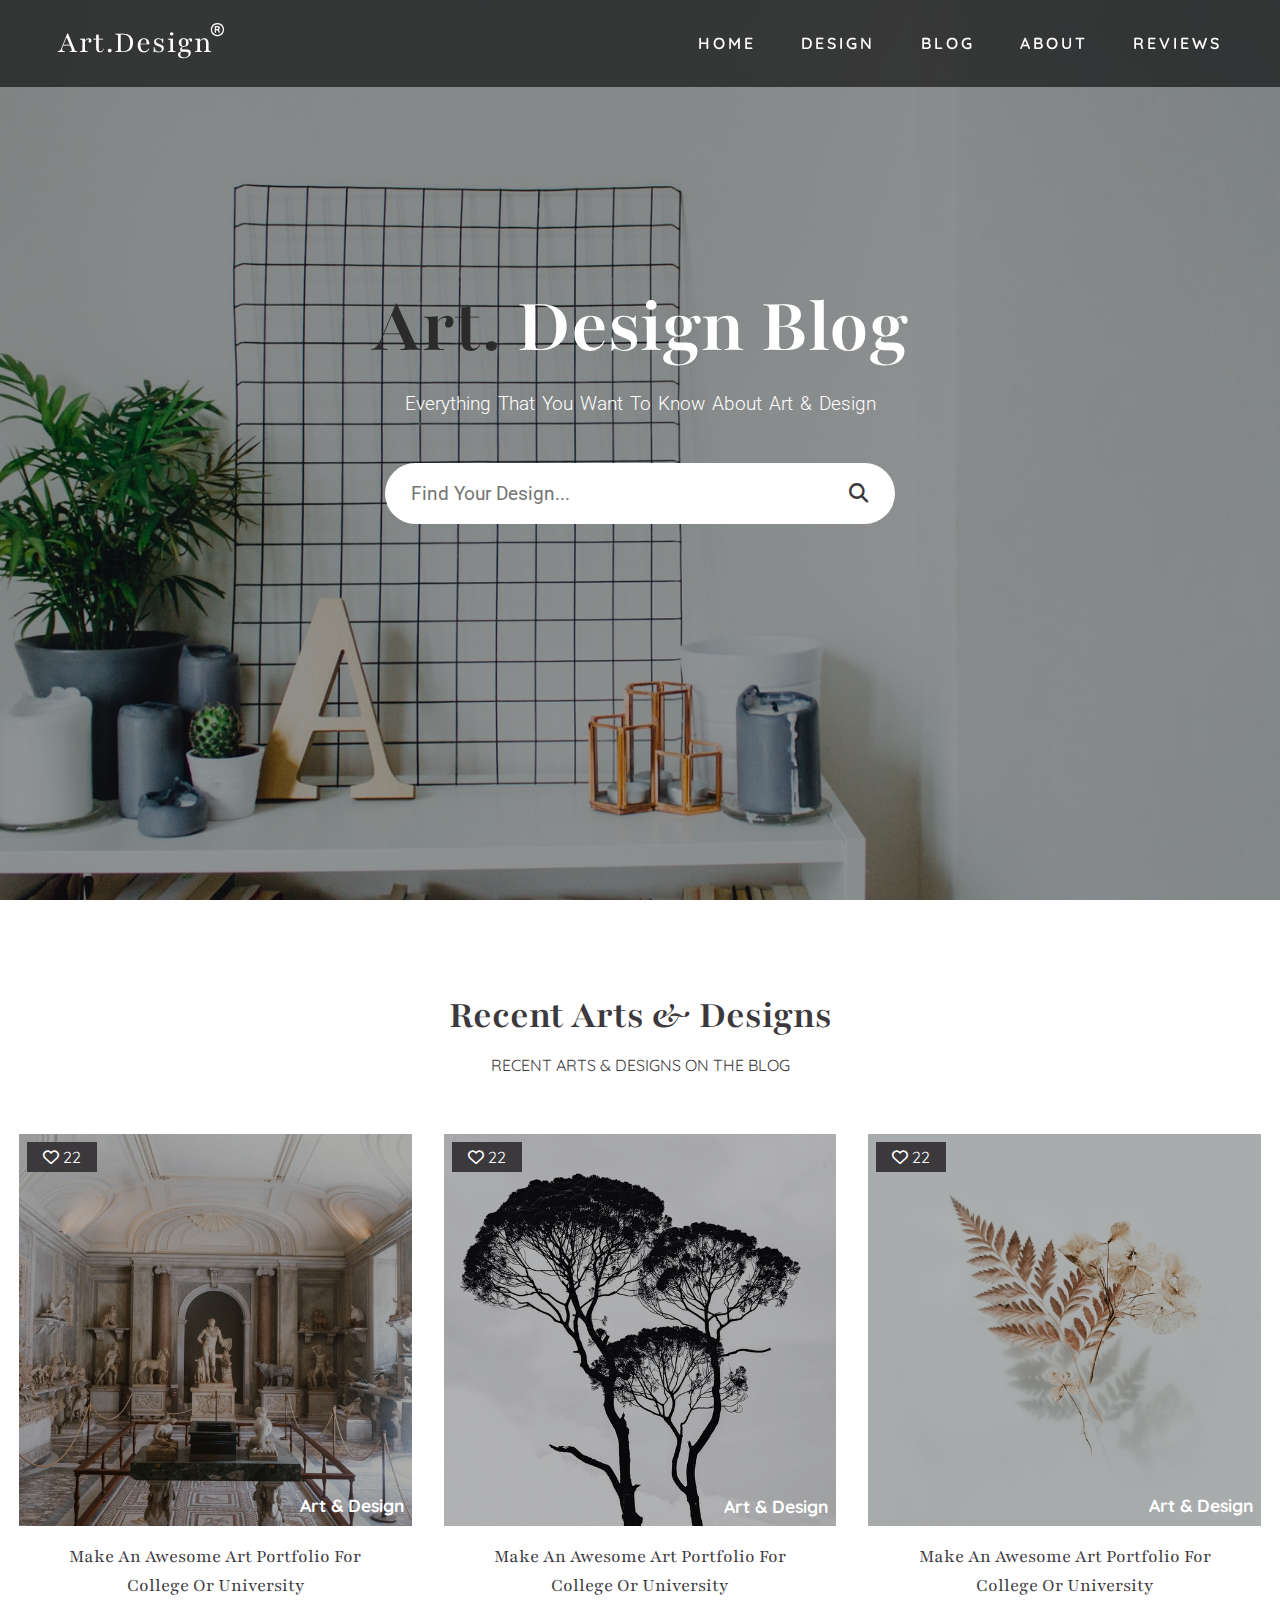
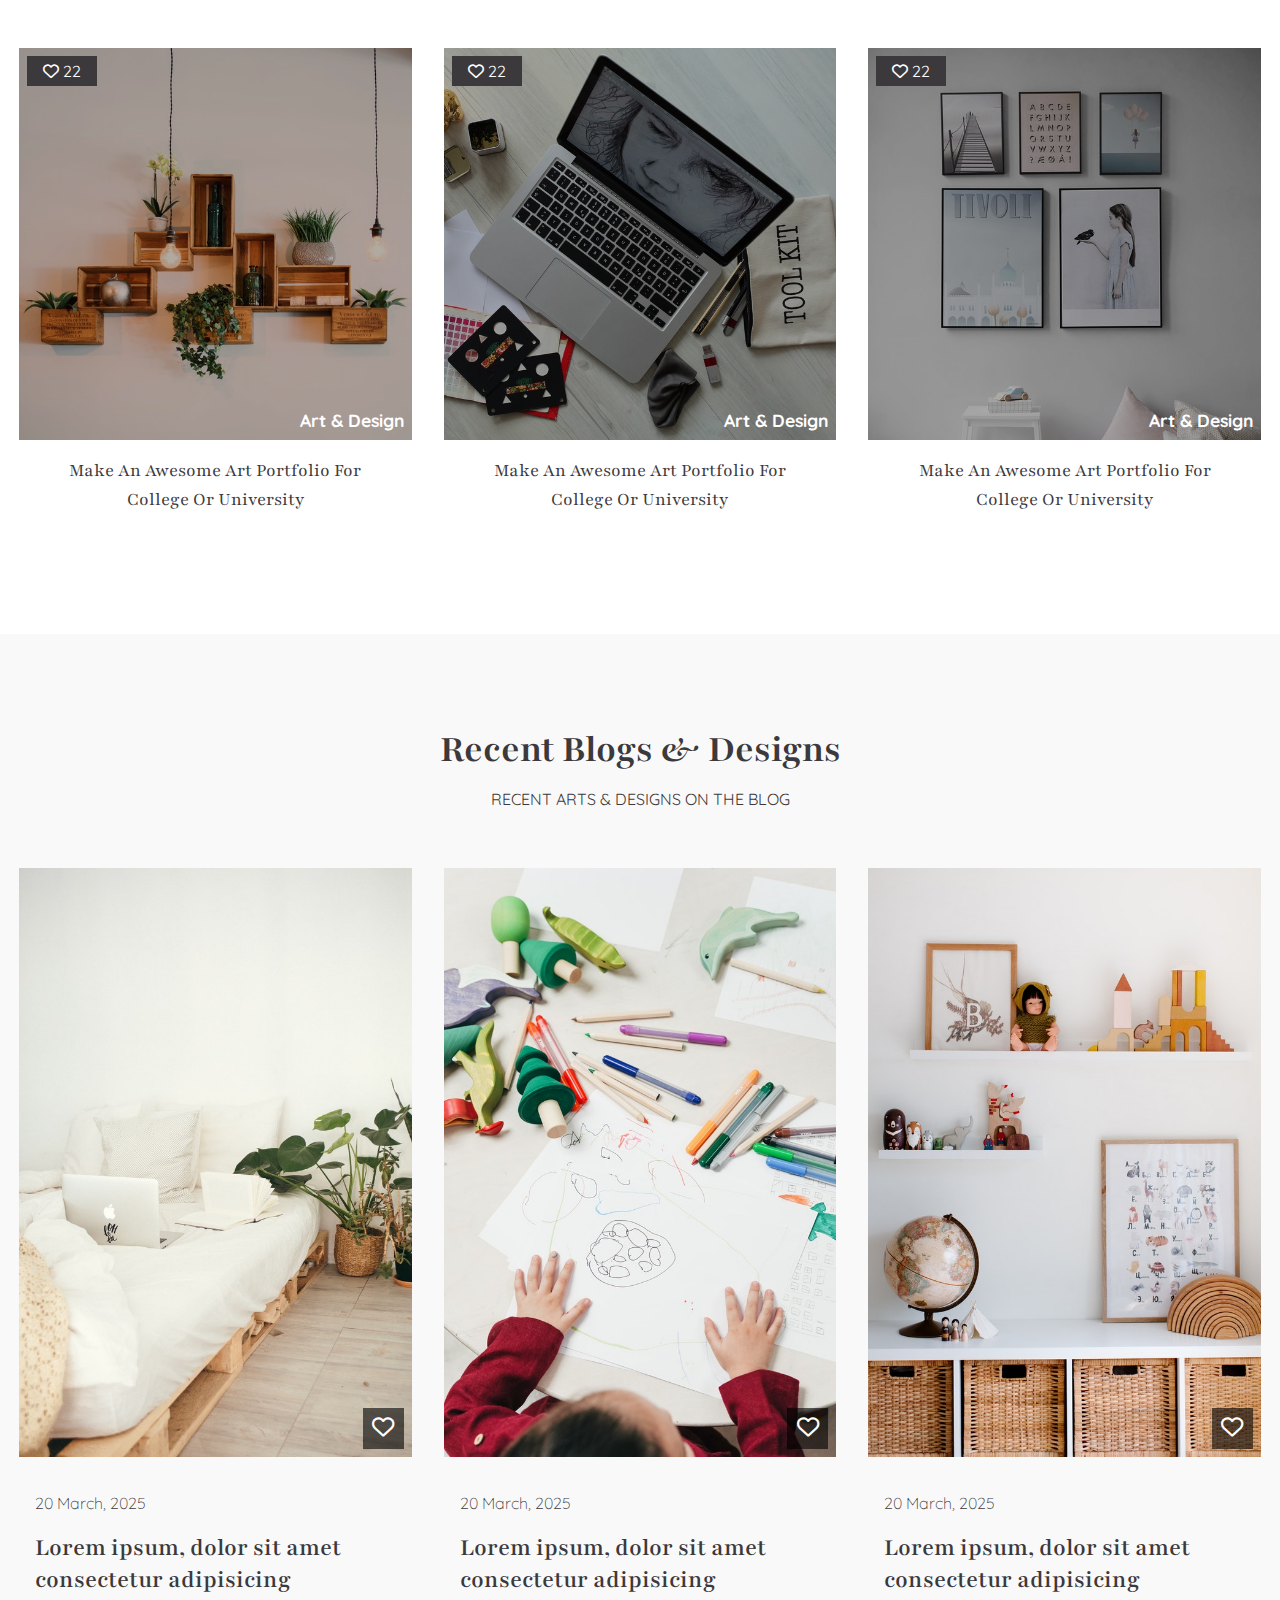
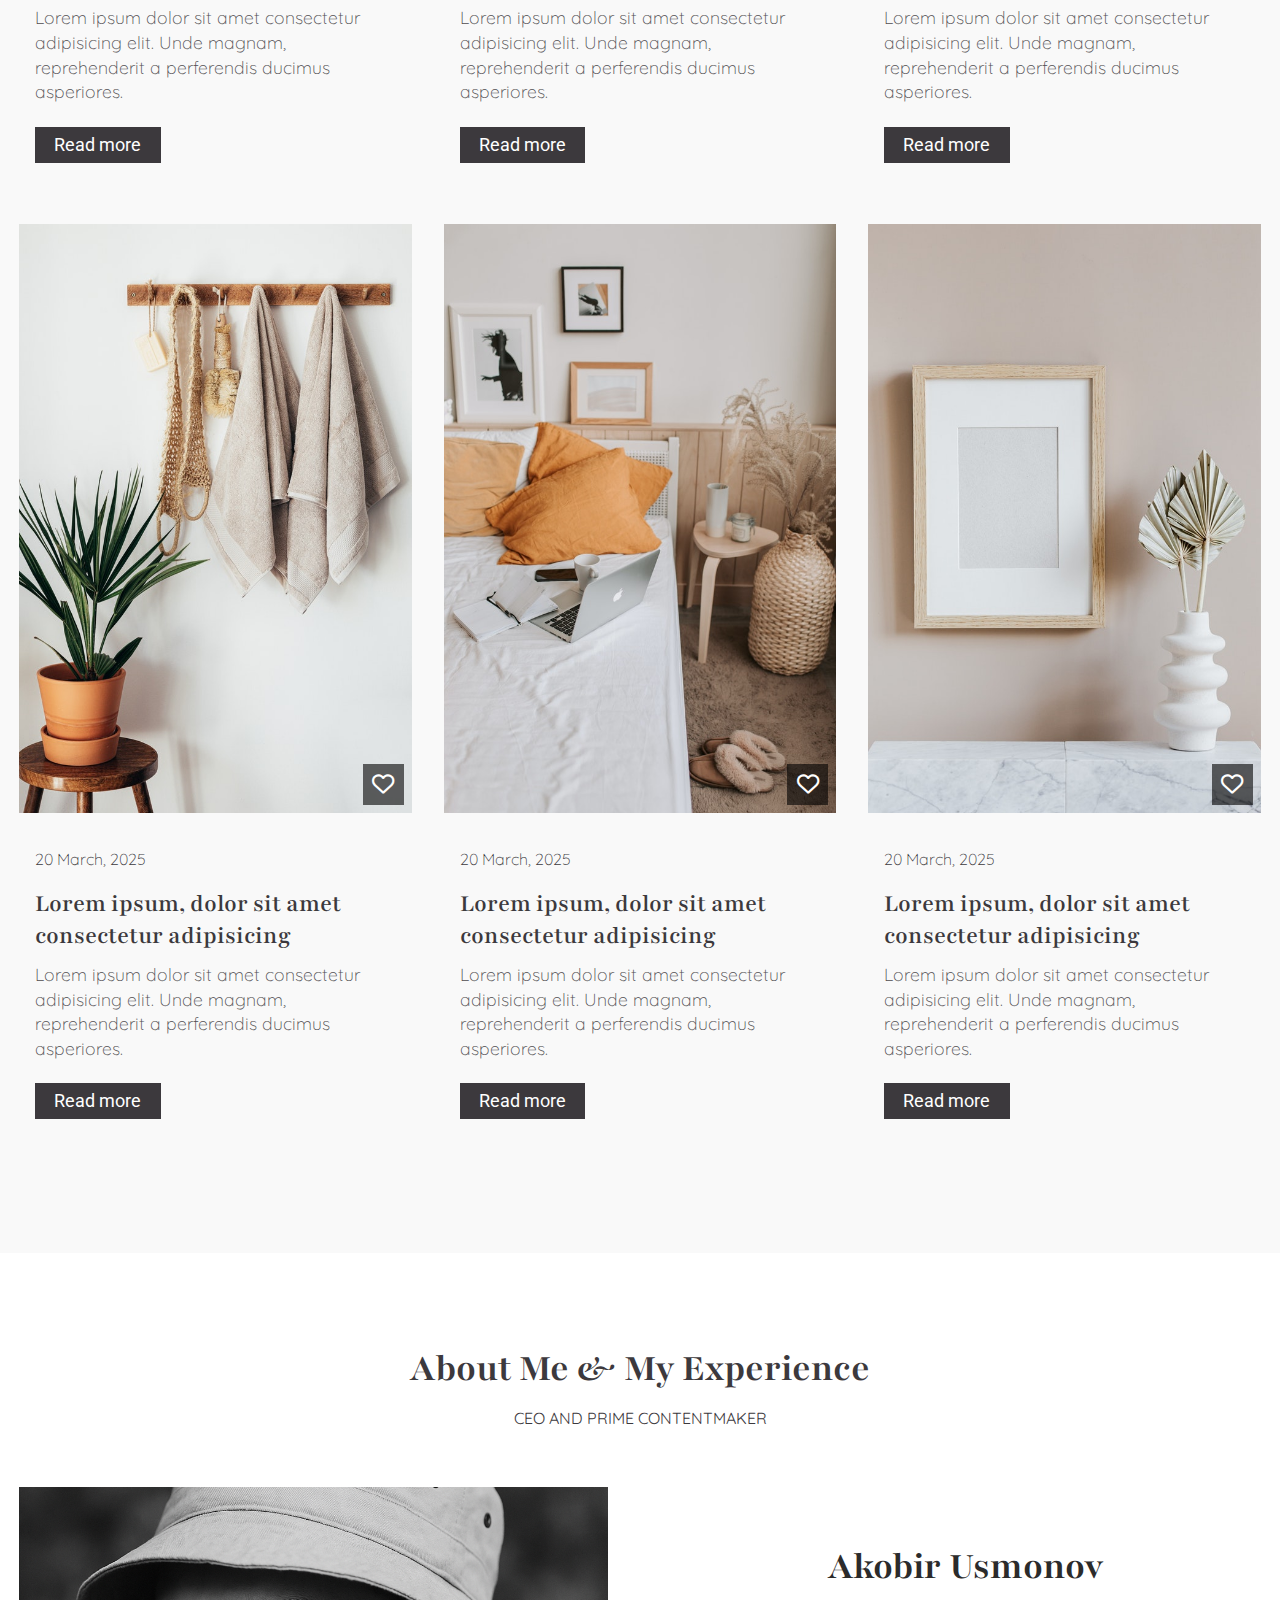
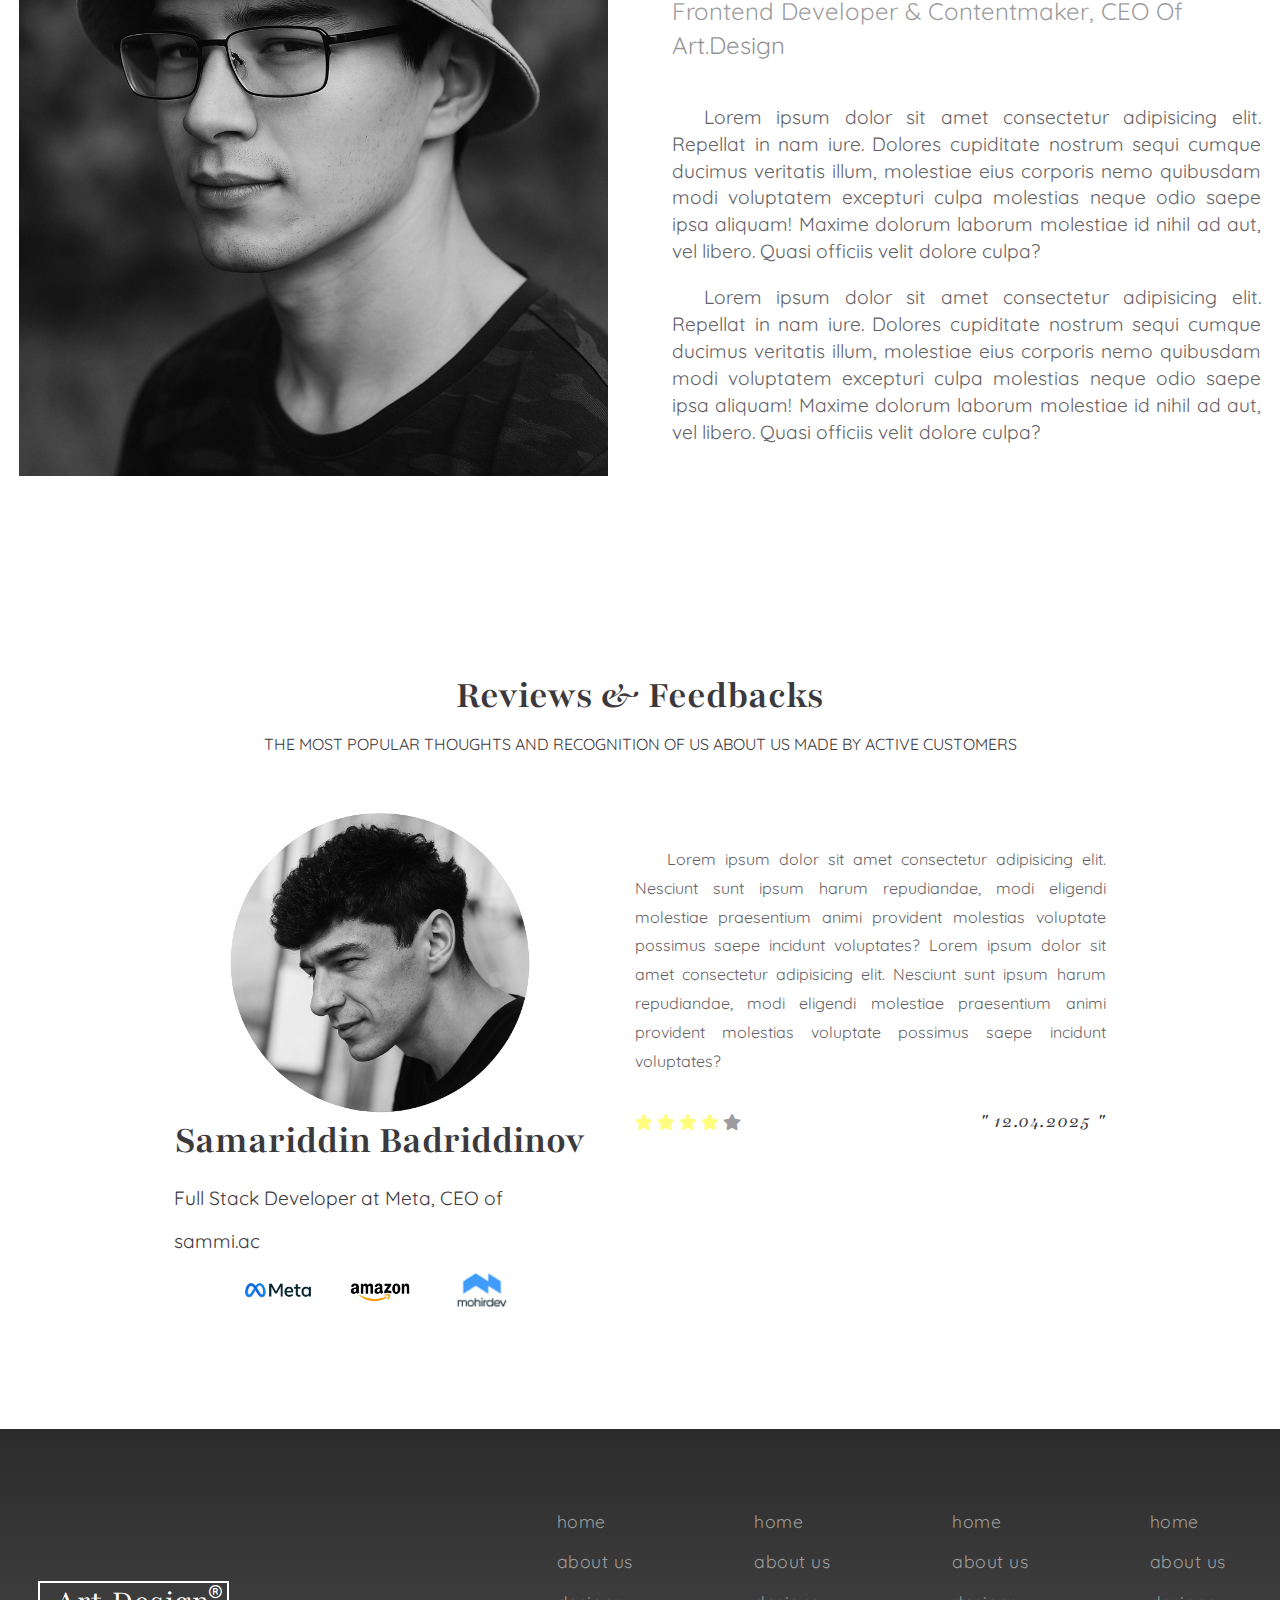
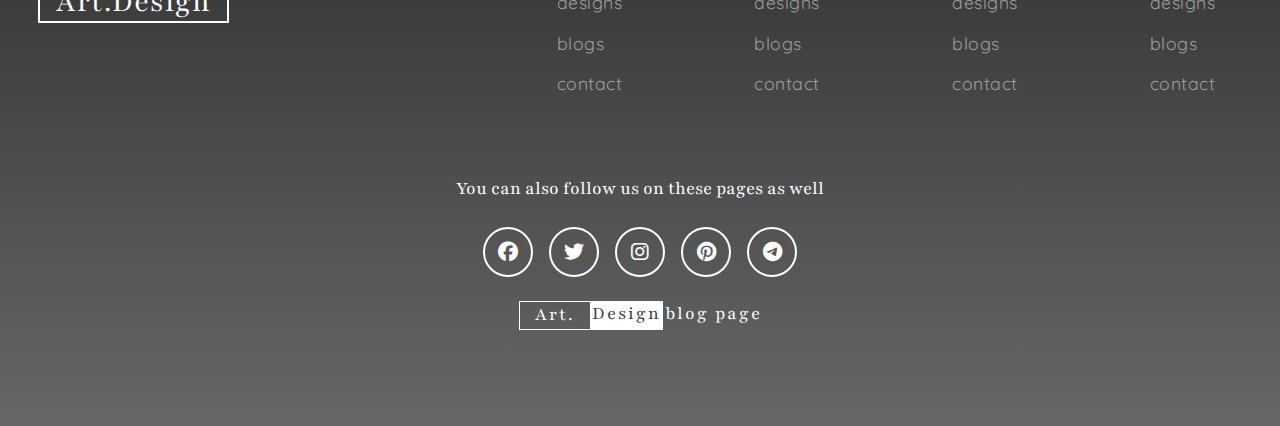
==== project4/index.html @ d0d85c8d "This is Art.Design portfolio template. It has html, cssa and js" ====
<!DOCTYPE html>
<html lang="zxx">
    <head>
        <meta charset="UTF-8">
        <meta name="viewport" content="width=device-width, initial-scale=1.0">
        <title>Art.Design</title>
        <link rel="icon" type="images/png" href="./images/favicon.png">

        <!-- Fonts links -->
        <link rel="preconnect" href="https://fonts.googleapis.com">
        <link rel="preconnect" href="https://fonts.gstatic.com" crossorigin>
        <link href="https://fonts.googleapis.com/css2?family=Playfair:ital,opsz,wght@0,5..1200,300..900;1,5..1200,300..900&family=Quicksand:wght@300..700&family=Roboto:ital,wght@0,100..900;1,100..900&display=swap" rel="stylesheet">

        <!-- Fontawesome icon link -->
        <link rel="stylesheet" href="https://cdnjs.cloudflare.com/ajax/libs/font-awesome/6.7.2/css/all.min.css" integrity="sha512-Evv84Mr4kqVGRNSgIGL/F/aIDqQb7xQ2vcrdIwxfjThSH8CSR7PBEakCr51Ck+w+/U6swU2Im1vVX0SVk9ABhg==" crossorigin="anonymous" referrerpolicy="no-referrer">
        <!-- CSS links -->
        <link rel="stylesheet" href="./css/main.css">
        <link rel="stylesheet" href="./css/global.css">
    </head>
    <body>
        
        <!-- Header section -->
            <header id="header" class="headerSection">
                <!-- Navigation menu -->
                    <nav id="navbar" class="navbar">
                        <div class="container">
                            <div class="navigationMenu">
                                <div class="navigationMenuLogo">
                                    <a href="#">Art.Design
                                        <i class="fa-regular fa-registered"></i>
                                    </a>
                                </div>
                                <div class="navigationMenuNavbar">
                                    <ul class="navbarItems">
                                        <li class="navbarItem">
                                            <a href="#header">home</a>
                                        </li>
                                        <li class="navbarItem">
                                            <a href="#design">design</a>
                                        </li>
                                        <li class="navbarItem">
                                            <a href="#blog">blog</a>
                                        </li>
                                        <li class="navbarItem">
                                            <a href="#about">about</a>
                                        </li>
                                        <li class="navbarItem">
                                            <a href="#reviews">reviews</a>
                                        </li>
                                    </ul>
                                </div>
                            </div>
                        </div>
                    </nav>
                <!-- /Navigation menu -->

                <!-- Banner -->
                    <div id="banner" class="banner">
                        <div class="container">
                            <div class="bannerInfo">
                                <h1 class="bannerTitle">
                                    <span>Art.</span> Design Blog
                                </h1>
                                <p class="bannerText">
                                    Everything that you want to know about art & design
                                </p>
                            </div>
                            <div class="bannerForm">
                                <form action="https://echo.htmlacademy.ru" method="GET">
                                    <input class="formInputSearch" type="search" id="formInput" name="Food" placeholder="find your design..." required>
                                    <button class="formBtnSearch">
                                        <i class="fas fa-search"></i>
                                    </button>
                                </form>
                            </div>
                            <button id="scrollToTopBtn" title="Go to top">
                                <i class="fa-solid fa-up-long"></i>
                            </button>
                        </div>
                    </div>
                <!-- /Banner -->

            </header>
        <!-- /Header section -->
        
        <!-- Design section -->
            <section id="design" class="designSection">
                <div class="container">
                    <div class="sectionInfo">
                        <h2 class="sectionTitle">
                            Recent arts & designs
                        </h2>
                        <p class="sectionSubtitle">
                            Recent arts & designs on the blog
                        </p>
                    </div>
                    <div class="designSectionContent">
                        <div class="designSectionCards">
                            <div class="designSectionCard">
                                <div class="designSectionCardImage">
                                    <img src="./images/art-design-1.jpg" alt="Design section card image">
                                    <span class="cardLikes">
                                        <i class="far fa-heart"></i>
                                        22
                                    </span>
                                    <span class="cardSubtitle"> 
                                        Art & design
                                    </span>
                                </div>
                                <div class="designSectionCardInfo">
                                    <a href="#">
                                        Make an awesome art portfolio for college or university
                                    </a>
                                </div>
                            </div>
                            <div class="designSectionCard">
                                <div class="designSectionCardImage">
                                    <img src="./images/art-design-2.jpg" alt="Design section card image">
                                    <span class="cardLikes">
                                        <i class="far fa-heart"></i>
                                        22
                                    </span>
                                    <span class="cardSubtitle"> 
                                        Art & design
                                    </span>
                                </div>
                                <div class="designSectionCardInfo">
                                    <a href="#">
                                        Make an awesome art portfolio for college or university
                                    </a>
                                </div>
                            </div>
                            <div class="designSectionCard">
                                <div class="designSectionCardImage">
                                    <img src="./images/art-design-3.jpg" alt="Design section card image">
                                    <span class="cardLikes">
                                        <i class="far fa-heart"></i>
                                        22
                                    </span>
                                    <span class="cardSubtitle"> 
                                        Art & design
                                    </span>
                                </div>
                                <div class="designSectionCardInfo">
                                    <a href="#">
                                        Make an awesome art portfolio for college or university
                                    </a>
                                </div>
                            </div>
                            <div class="designSectionCard">
                                <div class="designSectionCardImage">
                                    <img src="./images/art-design-4.jpg" alt="Design section card image">
                                    <span class="cardLikes">
                                        <i class="far fa-heart"></i>
                                        22
                                    </span>
                                    <span class="cardSubtitle"> 
                                        Art & design
                                    </span>
                                </div>
                                <div class="designSectionCardInfo">
                                    <a href="#">
                                        Make an awesome art portfolio for college or university
                                    </a>
                                </div>
                            </div>
                            <div class="designSectionCard">
                                <div class="designSectionCardImage">
                                    <img src="./images/art-design-5.jpg" alt="Design section card image">
                                    <span class="cardLikes">
                                        <i class="far fa-heart"></i>
                                        22
                                    </span>
                                    <span class="cardSubtitle"> 
                                        Art & design
                                    </span>
                                </div>
                                <div class="designSectionCardInfo">
                                    <a href="#">
                                        Make an awesome art portfolio for college or university
                                    </a>
                                </div>
                            </div>
                            <div class="designSectionCard">
                                <div class="designSectionCardImage">
                                    <img src="./images/art-design-6.jpg" alt="Design section card image">
                                    <span class="cardLikes">
                                        <i class="far fa-heart"></i>
                                        22
                                    </span>
                                    <span class="cardSubtitle"> 
                                        Art & design
                                    </span>
                                </div>
                                <div class="designSectionCardInfo">
                                    <a href="#">
                                        Make an awesome art portfolio for college or university
                                    </a>
                                </div>
                            </div>
                        </div>
                    </div>
                </div>
            </section>
        <!-- /Design section -->

        <!-- Blog section -->
            <section id="blog" class="blogSection">
                <div class="container">
                    <div class="sectionInfo">
                        <h2 class="sectionTitle">
                            Recent blogs & designs
                        </h2>
                        <p class="sectionSubtitle">
                            Recent arts & designs on the blog
                        </p>
                    </div>
                    <div class="blogSectionContent">
                        <div class="blogSectionCards">
                            <div class="blogSectionCard">
                                <div class="blogSectionCardImage">
                                    <a href="#">
                                        <img src="./images/blog-p-1.jpg" alt="Blog section card image">
                                    </a>
                                    <span class="blogLike">
                                        <i class="far fa-heart"></i>
                                    </span>
                                </div>
                                <div class="blogSectionCardInfo">
                                    <span>20 March, 2025</span>
                                    <h3 class="blogCardTitle">
                                        Lorem ipsum, dolor sit amet consectetur adipisicing
                                    </h3>
                                    <p class="blogCardInfo">
                                        Lorem ipsum dolor sit amet consectetur adipisicing elit. Unde magnam, reprehenderit a perferendis ducimus asperiores.
                                    </p>
                                    <a class="blogCardBtn" href="#">
                                        Read more
                                    </a>
                                </div>
                            </div>
                            <div class="blogSectionCard">
                                <div class="blogSectionCardImage">
                                    <a href="#">
                                        <img src="./images/blog-p-2.jpg" alt="Blog section card image">
                                    </a>
                                    <span class="blogLike">
                                        <i class="far fa-heart"></i>
                                    </span>
                                </div>
                                <div class="blogSectionCardInfo">
                                    <span>20 March, 2025</span>
                                    <h3 class="blogCardTitle">
                                        Lorem ipsum, dolor sit amet consectetur adipisicing
                                    </h3>
                                    <p class="blogCardInfo">
                                        Lorem ipsum dolor sit amet consectetur adipisicing elit. Unde magnam, reprehenderit a perferendis ducimus asperiores.
                                    </p>
                                    <a class="blogCardBtn" href="#">
                                        Read more
                                    </a>
                                </div>
                            </div>
                            <div class="blogSectionCard">
                                <div class="blogSectionCardImage">
                                    <a href="#">
                                        <img src="./images/blog-p-3.jpg" alt="Blog section card image">
                                    </a>
                                    <span class="blogLike">
                                        <i class="far fa-heart"></i>
                                    </span>
                                </div>
                                <div class="blogSectionCardInfo">
                                    <span>20 March, 2025</span>
                                    <h3 class="blogCardTitle">
                                        Lorem ipsum, dolor sit amet consectetur adipisicing
                                    </h3>
                                    <p class="blogCardInfo">
                                        Lorem ipsum dolor sit amet consectetur adipisicing elit. Unde magnam, reprehenderit a perferendis ducimus asperiores.
                                    </p>
                                    <a class="blogCardBtn" href="#">
                                        Read more
                                    </a>
                                </div>
                            </div>
                            <div class="blogSectionCard">
                                <div class="blogSectionCardImage">
                                    <a href="#">
                                        <img src="./images/blog-p-4.jpg" alt="Blog section card image">
                                    </a>
                                    <span class="blogLike">
                                        <i class="far fa-heart"></i>
                                    </span>
                                </div>
                                <div class="blogSectionCardInfo">
                                    <span>20 March, 2025</span>
                                    <h3 class="blogCardTitle">
                                        Lorem ipsum, dolor sit amet consectetur adipisicing
                                    </h3>
                                    <p class="blogCardInfo">
                                        Lorem ipsum dolor sit amet consectetur adipisicing elit. Unde magnam, reprehenderit a perferendis ducimus asperiores.
                                    </p>
                                    <a class="blogCardBtn" href="#">
                                        Read more
                                    </a>
                                </div>
                            </div>
                            <div class="blogSectionCard">
                                <div class="blogSectionCardImage">
                                    <a href="#">
                                        <img src="./images/blog-p-5.jpg" alt="Blog section card image">
                                    </a>
                                    <span class="blogLike">
                                        <i class="far fa-heart"></i>
                                    </span>
                                </div>
                                <div class="blogSectionCardInfo">
                                    <span>20 March, 2025</span>
                                    <h3 class="blogCardTitle">
                                        Lorem ipsum, dolor sit amet consectetur adipisicing
                                    </h3>
                                    <p class="blogCardInfo">
                                        Lorem ipsum dolor sit amet consectetur adipisicing elit. Unde magnam, reprehenderit a perferendis ducimus asperiores.
                                    </p>
                                    <a class="blogCardBtn" href="#">
                                        Read more
                                    </a>
                                </div>
                            </div>
                            <div class="blogSectionCard">
                                <div class="blogSectionCardImage">
                                    <a href="#">
                                        <img src="./images/blog-p-6.jpg" alt="Blog section card image">
                                    </a>
                                    <span class="blogLike">
                                        <i class="far fa-heart"></i>
                                    </span>
                                </div>
                                <div class="blogSectionCardInfo">
                                    <span>20 March, 2025</span>
                                    <h3 class="blogCardTitle">
                                        Lorem ipsum, dolor sit amet consectetur adipisicing
                                    </h3>
                                    <p class="blogCardInfo">
                                        Lorem ipsum dolor sit amet consectetur adipisicing elit. Unde magnam, reprehenderit a perferendis ducimus asperiores.
                                    </p>
                                    <a class="blogCardBtn" href="#">
                                        Read more
                                    </a>
                                </div>
                            </div>
                        </div>
                    </div>
                </div>
            </section>
        <!-- /Blog section -->

        <!-- About section -->
            <section id="about" class="aboutSection">
                <div class="container">
                    <div class="sectionInfo">
                        <h2 class="sectionTitle">
                            About me & my experience
                        </h2>
                        <p class="sectionSubtitle">
                            CEO and prime contentmaker
                        </p>
                    </div>
                    <div class="aboutSectionContent">
                        <div class="aboutSectionContentItems">
                            <div class="aboutSectionImage">
                                <img src="./images/about-img.png" alt="About section image">
                            </div>
                            <div class="aboutSectionInfo">
                                <div class="aboutTitle">
                                    <h3 class="authorName">
                                        Akobir Usmonov
                                    </h3>
                                    <p class="authorProf">
                                        Frontend developer & contentmaker, CEO of <a href="#header">Art.Design</a>
                                    </p>
                                </div>
                                <p class="aboutAuthor">
                                    Lorem ipsum dolor sit amet consectetur adipisicing elit. Repellat in nam iure. 
                                    Dolores cupiditate nostrum sequi cumque ducimus veritatis illum, molestiae eius
                                    corporis nemo quibusdam modi voluptatem excepturi culpa molestias neque odio
                                    saepe ipsa aliquam! Maxime dolorum laborum molestiae id nihil ad aut, 
                                    vel libero. Quasi officiis velit dolore culpa?
                                </p>
                                <p class="aboutAuthor">
                                    Lorem ipsum dolor sit amet consectetur adipisicing elit. Repellat in nam iure. 
                                    Dolores cupiditate nostrum sequi cumque ducimus veritatis illum, molestiae eius
                                    corporis nemo quibusdam modi voluptatem excepturi culpa molestias neque odio
                                    saepe ipsa aliquam! Maxime dolorum laborum molestiae id nihil ad aut, 
                                    vel libero. Quasi officiis velit dolore culpa?
                                </p>
                            </div>
                        </div>
                    </div>
                </div>
            </section>
        <!-- /About section -->

        <!-- Reviews section -->
            <section id="reviews" class="reviewsSection">
                <div class="container">
                    <div class="sectionInfo">
                        <h2 class="sectionTitle">
                            Reviews & feedbacks
                        </h2>
                        <p class="sectionSubtitle">
                            The most popular thoughts and recognition of us about us made by Active customers
                        </p>
                    </div>
                    <div class="reviewsSectionContent">
                        <div class="reviewsTrack">
                            <div class="reviewsSectionContentItems">
                                <div class="reviewContentImage">
                                    <img src="./images/review1.png" alt="Reviews content image">
                                    <h4 class="reviewImageTitle">
                                        Samariddin Badriddinov
                                    </h4>
                                    <div class="reviewImageProf">
                                        <div class="reviewProfInfo">
                                            <p>Full Stack Developer at Meta, CEO of </p>
                                            <a href="https://www.sammi.ac/" target="_blank">sammi.ac</a>
                                        </div>
                                        <div class="reviewProfLogo">
                                            <a href="https://www.meta.com/" target="_blank">
                                                <img src="./images/review-logo1.png" alt="Review prof logo">
                                            </a>
                                            <a href="https://www.amazon.com/" target="_blank">
                                                <img src="./images/review-logo2.png" alt="Review prof logo">
                                            </a>
                                            <a href="https://mohirdev.uz/" target="_blank">
                                                <img src="./images/review-logo3.png" alt="Review prof logo">
                                            </a>
                                        </div>
                                    </div>
                                </div>
                                <div class="reviewContentInfo">
                                    <p class="reviewText">
                                        Lorem ipsum dolor sit amet consectetur adipisicing elit.
                                        Nesciunt sunt ipsum harum repudiandae, modi eligendi
                                        molestiae praesentium animi provident molestias voluptate
                                        possimus saepe incidunt voluptates?
                                        Lorem ipsum dolor sit amet consectetur adipisicing elit.
                                        Nesciunt sunt ipsum harum repudiandae, modi eligendi
                                        molestiae praesentium animi provident molestias voluptate
                                        possimus saepe incidunt voluptates?
                                    </p>
                                    <div class="reviewValuation">
                                        <div class="valuation">
                                            <i class="fa-solid fa-star active"></i>
                                            <i class="fa-solid fa-star active"></i>
                                            <i class="fa-solid fa-star active"></i>
                                            <i class="fa-solid fa-star active"></i>
                                            <i class="fa-solid fa-star "></i>
                                        </div>
                                        <span>" 12.04.2025 "</span>
                                    </div>
                                </div>
                            </div>
                            <div class="reviewsSectionContentItems">
                                <div class="reviewContentImage">
                                    <img src="./images/review2.png" alt="Reviews content image">
                                    <h4 class="reviewImageTitle">
                                        Irina Belova
                                    </h4>
                                    <div class="reviewImageProf">
                                        <div class="reviewProfInfo">
                                            <p>QA Engineer at PDP Academy</p>
                                        </div>
                                        <div class="reviewProfLogo">
                                            <a href="https://pdpa.uz/" target="_blank">
                                                <img src="./images/review-logo4.png" alt="Review prof logo">
                                            </a>
                                            <a href="https://najottalim.uz/" target="_blank">
                                                <img src="./images/review-logo5.png" alt="Review prof logo">
                                            </a>
                                            <a href="https://uic.group/" target="_blank">
                                                <img src="./images/review-logo6.png" alt="Review prof logo">
                                            </a>
                                        </div>
                                    </div>
                                </div>
                                <div class="reviewContentInfo">
                                    <p class="reviewText">
                                        Lorem ipsum dolor sit amet consectetur adipisicing elit.
                                        Nesciunt sunt ipsum harum repudiandae, modi eligendi
                                        molestiae praesentium animi provident molestias voluptate
                                        possimus saepe incidunt voluptates?
                                        Lorem ipsum dolor sit amet consectetur adipisicing elit.
                                        Nesciunt sunt ipsum harum repudiandae, modi eligendi
                                        molestiae praesentium animi provident molestias voluptate
                                        possimus saepe incidunt voluptates?
                                    </p>
                                    <div class="reviewValuation">
                                        <div class="valuation">
                                            <i class="fa-solid fa-star active"></i>
                                            <i class="fa-solid fa-star active"></i>
                                            <i class="fa-solid fa-star active"></i>
                                            <i class="fa-solid fa-star active"></i>
                                            <i class="fa-solid fa-star active"></i>
                                        </div>
                                        <span>" 13.04.2025 "</span>
                                    </div>
                                </div>
                            </div>
                            <div class="reviewsSectionContentItems">
                                <div class="reviewContentImage">
                                    <img src="./images/review3.png" alt="Reviews content image">
                                    <h4 class="reviewImageTitle">
                                        Javokhir Kudratov
                                    </h4>
                                    <div class="reviewImageProf">
                                        <div class="reviewProfInfo">
                                            <p>Backend Developer at Yandex, CEO of </p>
                                            <a href="#" target="_blank">javokhir.java</a>
                                        </div>
                                        <div class="reviewProfLogo">
                                            <a href="https://yandex.com/" target="_blank">
                                                <img src="./images/review-logo7.png" alt="Review prof logo">
                                            </a>
                                            <a href="https://it-park.uz/" target="_blank">
                                                <img src="./images/review-logo8.png" alt="Review prof logo">
                                            </a>
                                            <a href="https://trustbank.uz/uz/" target="_blank">
                                                <img src="./images/review-logo9.png" alt="Review prof logo">
                                            </a>
                                        </div>
                                    </div>
                                </div>
                                <div class="reviewContentInfo">
                                    <p class="reviewText">
                                        Lorem ipsum dolor sit amet consectetur adipisicing elit.
                                        Nesciunt sunt ipsum harum repudiandae, modi eligendi
                                        molestiae praesentium animi provident molestias voluptate
                                        possimus saepe incidunt voluptates?
                                        Lorem ipsum dolor sit amet consectetur adipisicing elit.
                                        Nesciunt sunt ipsum harum repudiandae, modi eligendi
                                        molestiae praesentium animi provident molestias voluptate
                                        possimus saepe incidunt voluptates?
                                    </p>
                                    <div class="reviewValuation">
                                        <div class="valuation">
                                            <i class="fa-solid fa-star active"></i>
                                            <i class="fa-solid fa-star active"></i>
                                            <i class="fa-solid fa-star active"></i>
                                            <i class="fa-solid fa-star"></i>
                                            <i class="fa-solid fa-star"></i>
                                        </div>
                                        <span>" 14.04.2025 "</span>
                                    </div>
                                </div>
                            </div>
                        </div>
                    </div>
                </div>
            </section>
        <!-- /Reviews section -->

        <!-- Footer section -->
            <footer class="footerSection footerSectionGradient">
                <div class="container">
                    <div class="footerSectionNavigationMenu">
                        <div class="footerSectionLogo">
                            <a href="#header">Art.Design
                                <i class="fa-regular fa-registered"></i>
                            </a>
                        </div>
                        <div class="footerSectionNavbar">
                            <ul class="footerSectionNavbarItems">
                                <li class="footerSectionNavbarItem">
                                    <a href="#header">home</a>
                                </li>
                                <li class="footerSectionNavbarItem">
                                    <a href="#">about us</a>
                                </li>
                                <li class="footerSectionNavbarItem">
                                    <a href="#">designs</a>
                                </li>
                                <li class="footerSectionNavbarItem">
                                    <a href="#">blogs</a>
                                </li>
                                <li class="footerSectionNavbarItem">
                                    <a href="./contact.html">contact</a>
                                </li>
                            </ul>
                            <ul class="footerSectionNavbarItems">
                                <li class="footerSectionNavbarItem">
                                    <a href="#header">home</a>
                                </li>
                                <li class="footerSectionNavbarItem">
                                    <a href="#">about us</a>
                                </li>
                                <li class="footerSectionNavbarItem">
                                    <a href="#">designs</a>
                                </li>
                                <li class="footerSectionNavbarItem">
                                    <a href="#">blogs</a>
                                </li>
                                <li class="footerSectionNavbarItem">
                                    <a href="./contact.html">contact</a>
                                </li>
                            </ul>
                            <ul class="footerSectionNavbarItems">
                                <li class="footerSectionNavbarItem">
                                    <a href="#header">home</a>
                                </li>
                                <li class="footerSectionNavbarItem">
                                    <a href="#">about us</a>
                                </li>
                                <li class="footerSectionNavbarItem">
                                    <a href="#">designs</a>
                                </li>
                                <li class="footerSectionNavbarItem">
                                    <a href="#">blogs</a>
                                </li>
                                <li class="footerSectionNavbarItem">
                                    <a href="./contact.html">contact</a>
                                </li>
                            </ul>
                            <ul class="footerSectionNavbarItems">
                                <li class="footerSectionNavbarItem">
                                    <a href="#header">home</a>
                                </li>
                                <li class="footerSectionNavbarItem">
                                    <a href="#">about us</a>
                                </li>
                                <li class="footerSectionNavbarItem">
                                    <a href="#">designs</a>
                                </li>
                                <li class="footerSectionNavbarItem">
                                    <a href="#">blogs</a>
                                </li>
                                <li class="footerSectionNavbarItem">
                                    <a href="./contact.html">contact</a>
                                </li>
                            </ul>
                        </div>
                    </div>
                    <p class="">
                        You can also follow us on these pages as well
                    </p>
                    <div class="socialNetworks">
                        <a class="socialNetwork" href="#">
                            <i class="fab fa-facebook"></i>
                        </a>
                        <a class="socialNetwork" href="#">
                            <i class="fab fa-twitter"></i>
                        </a>
                        <a class="socialNetwork" href="#">
                            <i class="fab fa-instagram"></i>
                        </a>
                        <a class="socialNetwork" href="#">
                            <i class="fab fa-pinterest"></i>
                        </a>
                        <a class="socialNetwork" href="#">
                            <i class="fab fa-telegram"></i>
                        </a>
                    </div>
                    <div class="footerText">
                        <p>
                            <span class="art">Art.</span>
                            <span class="design">Design</span>
                             blog page
                        </p>
                    </div>
                </div>
            </footer>
        <!-- /Footer section -->
        
        <!-- JS links -->
        <script src="./js/reviews-carousel.js"></script>
        <script src="./js/scroll-to-top-btn.js"></script>
    </body>
</html>
---- project4/css/main.css ----
/* Root styles */
@import url('https://fonts.googleapis.com/css2?family=Playfair:ital,opsz,wght@0,5..1200,300..900;1,5..1200,300..900&family=Quicksand:wght@300..700&family=Roboto:ital,wght@0,100..900;1,100..900&display=swap');

:root {
    --Playfair: "Playfair", serif;
    --Quicksand: "Quicksand", sans-serif;
    --Roboto: "Roboto", sans-serif;
    --dark: #3c393d;
    --shadow: #6f6f6f;
    --extraDark: #2b2b2b;
}

.footerSectionGradient {
    background: linear-gradient(to bottom, var(--extraDark), #979797);
    background-size: 180% 180%;
    animation: customHome-gradient 5s ease infinite;
}

@keyframes customHome-gradient {
    0% {
      background-position: 0% 100%;
    }
    50% {
      background-position: 50% 50%;
    }
    100% {
      background-position: 0% 100%;
    }
}

/* Header section styles */
.headerSection {
    height: 100vh;
    background: linear-gradient(rgba(0, 0, 0, 0.4), rgba(0, 0, 0, 0.4)),
                url("../images/banner-bg.jpg")
                center/cover
                no-repeat
                fixed;
}

.navbar {
    top: 0;
    left: 0;
    right: 0;
    z-index: 10;
    position: sticky;
    padding: 1.2rem;
    backdrop-filter: blur(8px);
    background-color: rgba(0, 0, 0, 0.6);
}

.navigationMenu {
    display: flex;
    align-items: center;
    justify-content: space-between;
}

.navigationMenu .navigationMenuLogo a {
    color: #fff;
    display: block;
    font-size: 2rem;
    position: relative;
    padding: 0rem 1rem;
    margin: 0rem 0.2rem;
    letter-spacing: 1px;
    text-decoration: none;
    font-family: var(--Playfair);
}

.navigationMenu .navigationMenuLogo a i {
    top: 4px;
    right: 4px;
    font-size: 0.8rem;
    position: absolute;
} 

.navigationMenu .navigationMenuNavbar {
    padding: 0.8rem 0rem;
}

.navigationMenu .navigationMenuNavbar .navbarItems {
    list-style: none;
    font-weight: 600;
    letter-spacing: 3px;
    text-transform: uppercase;
    font-family: var(--Roboto);
}

.navigationMenuNavbar .navbarItems .navbarItem {
    display: inline-block;
}

.navigationMenuNavbar .navbarItems .navbarItem a {
    color: #fff;
    padding-left: 1rem;
    padding-right: 1rem;
    margin-left: 0.2rem;
    margin-right: 0.2rem;
    display: inline-block;
    text-decoration: none;
    transition: opacity 0.5s ease;
}

.navbarItems .navbarItem a:hover {
    opacity: 0.7;
}

.headerSection .banner {
    color: #fff;
    display: flex;
    padding-top: 15%;
    text-align: center;
    align-items: center;
    justify-content: center;
}

.banner .bannerInfo .bannerTitle {
    font-size: 5rem;
    line-height: 1.2;
    font-family: var(--Playfair);
}

.bannerInfo .bannerTitle span {
    color: var(--extraDark);
    font-family: var(--Playfair);
}

.bannerInfo .bannerText {
    font-weight: 300;
    font-size: 1.2rem;
    word-spacing: 2px;
    padding: 1rem 0rem 2rem;
    font-family: var(--Roboto);
    text-transform: capitalize;
}

.banner .bannerForm form {
    width: 95%;
    display: flex;
    margin-left: auto;
    margin-right: auto;
    background: #fff;
    margin-top: 0.8rem;
    border-radius: 2rem;
    padding: 0.6rem 1rem;
    justify-content: space-between;
    transition: 0.5s ease;
}

.banner .bannerForm form:hover {
    box-shadow: 0px 5px 10px 5px var(--shadow);
}

.bannerForm form .formInputSearch {
    border: none;
    outline: none;
    font-size: 1.2rem;
    border-radius: 2rem;
    font-family: var(--Roboto);
    padding: 0.6rem 0rem 0.6rem 0.6rem;
}

.bannerForm form .formInputSearch::placeholder {
    text-transform: capitalize;
}

.bannerForm form .formInputSearch[type="search"]::-webkit-search-cancel-button {
    -webkit-appearance: none;
    appearance: none;
    display: none;
}

.bannerForm form .formBtnSearch {
    width: 40px;
    border: none;
    outline: none;
    cursor: pointer;
    background: transparent;
}

.bannerForm form .formBtnSearch i {
    font-size: 1.2rem;
    color: var(--dark);
}

/* Design section styles */
.designSection {
    padding: 4.5rem 0rem;
}

.designSection .designSectionContent .designSectionCards {
    gap: 2rem;
    display: grid;
    margin: 2rem 0rem;
    grid-template-rows: repeat(2, 1fr);
    grid-template-columns: repeat(3, 1fr);
}

.designSectionContent .designSectionCards .designSectionCard {
    margin: 0rem;
    display: flex;
    cursor: pointer;
    align-items: center;
    flex-direction: column;
}

.designSectionCards .designSectionCard .designSectionCardImage {
    overflow: hidden;
    position: relative;
}

.designSectionCardImage::after {
    top: 0;
    left: 0;
    width: 100%;
    height: 100%;
    content: " ";
    position: absolute;
    background: rgba(0, 0, 0, 0.3);
}

.designSectionCardImage img {
    transition: all 0.5s ease;
}

.designSectionCard:hover .designSectionCardImage img {
    transform: scale(1.2);
}

.designSectionCardImage span:first-of-type {
    z-index: 1;
    top: 0.5rem;
    left: 0.5rem;
    color: #fff;
    content: " ";
    position: absolute;
    padding: 0.25rem 1rem;
    background: var(--dark);
}

.designSectionCardImage span:last-of-type {
    z-index: 1;
    right: 0.5rem;
    bottom: 0.5rem;
    color: #fff;
    font-weight: 700;
    font-size: 1.1rem;
    position: absolute;
    text-transform: capitalize;
}

.designSectionCard .designSectionCardInfo {
    width: 85%;
    padding: 1rem;
    font-size: 1.2rem;
    text-align: center;
}

.designSectionCard .designSectionCardInfo a {
    color: var(--dark);
    text-decoration: none;
    text-transform: capitalize;
    font-family: var(--Playfair);
}

/* Blog section styles */
.blogSection {
    padding: 4.5rem 0rem;
    background: #f9f9f9;
}

.blogSection .blogSectionContent .blogSectionCards {
    gap: 2rem;
    display: grid;
    margin: 2rem 0rem;
    grid-template-columns: repeat(3, 1fr);
}

.blogSectionCards .blogSectionCard {
    display: flex;
    align-items: center;
    flex-direction: column;
    transition: all 0.5s ease;
}

.blogSectionCard:hover {
    box-shadow: 0px 0px 20px 5px #d3d3d3;
}

.blogSectionCards .blogSectionCard .blogSectionCardImage {
    position: relative;
}

.blogSectionCardImage span:first-of-type {
    z-index: 1;
    color: #fff;
    right: 0.5rem;
    bottom: 0.5rem;
    cursor: pointer;
    font-size: 1.4rem;
    position: absolute;
    padding: 0.3rem 0.6rem;
    background: rgba(0, 0, 0, 0.6);
}

.blogSectionCard .blogSectionCardInfo {
    padding: 0rem 1rem;
    margin: 2.2rem 0rem;
}

.blogSectionCard .blogSectionCardInfo span {
    display: block;
    font-weight: lighter;
    padding-bottom: 0.5rem;
}

.blogSectionCardInfo .blogCardTitle {
    font-weight: 600;
    font-size: 1.6rem;
    line-height: 2rem;
    padding: 0.6rem 0rem;
    font-family: var(--Playfair);
}

.blogSectionCardInfo .blogCardInfo {
    opacity: 0.9;
    font-weight: 300;
    font-size: 1.1rem;
    padding-bottom: 1.8rem;
}

.blogSectionCardInfo .blogCardBtn {
    color: #fff;
    font-size: 1.1rem;
    text-decoration: none;
    padding: 0.5rem 1.2rem;
    background: var(--dark);
    transition: all 0.3s ease;
    font-family: var(--Roboto);
}

.blogSectionCardInfo .blogCardBtn:hover {
    background: var(--extraDark);
    box-shadow: 5px 5px 5px #6f6f6f;
}

/* About section styles */
.aboutSection {
    padding: 4.5rem 0rem;
}

.aboutSection .aboutSectionContent {
    margin: 2rem 0rem;
}

.aboutSection .aboutSectionContent .aboutSectionContentItems {
    display: grid;
    column-gap: 4rem;
    align-items: center;
    grid-template-columns: repeat(2, 1fr);
}

.aboutSectionContentItems .aboutSectionInfo .aboutTitle {
    margin: 2rem 0rem;
}

.aboutSectionInfo .aboutTitle {
    display: flex;
    align-items: center;
    flex-direction: column;
}

.aboutSectionInfo .aboutTitle .authorName {
    font-size: 2.5rem;
    color: var(--extraDark);
    font-family: var(--Playfair);
}

.aboutSectionInfo .aboutTitle .authorProf {
    opacity: 0.5;
    font-size: 1.5rem;
    color: var(--dark);
    text-transform: capitalize;
}

.aboutSectionInfo .aboutTitle .authorProf a {
    text-decoration: none;
    color: var(--extraDark);
}

.aboutTitle .authorProf a:hover {
    text-decoration: underline;
}

.aboutSectionInfo .aboutAuthor {
    opacity: 0.8;
    font-size: 1.2rem;
    text-indent: 2rem;
    text-align: justify;
    padding: 0.6rem 0rem;
}

/* Reviews section styles */
.reviewsSection {
    overflow-x: hidden;
    padding: 4.5rem 0rem;
}

.reviewsSection .reviewsTrack {
    display: flex;
    transition: transform 0.5s ease;
} 

.reviewsSection .reviewsTrack .reviewsSectionContent {
    overflow: hidden;
    margin: 2rem 0rem;
    position: relative;
}

.reviewsSectionContent .reviewsSectionContentItems {
    display: flex;
    padding: 2rem;
    flex: 0 0 100%;
    justify-content: center;
}

.reviewsSectionContentItems .reviewContentImage {
    width: 35%;
    display: flex;
    margin-right: 3rem;
    align-items: center;
    flex-direction: column;
}

.reviewContentImage .reviewImageTitle {
    font-size: 2.5rem;
    color: var(--dark);
    margin-bottom: 1rem;
    font-family: var(--Playfair);
}

.reviewContentImage .reviewImageProf {
    font-size: 1.2rem;
    color: var(--dark);
}

.reviewContentImage .reviewImageProf .reviewProfInfo p {
    margin-bottom: 1rem;
    display: inline-block;
}

.reviewContentImage .reviewImageProf .reviewProfInfo a {
    color: var(--dark);
    text-decoration: none;
} 

.reviewContentImage .reviewImageProf .reviewProfInfo a:hover {
    text-decoration: underline;
}

.reviewContentImage .reviewImageProf .reviewProfLogo {
    display: flex;
    align-items: center;
    justify-content: center;
}

.reviewContentImage .reviewImageProf .reviewProfLogo a {
    margin: 0rem 1rem;
}

.reviewContentImage .reviewImageProf .reviewProfLogo img {
    width: 70px;
}

.reviewsSectionContentItems .reviewContentImage img {
    width: 300px;
}

.reviewsSectionContentItems .reviewContentInfo {
    width: 40%;
}

.reviewContentInfo {
    display: flex;
    flex-direction: column;
    justify-content: flex-start;
}

.reviewContentInfo .reviewText {
    opacity: 0.8;
    font-size: 1rem;
    margin: 2rem 0rem;
    text-indent: 2rem;
    text-align: justify;
    line-height: 1.8rem;
}

.reviewContentInfo .reviewValuation {
    display: flex;
    align-items: center;
    justify-content: space-between;
}

.reviewContentInfo .reviewValuation i {
    opacity: 0.5;
    color: var(--dark);
}

.reviewContentInfo .reviewValuation i.active {
    color: #fffb00;
}

.reviewContentInfo .reviewValuation span {
    font-size: 1.3rem;
    font-style: italic;
    letter-spacing: 0.1rem;
    font-family: var(--Playfair);
} 

/* Footer section styles */
.footerSection {
    color: #fff;
    padding: 4.5rem 0rem;
}

.footerSection .footerSectionNavigationMenu {
    display: flex;
    align-items: center;
    padding: 0rem 1.2rem;
    justify-content: space-between;
}

.footerSectionNavigationMenu .footerSectionLogo a {
    color: #fff;
    font-size: 2rem;
    padding: 0rem 1rem;
    position: relative;
    letter-spacing: 1px;
    text-decoration: none;
    border: 2px solid #fff;
    font-family: var(--Playfair);
}

.footerSectionNavigationMenu .footerSectionLogo a i {
    top: 4px;
    right: 4px;
    font-size: 0.8rem;
    position: absolute;
}

.footerSectionNavigationMenu {
    margin-bottom: 4.5rem;
}

.footerSectionNavigationMenu .footerSectionNavbar {
    display: grid;
    column-gap: 5.6rem;
    grid-template-columns: repeat(4, 1fr);
}

.footerSectionNavbarItems {
    list-style: none;
}

.footerSectionNavbarItem {
    padding: 0.5rem;
}

.footerSectionNavbarItem a {
    color: #9e9e9e;
    font-size: 1.1rem;
    padding: 0rem 0.5rem;
    letter-spacing: 0.5px;
    text-decoration: none;
}

.footerSectionNavbarItem a:hover {
    color: #e1e1e1;
    text-decoration: underline;
}

.footerSection p {
    display: flex;
    font-size: 1.2rem;
    margin-bottom: 1.5rem;
    justify-content: center;
    font-family: var(--Playfair);
}

.footerSection .socialNetworks {
    display: flex;
    margin-bottom: 1.5rem;
    justify-content: center;
}

.footerSection .socialNetworks .socialNetwork {
    width: 50px;
    height: 50px;
    color: #fff;
    display: flex;
    font-size: 20px;
    border-radius: 50%;
    align-items: center;
    margin: 0rem 0.5rem;
    text-decoration: none;
    justify-content: center;
    border: 2px solid #fff;
    transition: all 1s ease;
}

.socialNetworks .socialNetwork:hover {
    color: var(--dark);
    background: #fff;
    transform: rotate(360deg);
}

.footerSection .footerText {
    display: flex;
    justify-content: center;
}

.footerText p {
    display: flex;
    font-size: 1.2rem;
    letter-spacing: 2px;
    justify-content: center;
    font-family: var(--Playfair);
}

.footerSection p .art {
    font-size: 1.2rem;
    padding: 0rem 15px;
    display: inline-block;
    border: 1px solid #fff;
    border-right: none;
    transition: all 0.3s ease;
    font-family: var(--Playfair);
}

.footerSection p .design {
    margin-right: 2px;
    padding: 0px 2px;
    font-size: 1.2rem;
    background: #fff;
    color: var(--dark);
    letter-spacing: 2px;
    align-self: stretch;
    transition: all 0.3s ease;
    font-family: var(--Playfair);
}

.footerText p:hover .art {
    background: #fff;
    color: var(--dark);
}

.footerText p:hover .design {
    color: #fff;
    border: 1px solid #fff;
    border-left: none;
    background: transparent;
}
---- project4/css/global.css ----
/* Global styles */
* {
    margin: 0px;
    padding: 0px;
    box-sizing: border-box;
    font-family: var(--Quicksand);
}

html {
    scroll-behavior: smooth;
}

body {
    line-height: 1.4;
    color: var(--dark);
}

img {
    width: 100%;
    display: block;
}

.container {
    max-width: 1440px;
    margin: 0px auto;
    padding: 0rem 1.2rem;
}

.sectionInfo {
    display: flex;
    padding: 1rem 0rem;
    align-items: center;
    flex-direction: column;
}

.sectionInfo .sectionTitle {
    font-size: 2.5rem;
    text-transform: capitalize;
    font-family: var(--Playfair);
}

.sectionInfo .sectionSubtitle {
    padding: 0.6rem 0rem;
    text-transform: uppercase;
}

#scrollToTopBtn {
    z-index: 20;
    width: 50px;
    height: 50px;
    bottom: 2rem;
    border: none;
    right: 2.2rem;
    color: #fff;
    display: none;
    outline: none;
    position: fixed;
    cursor: pointer;
    font-size: 1.2rem;
    border-radius: 50%;
    background: #555;
    align-items: center;
    justify-content: center;
    transition: all 0.3s ease;
}

#scrollToTopBtn:hover {
    background: var(--dark);
    box-shadow: 0px 0px 3px 10px rgba(176, 176, 176, 0.463);
}
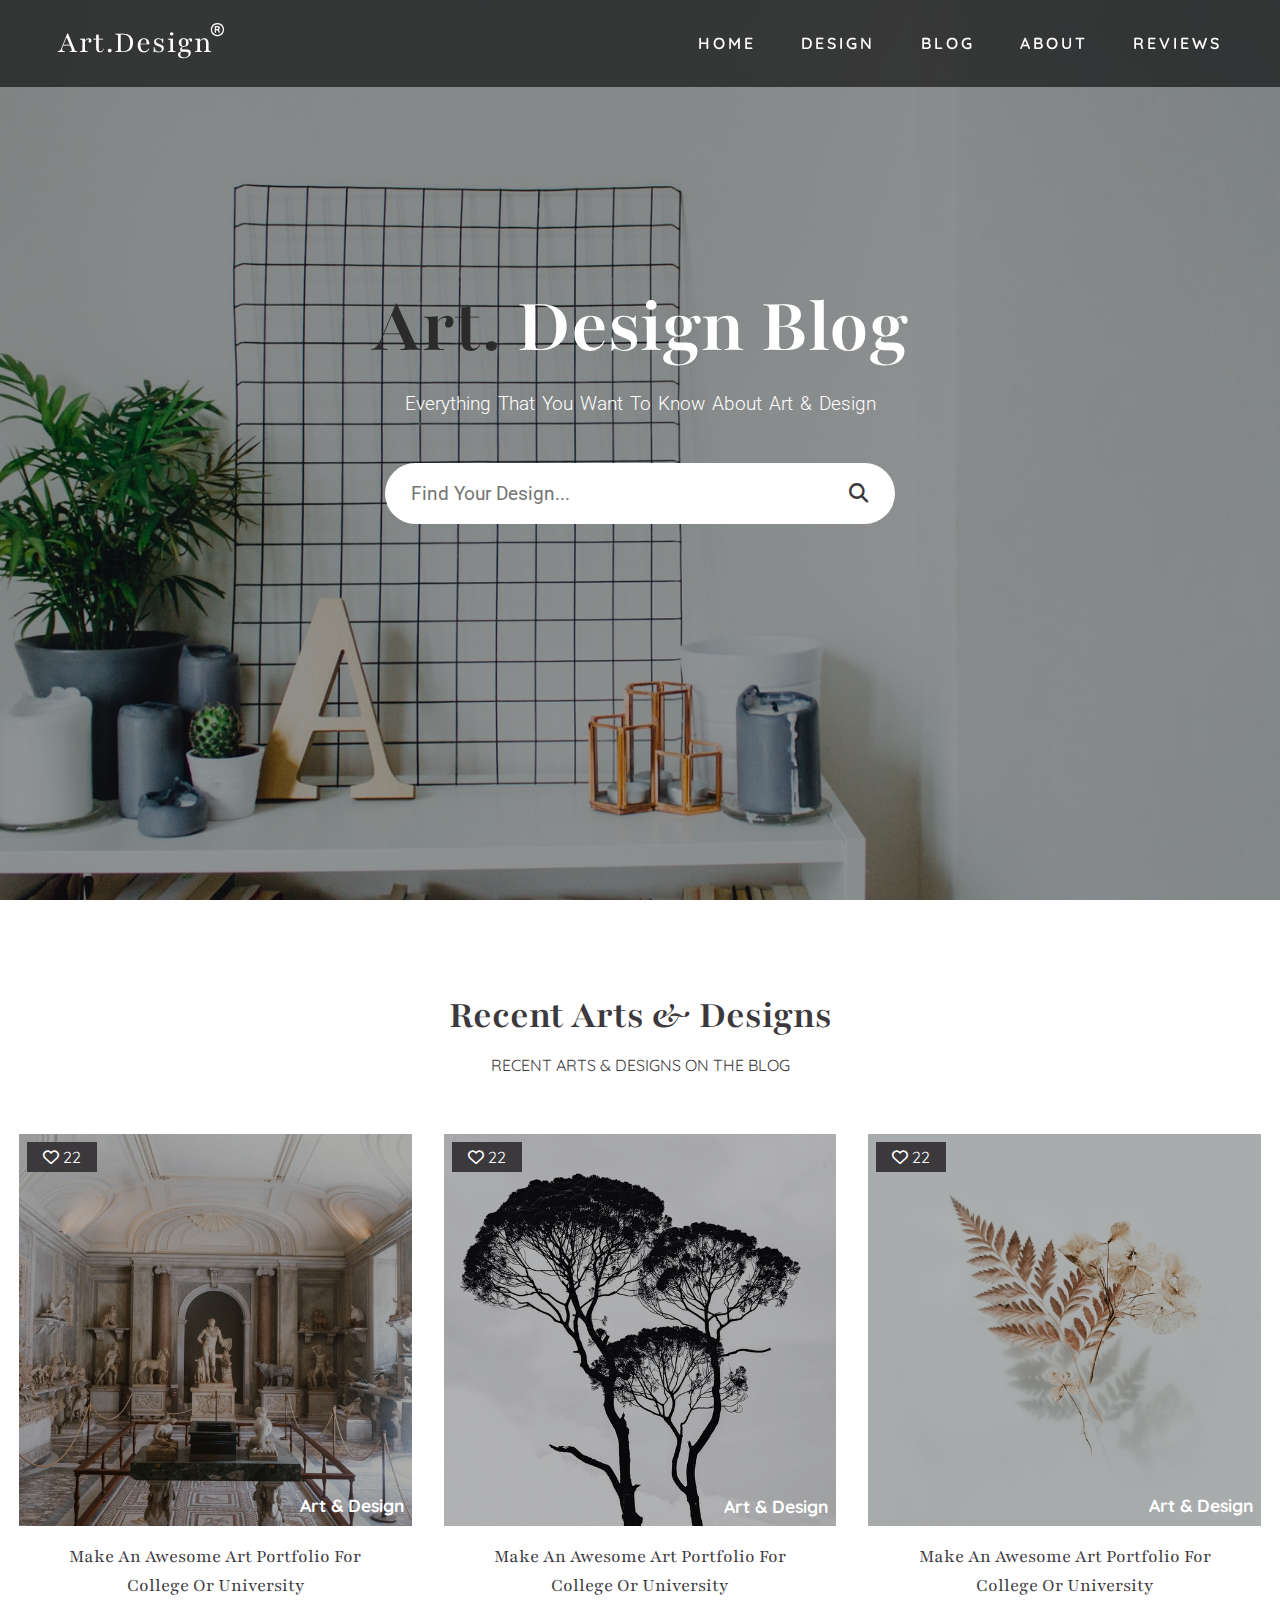
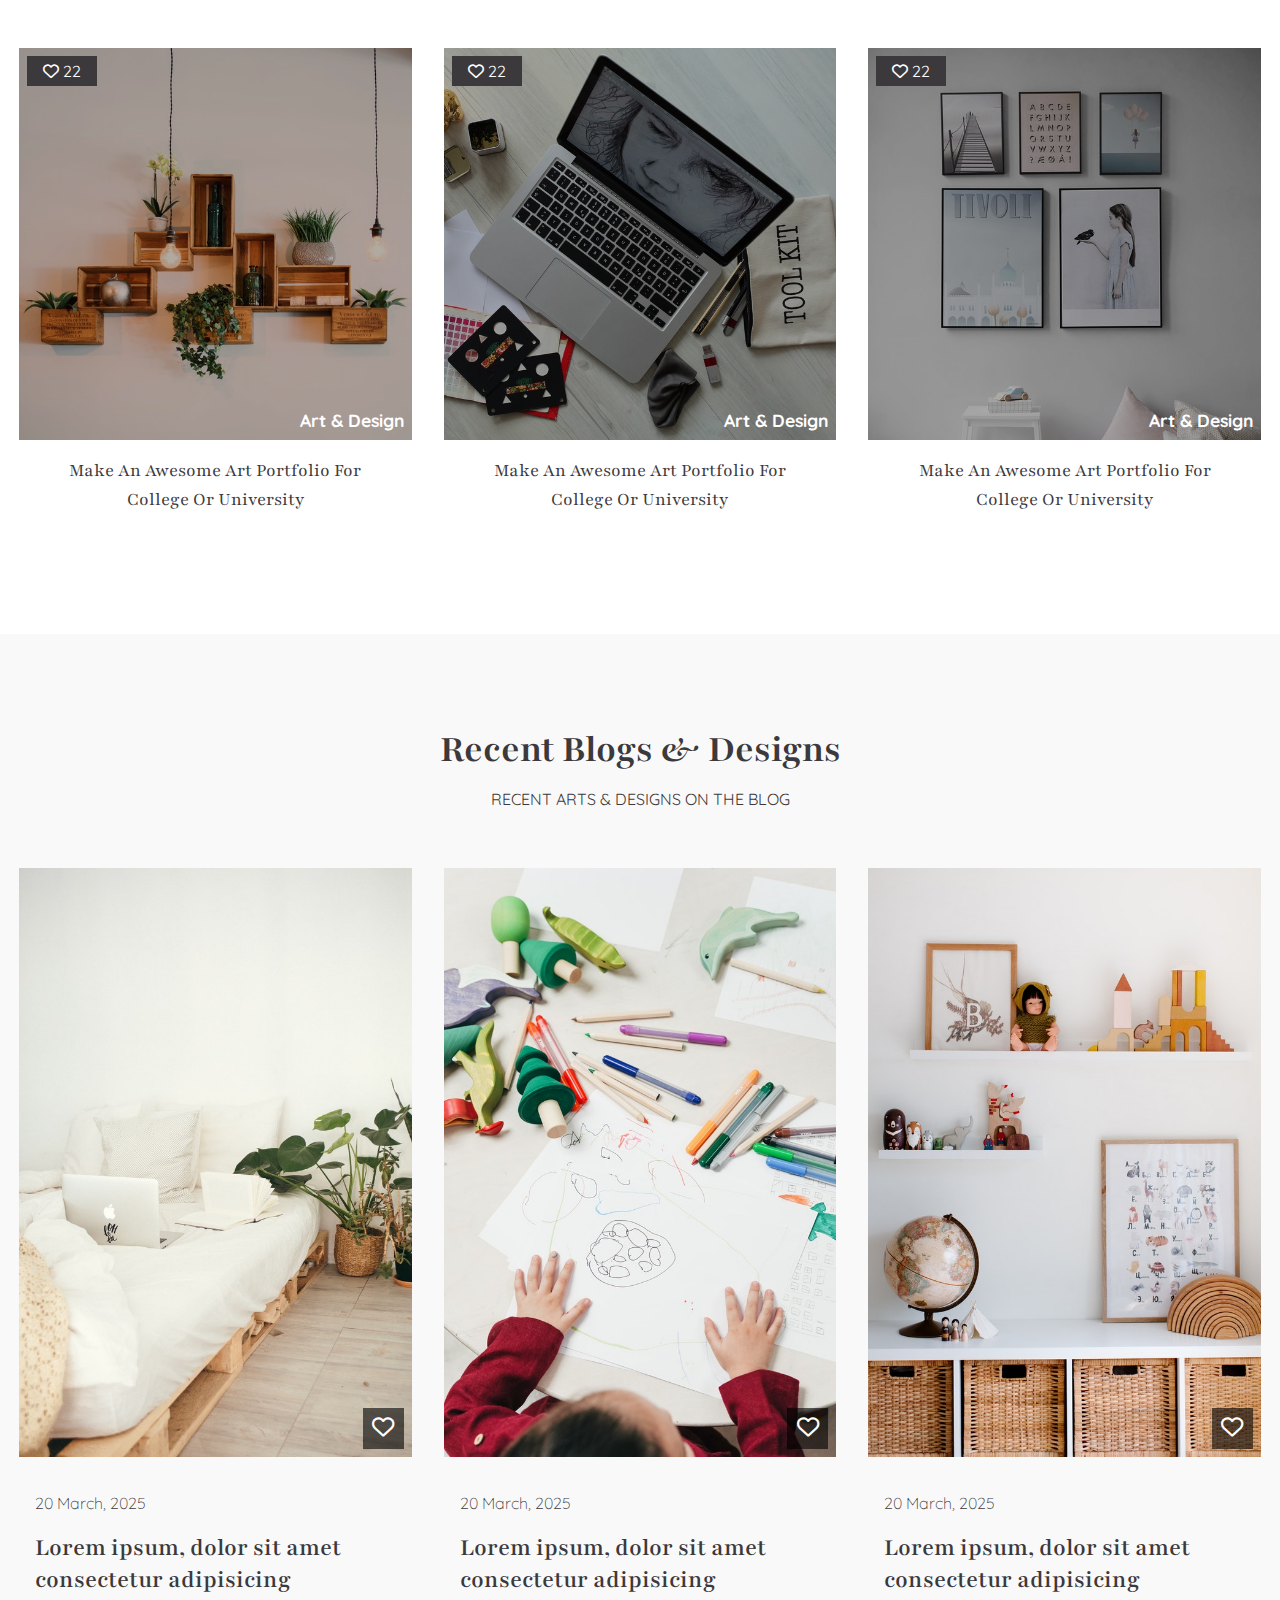
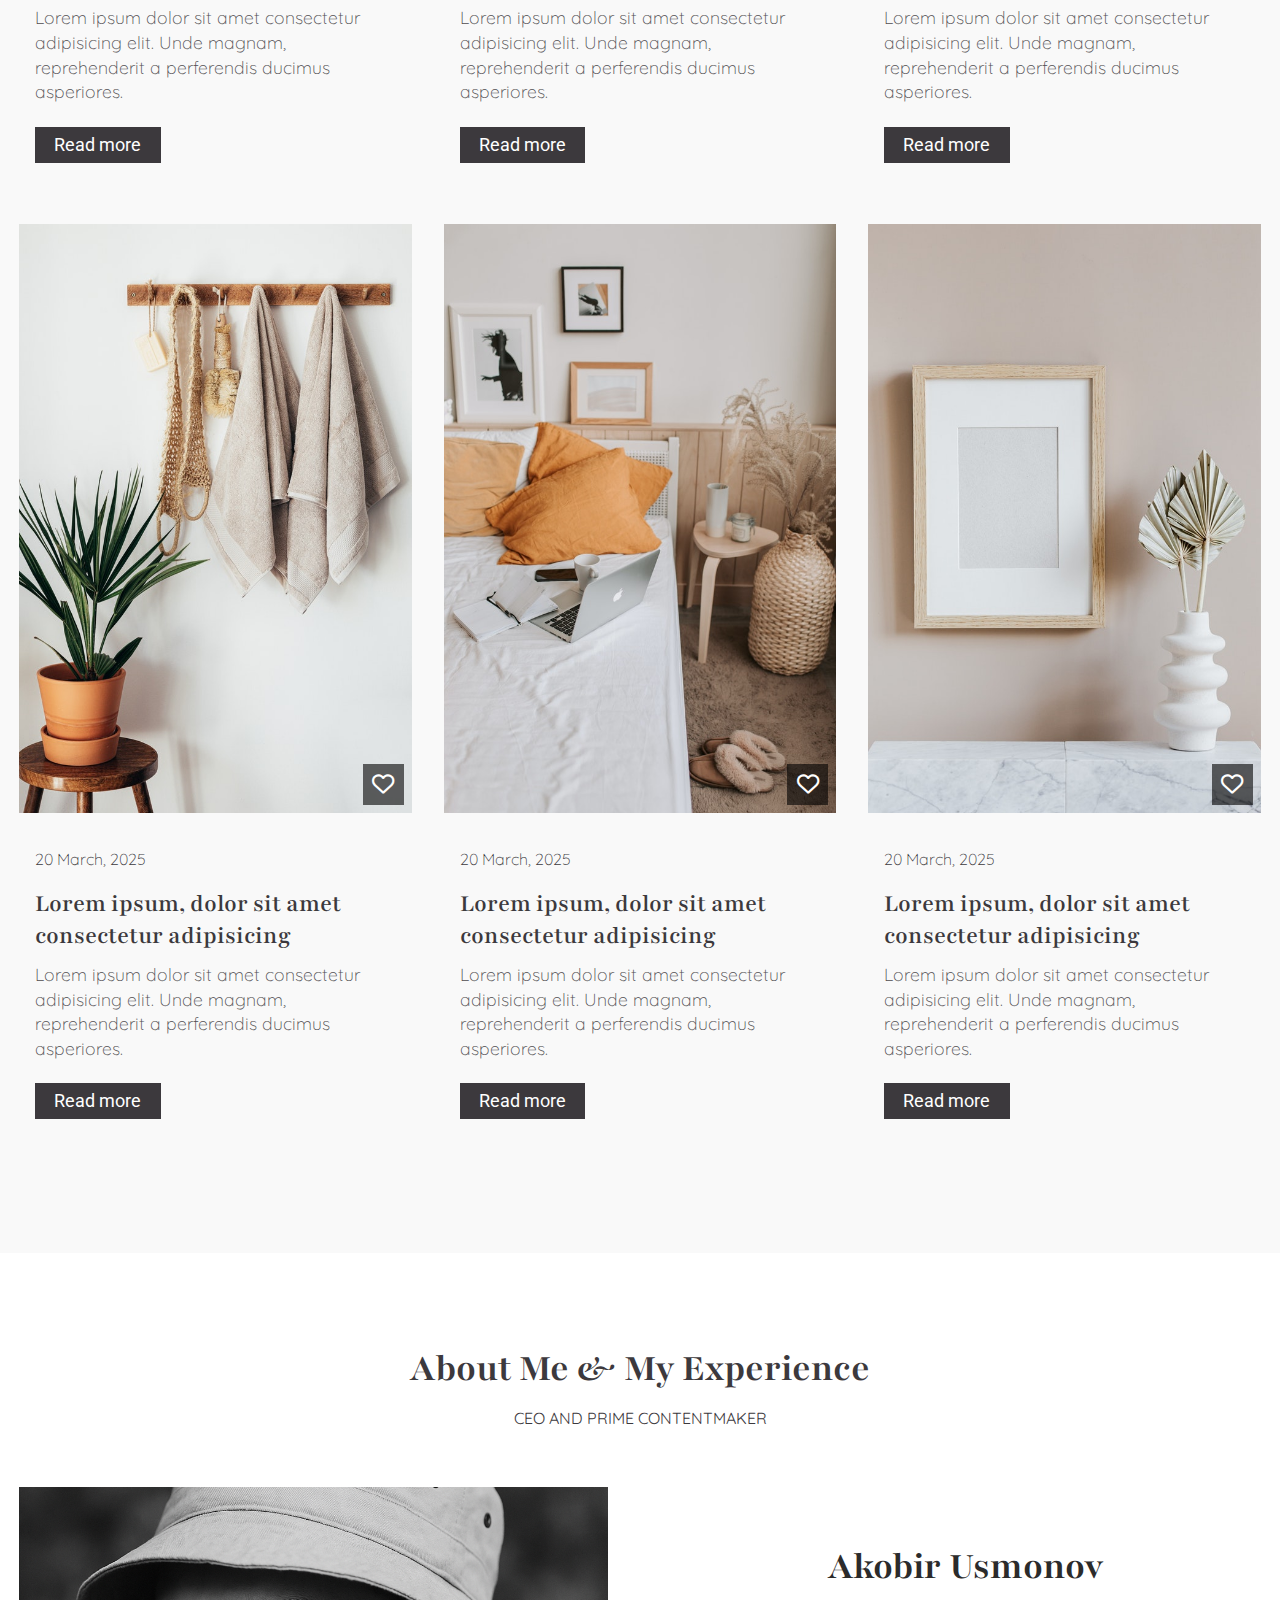
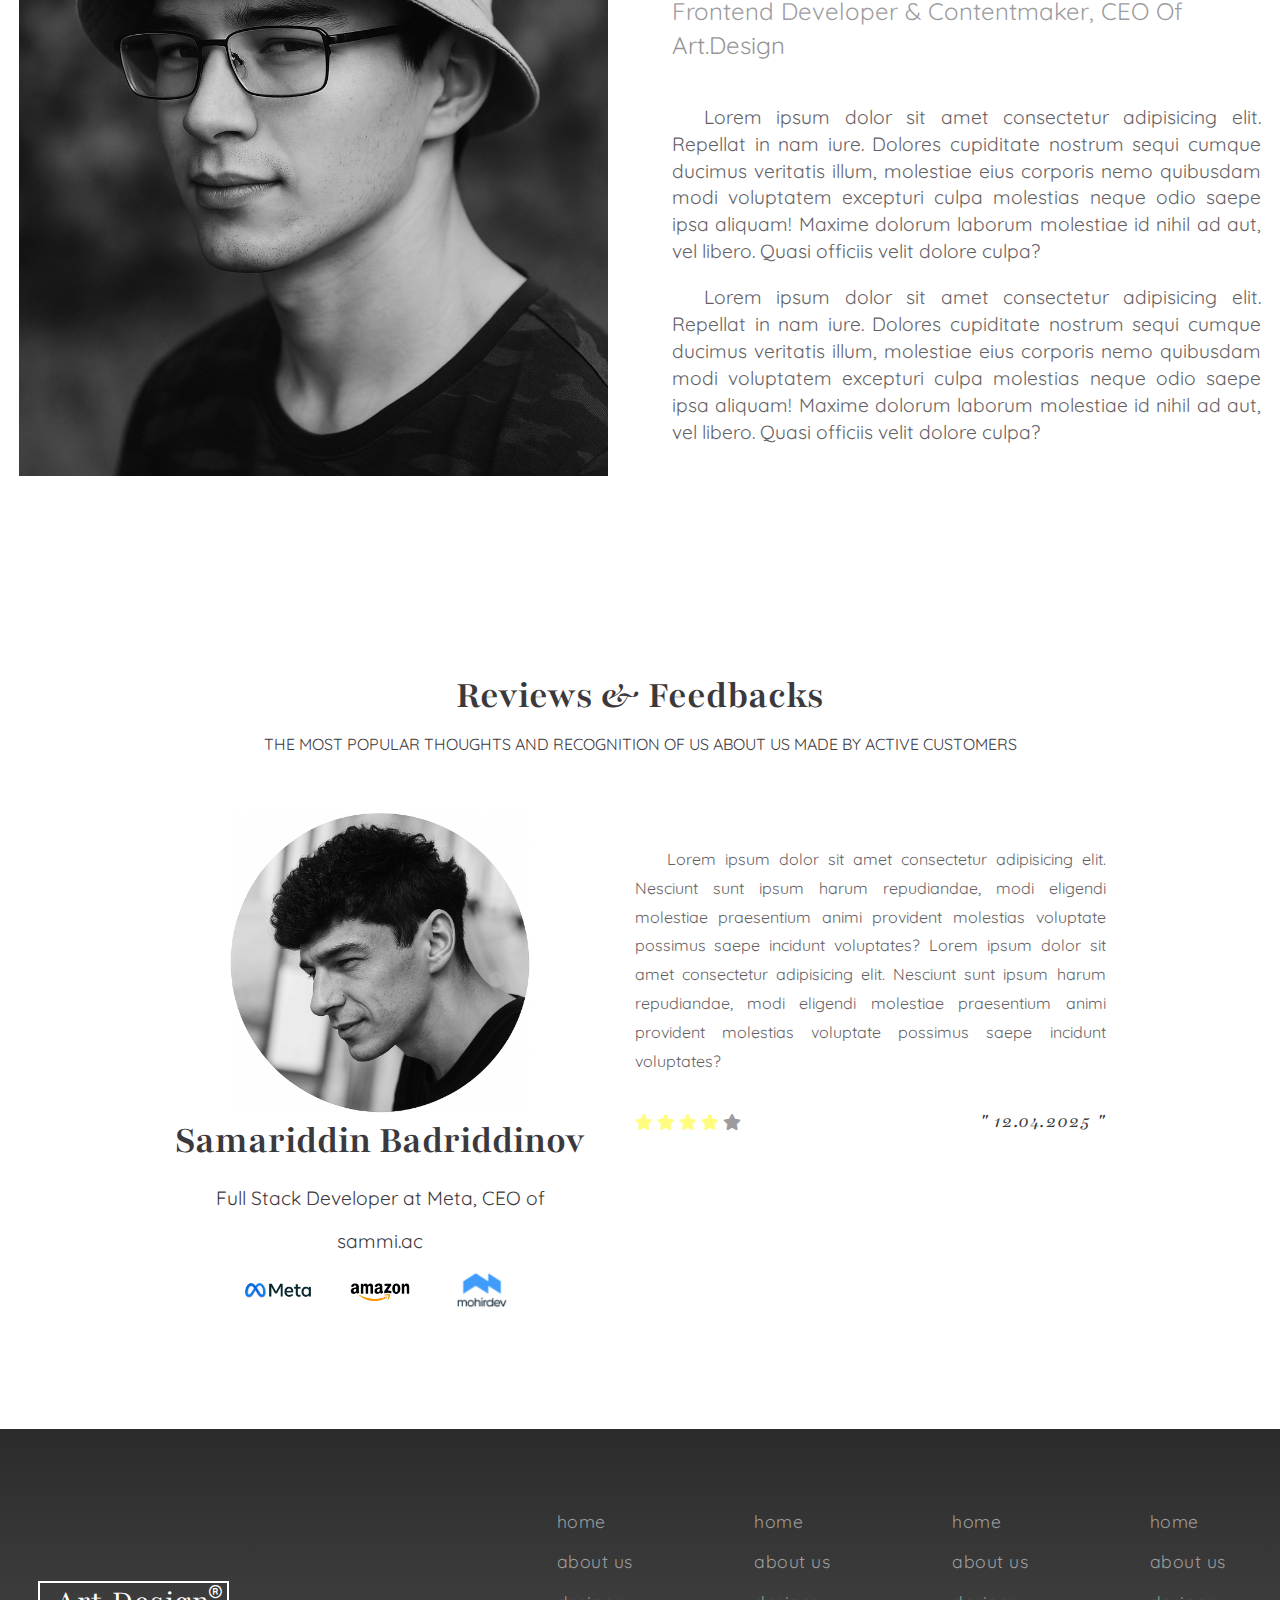
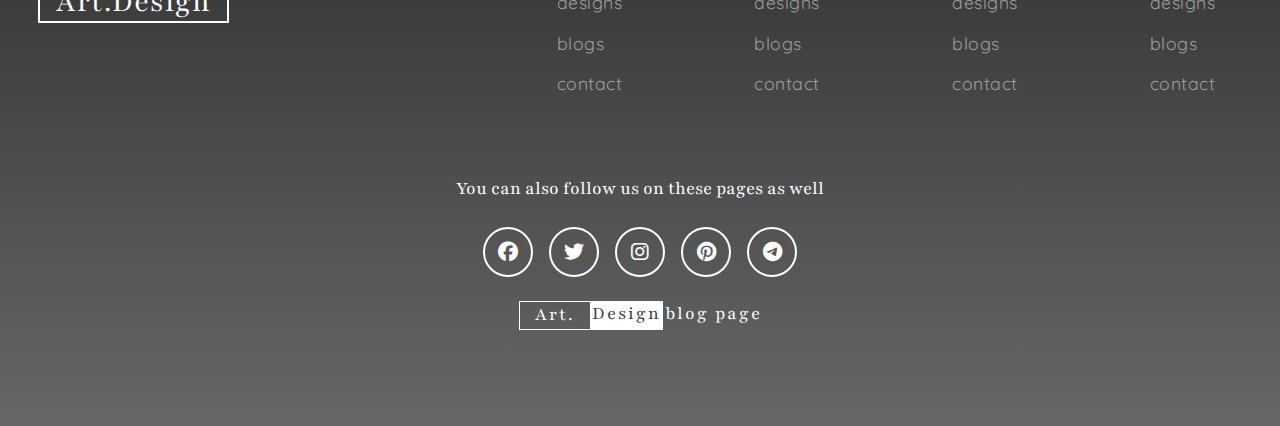
==== commit 22735495: "Add some images, change index.html, main.css and global.css" ====
--- a/project4/index.html
+++ b/project4/index.html
@@ -1,5 +1,5 @@
 <!DOCTYPE html>
-<html lang="zxx">
+<html lang="lang">
     <head>
         <meta charset="UTF-8">
         <meta name="viewport" content="width=device-width, initial-scale=1.0">
@@ -73,7 +73,7 @@
                                     </button>
                                 </form>
                             </div>
-                            <button id="scrollToTopBtn" title="Go to top">
+                            <button id="scrollToTopBtn" class="scrollToTopBtnGradient" title="Go to top">
                                 <i class="fa-solid fa-up-long"></i>
                             </button>
                         </div>
@@ -551,6 +551,52 @@
                                             <i class="fa-solid fa-star"></i>
                                         </div>
                                         <span>" 14.04.2025 "</span>
+                                    </div>
+                                </div>
+                            </div>
+                            <div class="reviewsSectionContentItems">
+                                <div class="reviewContentImage">
+                                    <img src="./images/review4.png" alt="Reviews content image">
+                                    <h4 class="reviewImageTitle">
+                                        Dana Yerzhanova
+                                    </h4>
+                                    <div class="reviewImageProf">
+                                        <div class="reviewProfInfo">
+                                            <p>Graphic Designer at Yandex</p>
+                                        </div>
+                                        <div class="reviewProfLogo">
+                                            <a href="https://www.pinterest.com/" target="_blank">
+                                                <img src="./images/review-logo10.svg" alt="Review prof logo">
+                                            </a>
+                                            <a href="https://landor.com" target="_blank">
+                                                <img src="./images/review-logo11.svg" alt="Review prof logo">
+                                            </a>
+                                            <a href="https://metadesign.com/en" target="_blank">
+                                                <img src="./images/review-logo12.png" alt="Review prof logo">
+                                            </a>
+                                        </div>
+                                    </div>
+                                </div>
+                                <div class="reviewContentInfo">
+                                    <p class="reviewText">
+                                        Lorem ipsum dolor sit amet consectetur adipisicing elit.
+                                        Nesciunt sunt ipsum harum repudiandae, modi eligendi
+                                        molestiae praesentium animi provident molestias voluptate
+                                        possimus saepe incidunt voluptates?
+                                        Lorem ipsum dolor sit amet consectetur adipisicing elit.
+                                        Nesciunt sunt ipsum harum repudiandae, modi eligendi
+                                        molestiae praesentium animi provident molestias voluptate
+                                        possimus saepe incidunt voluptates?
+                                    </p>
+                                    <div class="reviewValuation">
+                                        <div class="valuation">
+                                            <i class="fa-solid fa-star active"></i>
+                                            <i class="fa-solid fa-star active"></i>
+                                            <i class="fa-solid fa-star active"></i>
+                                            <i class="fa-solid fa-star active"></i>
+                                            <i class="fa-solid fa-star"></i>
+                                        </div>
+                                        <span>" 15.04.2025 "</span>
                                     </div>
                                 </div>
                             </div>
--- a/project4/css/main.css
+++ b/project4/css/main.css
@@ -18,13 +18,13 @@
 
 @keyframes customHome-gradient {
     0% {
-      background-position: 0% 100%;
+        background-position: 0% 100%;
     }
     50% {
-      background-position: 50% 50%;
+        background-position: 50% 50%;
     }
     100% {
-      background-position: 0% 100%;
+        background-position: 0% 100%;
     }
 }
 
@@ -43,8 +43,8 @@
     left: 0;
     right: 0;
     z-index: 10;
+    padding: 1.2rem;
     position: sticky;
-    padding: 1.2rem;
     backdrop-filter: blur(8px);
     background-color: rgba(0, 0, 0, 0.6);
 }
@@ -442,6 +442,7 @@
 .reviewContentImage .reviewImageProf {
     font-size: 1.2rem;
     color: var(--dark);
+    text-align: center;
 }
 
 .reviewContentImage .reviewImageProf .reviewProfInfo p {
--- a/project4/css/global.css
+++ b/project4/css/global.css
@@ -44,6 +44,26 @@
     text-transform: uppercase;
 }
 
+.scrollToTopBtnGradient {
+    background: linear-gradient(to bottom, var(--extraDark), #979797);
+    background-size: 180% 180%;
+    animation: customScrollBtn-gradient 5s ease infinite;
+}
+
+@keyframes customScrollBtn-gradient {
+    0% {
+        background-position: 0% 100%;
+    }
+
+    50% {
+        background-position: 0% 50%;
+    }
+
+    100% {
+        background-position: 0% 100%;
+    }
+}
+
 #scrollToTopBtn {
     z-index: 20;
     width: 50px;
@@ -56,15 +76,17 @@
     outline: none;
     position: fixed;
     cursor: pointer;
-    font-size: 1.2rem;
+    font-size: 1.5rem;
     border-radius: 50%;
-    background: #555;
     align-items: center;
     justify-content: center;
     transition: all 0.3s ease;
 }
 
 #scrollToTopBtn:hover {
-    background: var(--dark);
-    box-shadow: 0px 0px 3px 10px rgba(176, 176, 176, 0.463);
+    transform: scale(1.2);
+    background: linear-gradient(to bottom, var(--extraDark), #979797);
+    background-size: 180% 180%;
+    animation: customScrollBtn-gradient 5s ease infinite;
+    box-shadow: 0px 0px 3px 10px rgba(203, 203, 203, 0.463);
 }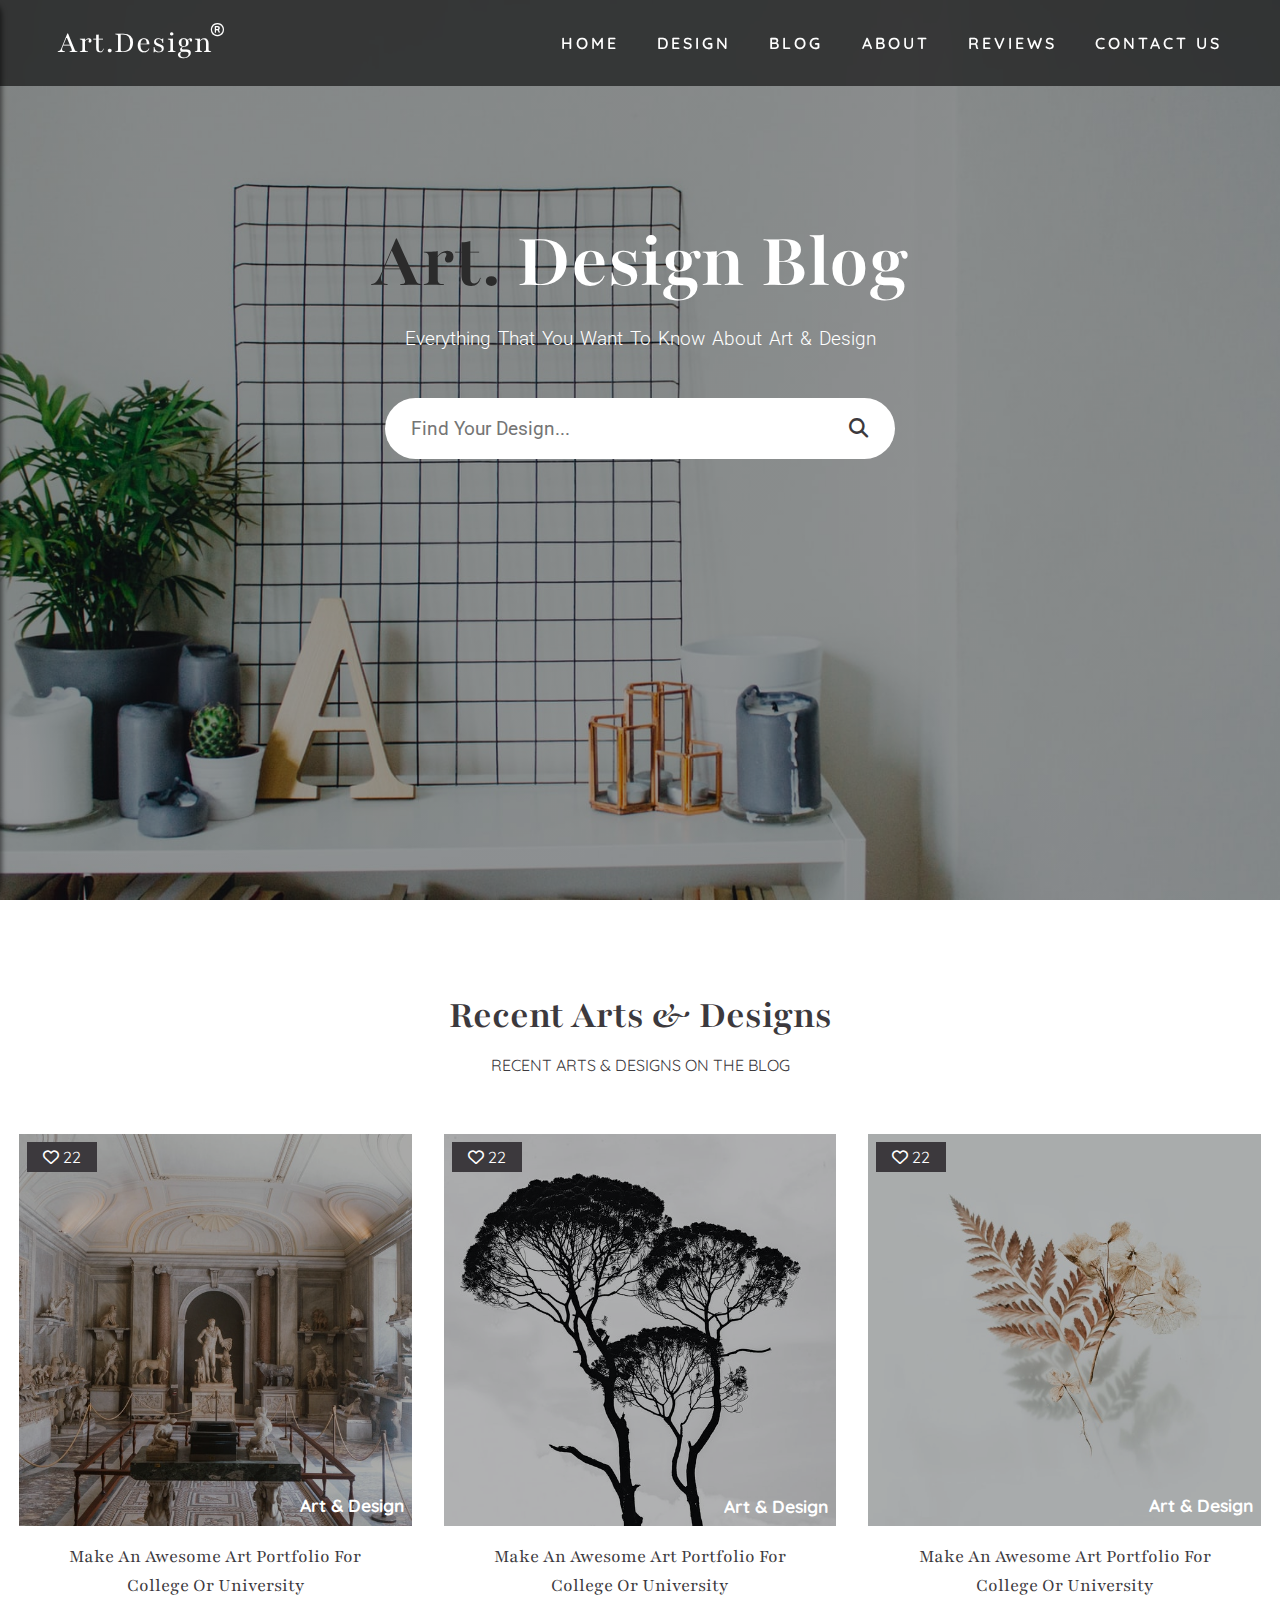
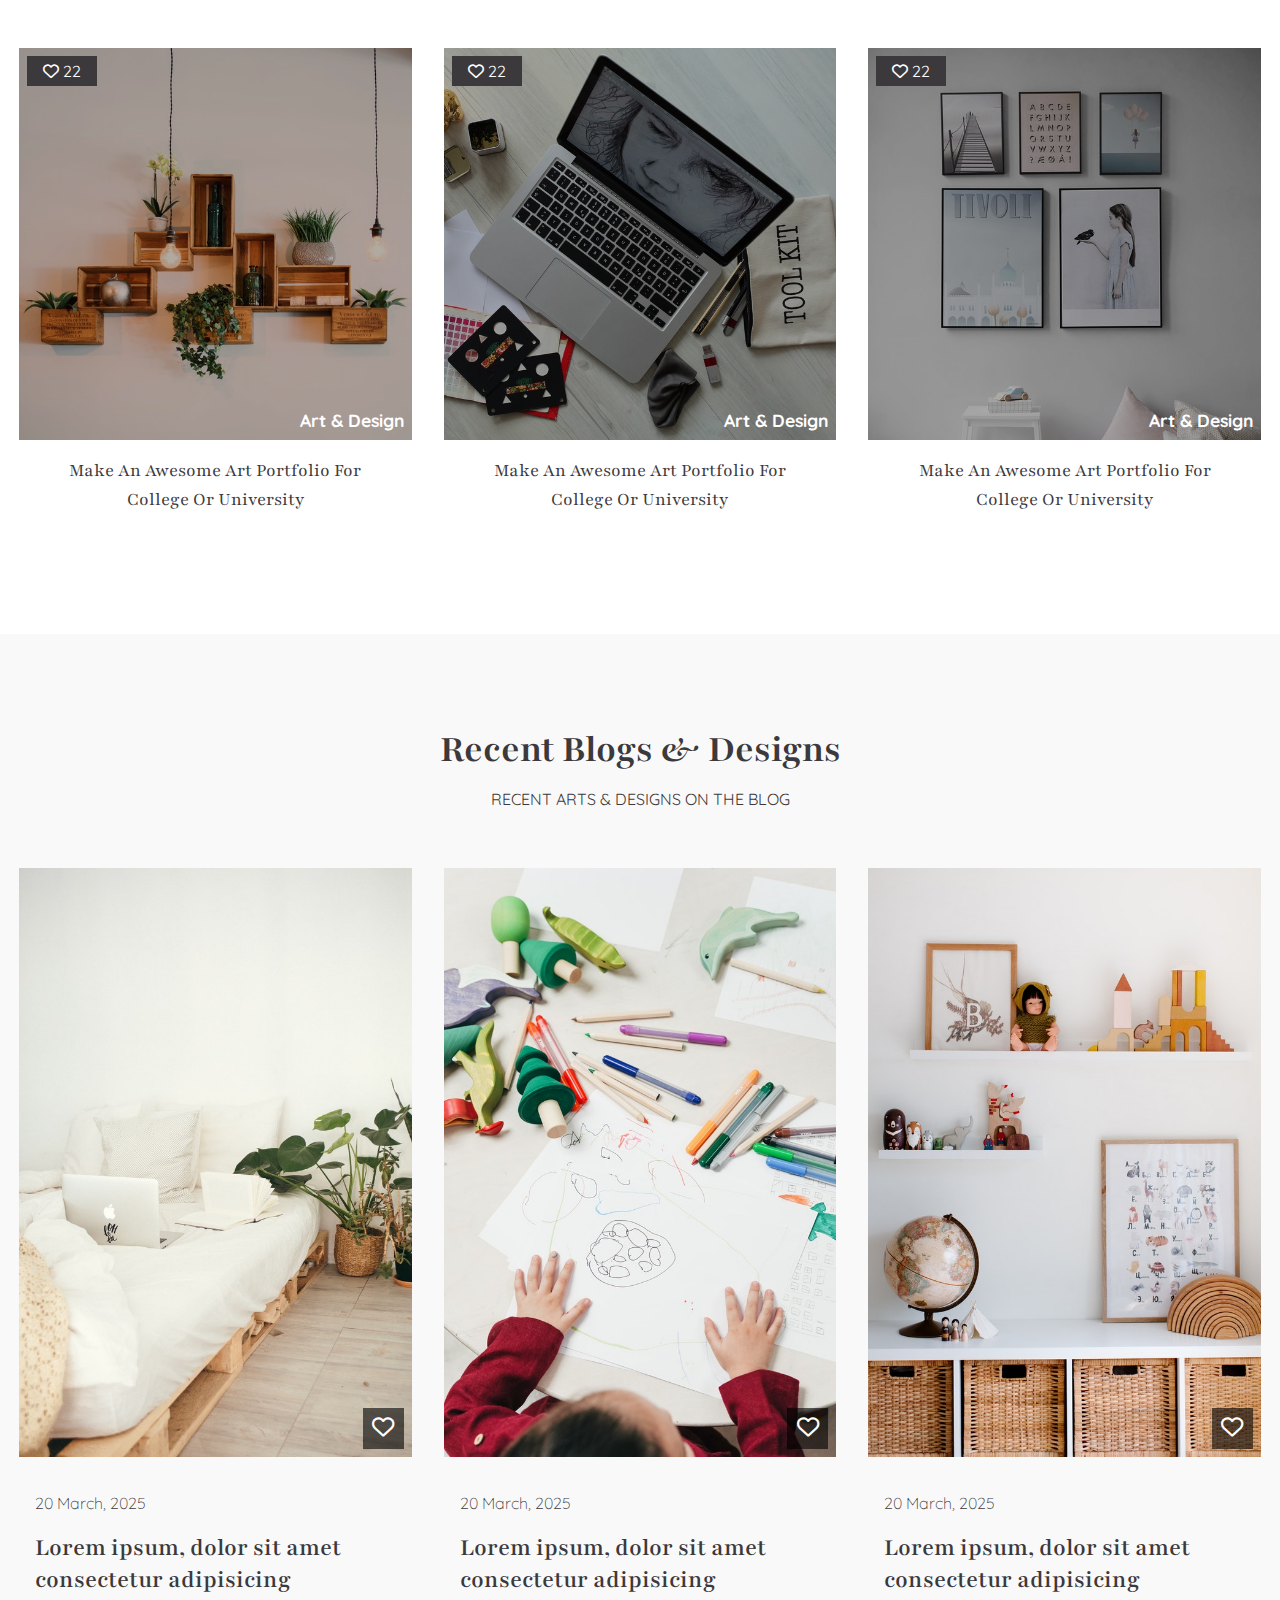
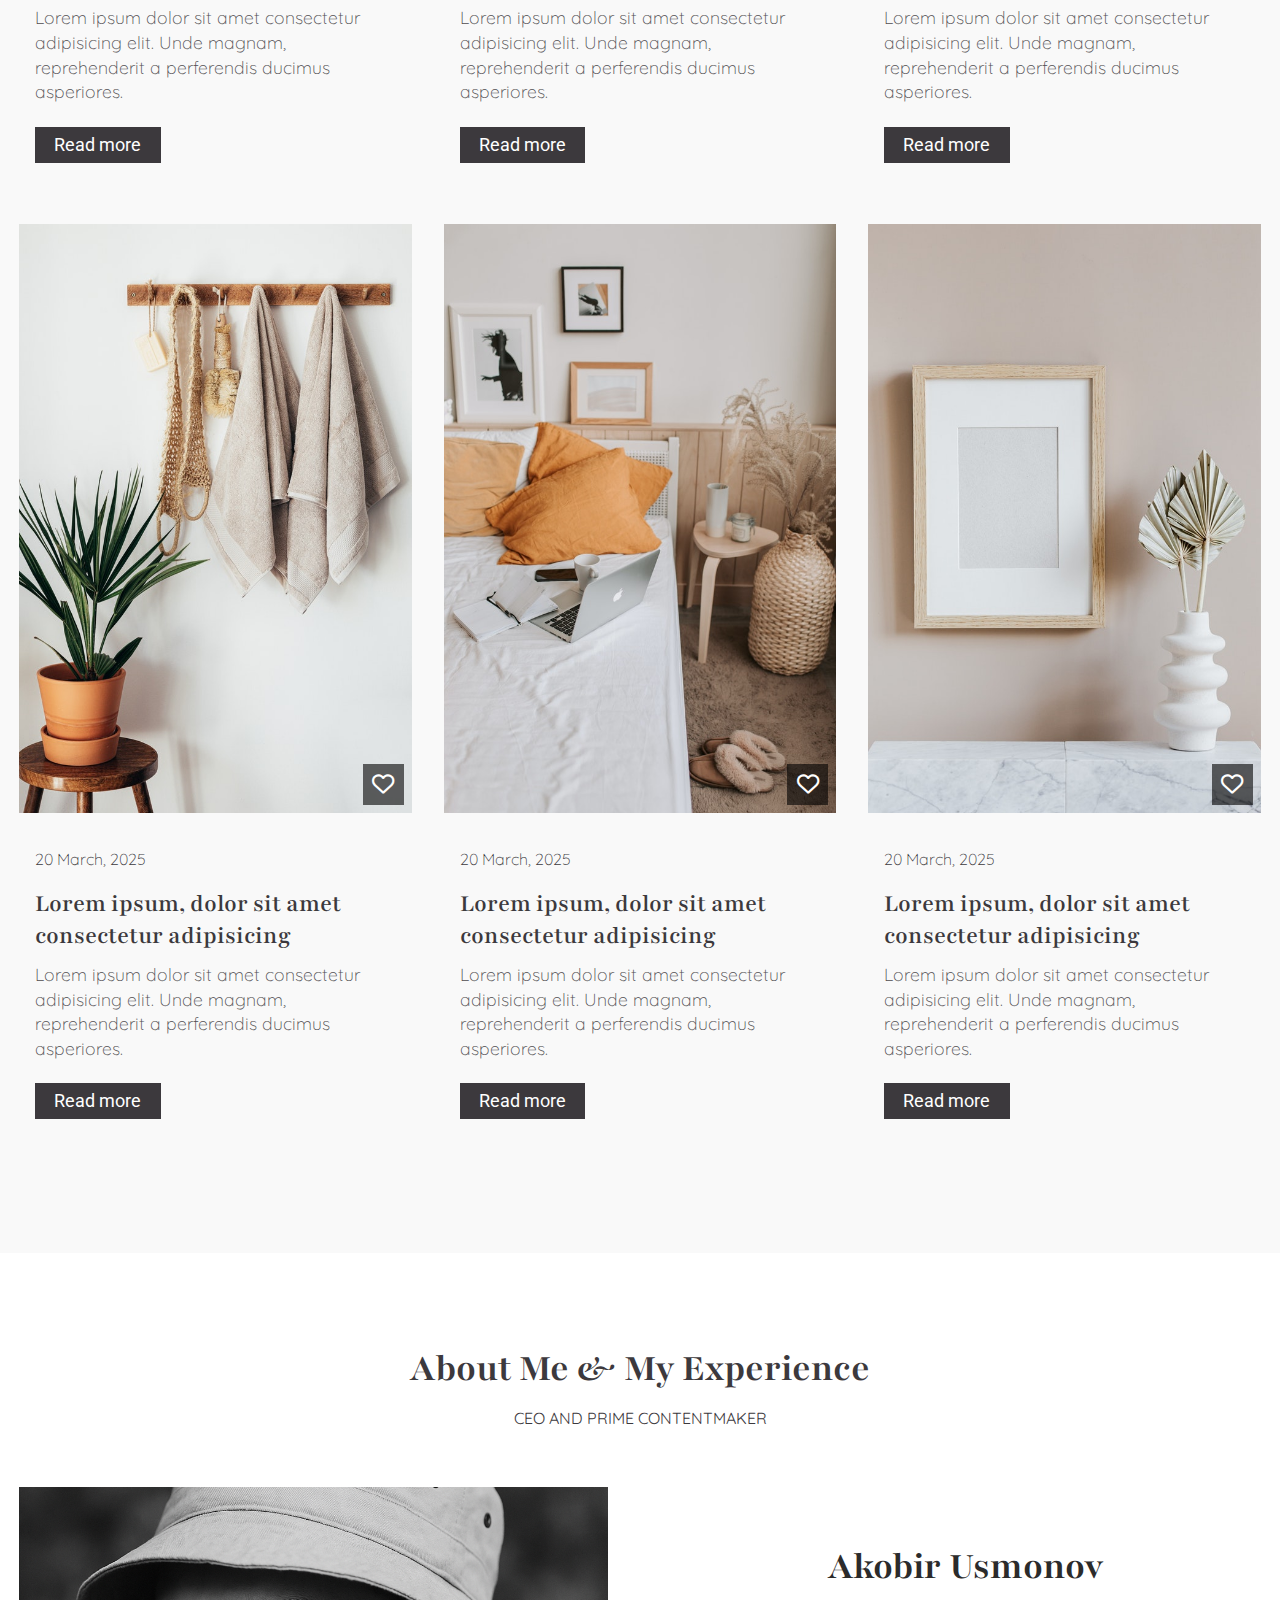
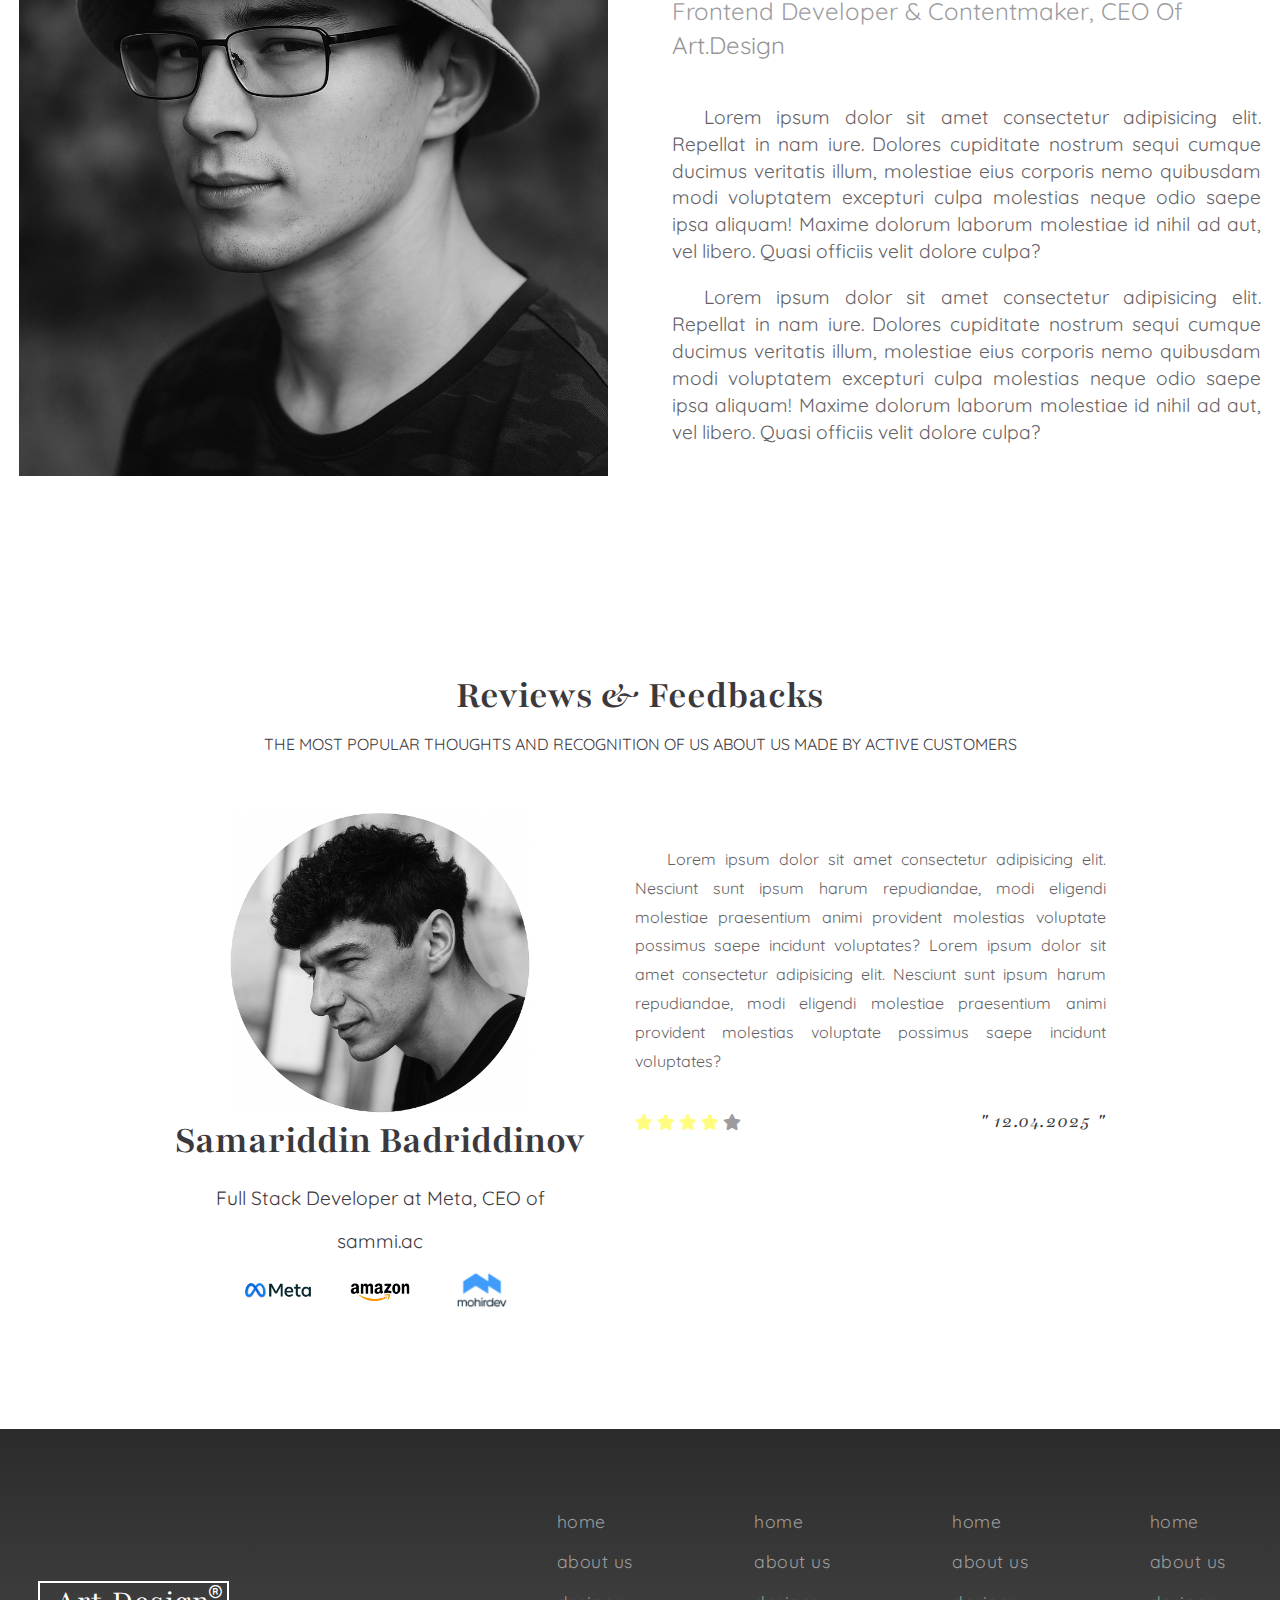
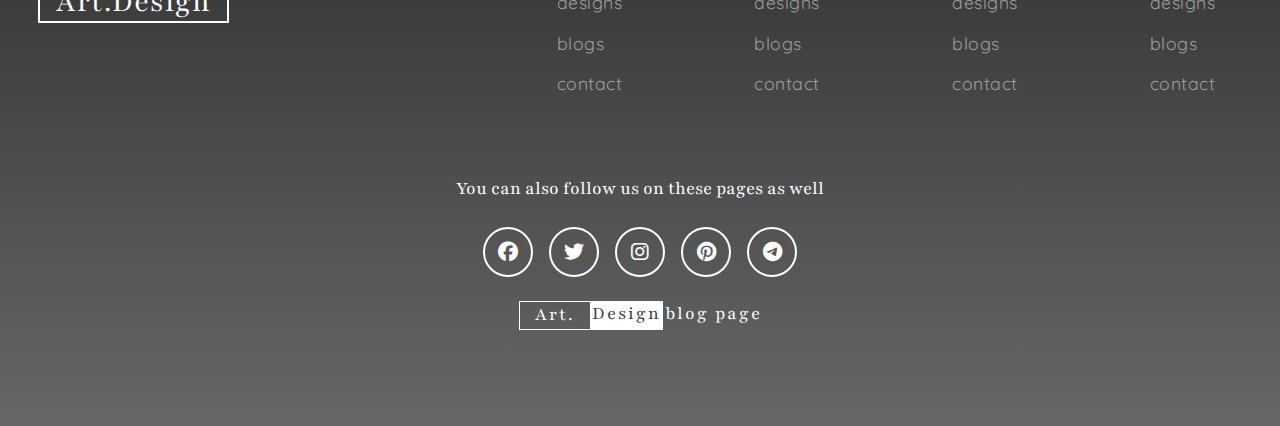
==== commit e5778b7b: "Some changes have been made to index.html, main.css and global.css" ====
--- a/project4/index.html
+++ b/project4/index.html
@@ -47,12 +47,56 @@
                                         <li class="navbarItem">
                                             <a href="#reviews">reviews</a>
                                         </li>
+                                        <li class="navbarItem">
+                                            <a href="./contact.html">contact us</a>
+                                        </li>
                                     </ul>
                                 </div>
                             </div>
                         </div>
                     </nav>
                 <!-- /Navigation menu -->
+
+                <!-- Sidebar menu -->
+                    <aside id="aside" class="aside">
+                        <button id="toggleSidebar">
+                            <i class="fa-solid fa-arrow-right"></i>
+                        </button>
+                        <div id="sidebar" class="sidebar">
+                            <div class="sidebarContent">
+                                <div class="sidebarLogo">
+                                    <a href="#">
+                                        Art.Design
+                                        <i class="fa-regular fa-registered"></i>
+                                    </a>
+                                </div>
+                                <div class="sidebarNavigationMenu">
+                                    <ul class="sidebarNavbarItems">
+                                        <li class="sidebarNavbarItem">
+                                            <a href="#header">home</a>
+                                        </li>
+                                        <li class="sidebarNavbarItem">
+                                            <a href="#design">design</a>
+                                        </li>
+                                        <li class="sidebarNavbarItem">
+                                            <a href="#blog">blog</a>
+                                        </li>
+                                        <li class="sidebarNavbarItem">
+                                            <a href="#about">about</a>
+                                        </li>
+                                        <li class="sidebarNavbarItem">
+                                            <a href="#reviews">reviews</a>
+                                        </li>
+                                        <li class="sidebarNavbarItem">
+                                            <a href="./contact.html">contact us</a>
+                                        </li>
+                                    </ul>
+                                </div>
+                            </div>
+                        </div>
+                        <div id="backdrop" class="backdrop"></div>
+                    </aside>
+                <!-- /Sidebar menu -->
 
                 <!-- Banner -->
                     <div id="banner" class="banner">
@@ -67,7 +111,7 @@
                             </div>
                             <div class="bannerForm">
                                 <form action="https://echo.htmlacademy.ru" method="GET">
-                                    <input class="formInputSearch" type="search" id="formInput" name="Food" placeholder="find your design..." required>
+                                    <input class="formInputSearch" type="search" id="formInput" name="Design" placeholder="find your design..." required>
                                     <button class="formBtnSearch">
                                         <i class="fas fa-search"></i>
                                     </button>
@@ -516,7 +560,7 @@
                                     <div class="reviewImageProf">
                                         <div class="reviewProfInfo">
                                             <p>Backend Developer at Yandex, CEO of </p>
-                                            <a href="#" target="_blank">javokhir.java</a>
+                                            <a href="#">javokhir.java</a>
                                         </div>
                                         <div class="reviewProfLogo">
                                             <a href="https://yandex.com/" target="_blank">
@@ -718,6 +762,7 @@
         <!-- /Footer section -->
         
         <!-- JS links -->
+        <script src="./js/sidebar.js"></script>
         <script src="./js/reviews-carousel.js"></script>
         <script src="./js/scroll-to-top-btn.js"></script>
     </body>
--- a/project4/css/main.css
+++ b/project4/css/main.css
@@ -79,6 +79,7 @@
 }
 
 .navigationMenu .navigationMenuNavbar .navbarItems {
+    display: flex;
     list-style: none;
     font-weight: 600;
     letter-spacing: 3px;
@@ -86,10 +87,6 @@
     font-family: var(--Roboto);
 }
 
-.navigationMenuNavbar .navbarItems .navbarItem {
-    display: inline-block;
-}
-
 .navigationMenuNavbar .navbarItems .navbarItem a {
     color: #fff;
     padding-left: 1rem;
@@ -108,7 +105,7 @@
 .headerSection .banner {
     color: #fff;
     display: flex;
-    padding-top: 15%;
+    padding-top: 10%;
     text-align: center;
     align-items: center;
     justify-content: center;
@@ -152,6 +149,7 @@
 }
 
 .bannerForm form .formInputSearch {
+    width: 90%;
     border: none;
     outline: none;
     font-size: 1.2rem;
@@ -165,9 +163,9 @@
 }
 
 .bannerForm form .formInputSearch[type="search"]::-webkit-search-cancel-button {
+    display: none;
+    appearance: none;
     -webkit-appearance: none;
-    appearance: none;
-    display: none;
 }
 
 .bannerForm form .formBtnSearch {
@@ -448,6 +446,7 @@
 .reviewContentImage .reviewImageProf .reviewProfInfo p {
     margin-bottom: 1rem;
     display: inline-block;
+    font-family: var(--Quicksand);
 }
 
 .reviewContentImage .reviewImageProf .reviewProfInfo a {
@@ -504,6 +503,7 @@
 
 .reviewContentInfo .reviewValuation i {
     opacity: 0.5;
+    cursor: pointer;
     color: var(--dark);
 }
 
--- a/project4/css/global.css
+++ b/project4/css/global.css
@@ -42,6 +42,131 @@
 .sectionInfo .sectionSubtitle {
     padding: 0.6rem 0rem;
     text-transform: uppercase;
+}
+
+/* Sidebar menu styles */
+.headerSection .aside #toggleSidebar {
+    top: 50%;
+    opacity: 0;
+    border: none;
+    z-index: 100;
+    color: #fff;
+    position: fixed;
+    cursor: pointer;
+    transform: translateX(50%);
+    transform: translateY(-50%);
+    background: var(--extraDark);
+    padding: 1rem 1rem 1rem 1rem;
+    border-top-right-radius: 1rem;
+    border-bottom-right-radius: 1rem;
+}
+
+.aside #toggleSidebar.visible {
+    opacity: 1;
+}
+
+.aside #toggleSidebar i {
+    font-size: 1.4rem;
+}
+
+.aside .sidebar {
+    top: 0;
+    z-index: 50;
+    left: -22rem;
+    width: 22rem;
+    height: 100vh;
+    position: fixed;
+    overflow-y: auto;
+    overflow-x: hidden;
+    backdrop-filter: blur(8px);
+    transition: left 0.6s ease;
+    border-top-right-radius: 1rem;
+    border-bottom-right-radius: 1rem;
+    background: rgba(0, 0, 0, 0.8);
+    box-shadow: 2px 0px 5px rgba(0, 0, 0, 0.5);
+
+}
+
+.sidebar.active {
+    left: 0;
+}
+
+.sidebar.active .sidebarContent {
+    opacity: 1;
+}
+
+.sidebarContent {
+    opacity: 0;
+    height: 100%;
+    display: flex;
+    flex-direction: column;
+    box-sizing: border-box;
+    transition: opacity 0.6s ease;
+}
+
+.sidebarContent .sidebarLogo {
+    align-self: center;
+}
+
+.sidebarContent .sidebarLogo a {
+    color: #fff;
+    font-size: 2rem;
+    position: relative;
+    padding: 0rem 1rem;
+    text-decoration: none;
+    font-family: var(--Playfair);
+}
+
+.sidebarLogo a i {
+    top: 4px;
+    right: 4px;
+    font-size: 0.8rem;
+    position: absolute;
+}
+
+.sidebarContent .sidebarNavigationMenu {
+    height: 100%;
+    display: flex;
+    flex-direction: column;
+    justify-content: center;
+}
+
+.sidebarNavigationMenu .sidebarNavbarItems {
+    list-style: none;
+    flex-direction: column;
+}
+
+.sidebarNavbarItems .sidebarNavbarItem {
+    margin-bottom: 1rem;
+}
+
+.sidebarNavbarItems .sidebarNavbarItem a {
+    color: #fff;
+    padding: 1rem 3rem;
+    display: block;
+    font-weight: 600;
+    text-decoration: none;
+    text-transform: uppercase;
+    transition: all 0.3s ease;
+}
+
+.sidebarNavbarItems .sidebarNavbarItem a:hover {
+    opacity: 0.7;
+    background: rgba(255, 255, 255, 0.1);
+}
+
+.backdrop {
+    inset: 0;
+    z-index: 25;
+    position: fixed;
+    pointer-events: none;
+    background: transparent;
+    transition: all 0.3s ease;
+}
+
+.backdrop.active {
+    pointer-events: auto;
+    background: rgba(0, 0, 0, 0.7);
 }
 
 .scrollToTopBtnGradient {
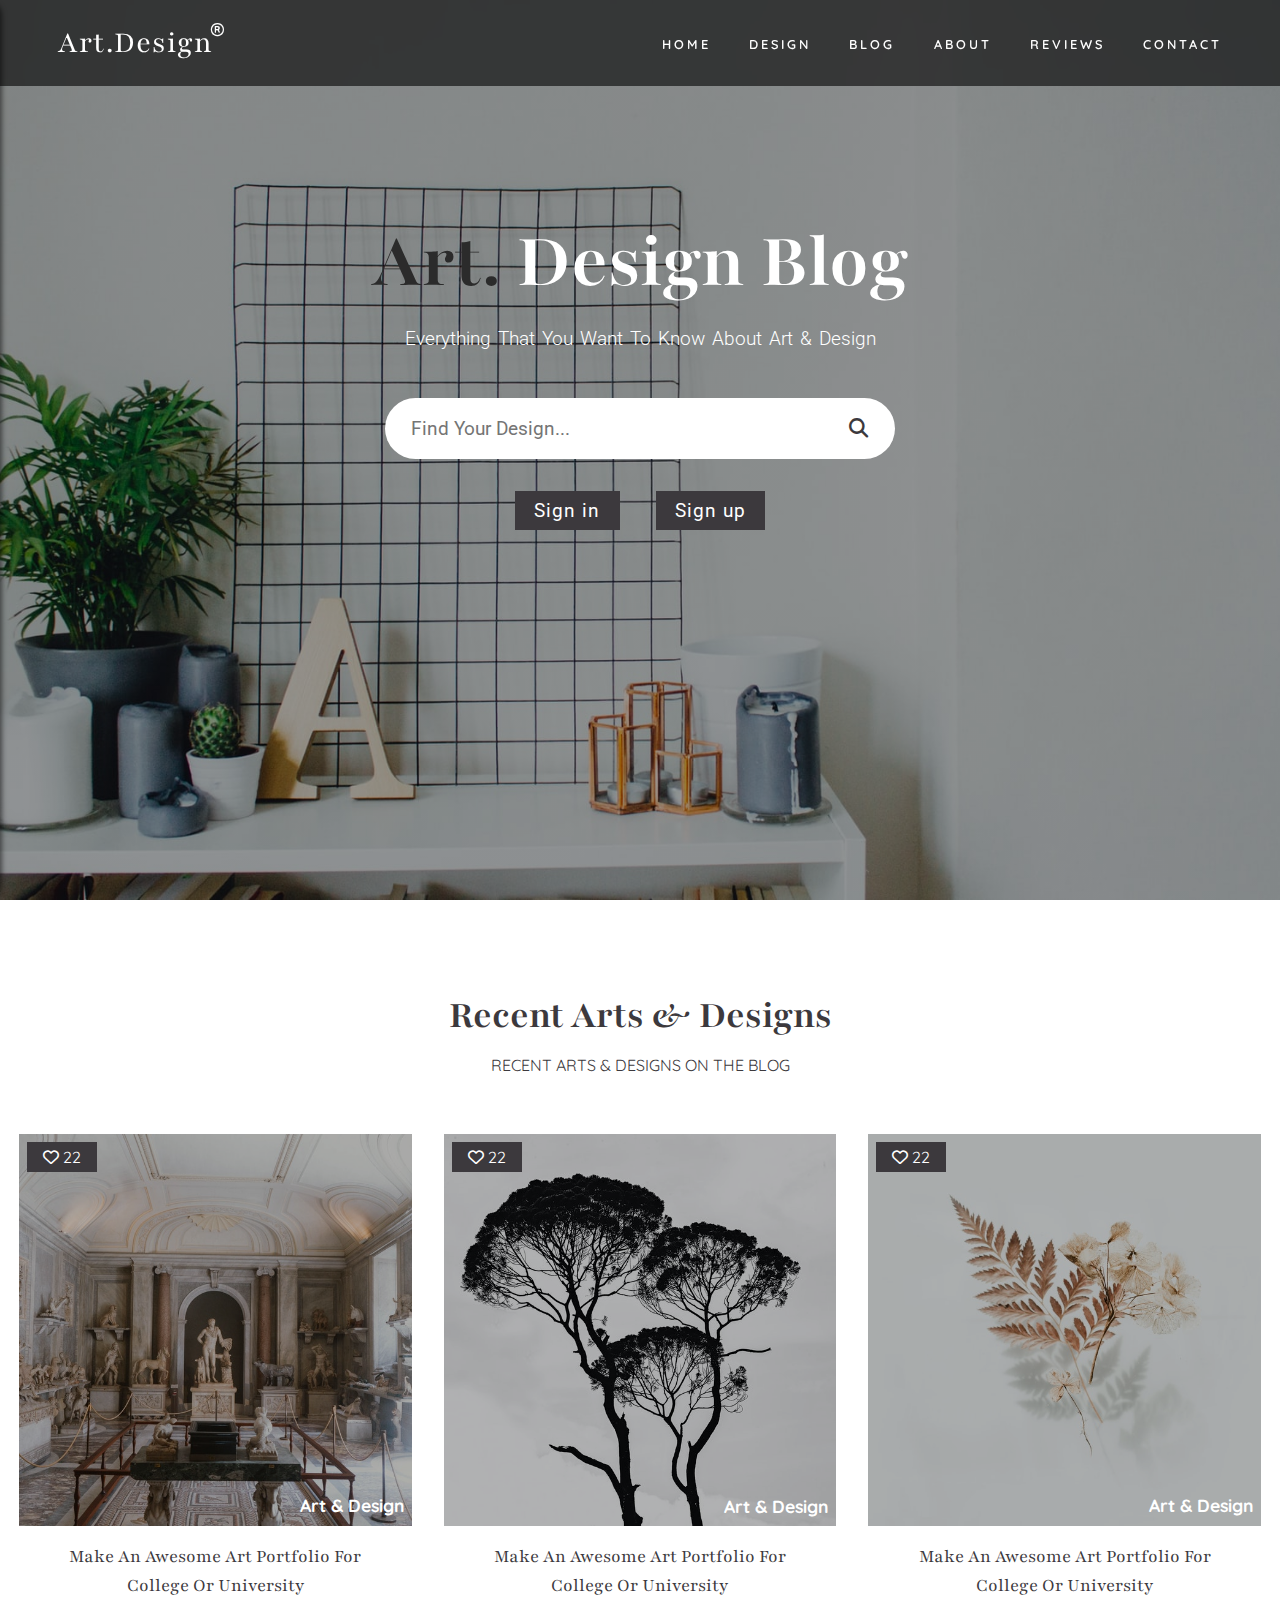
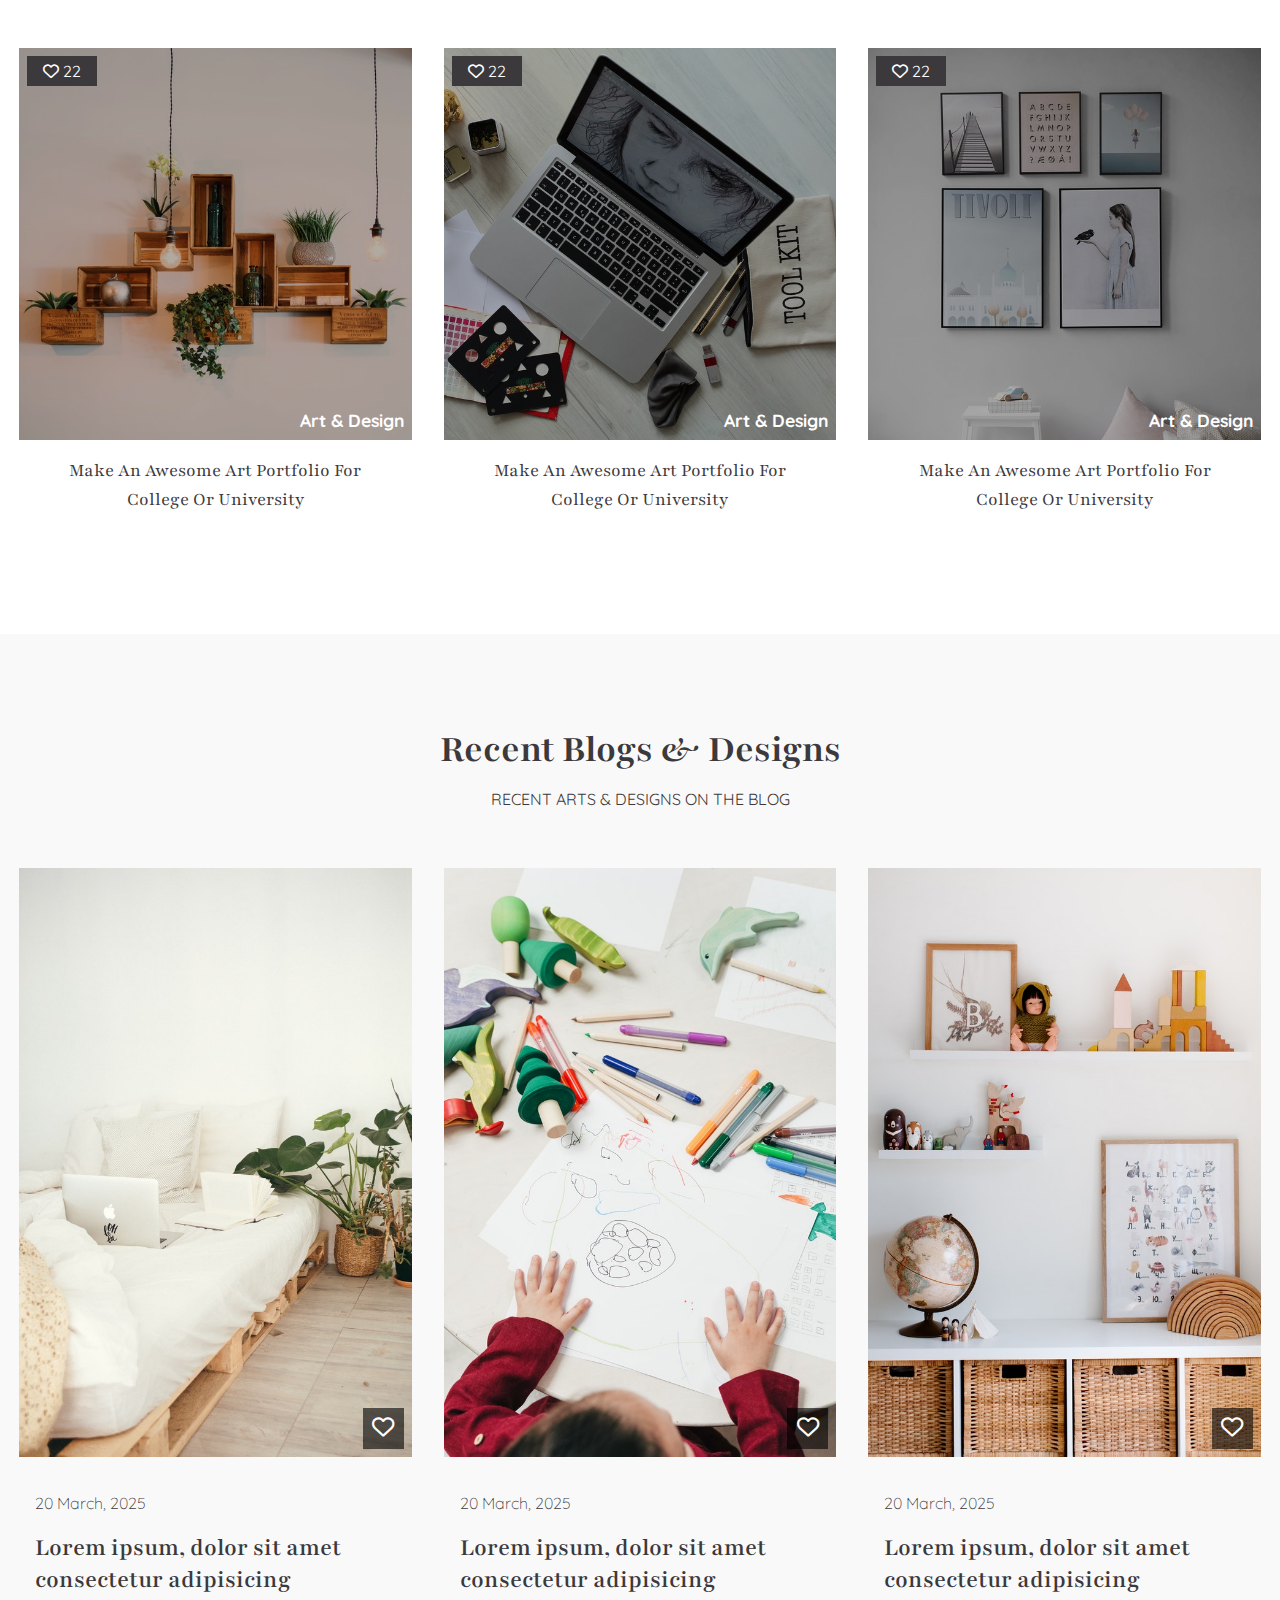
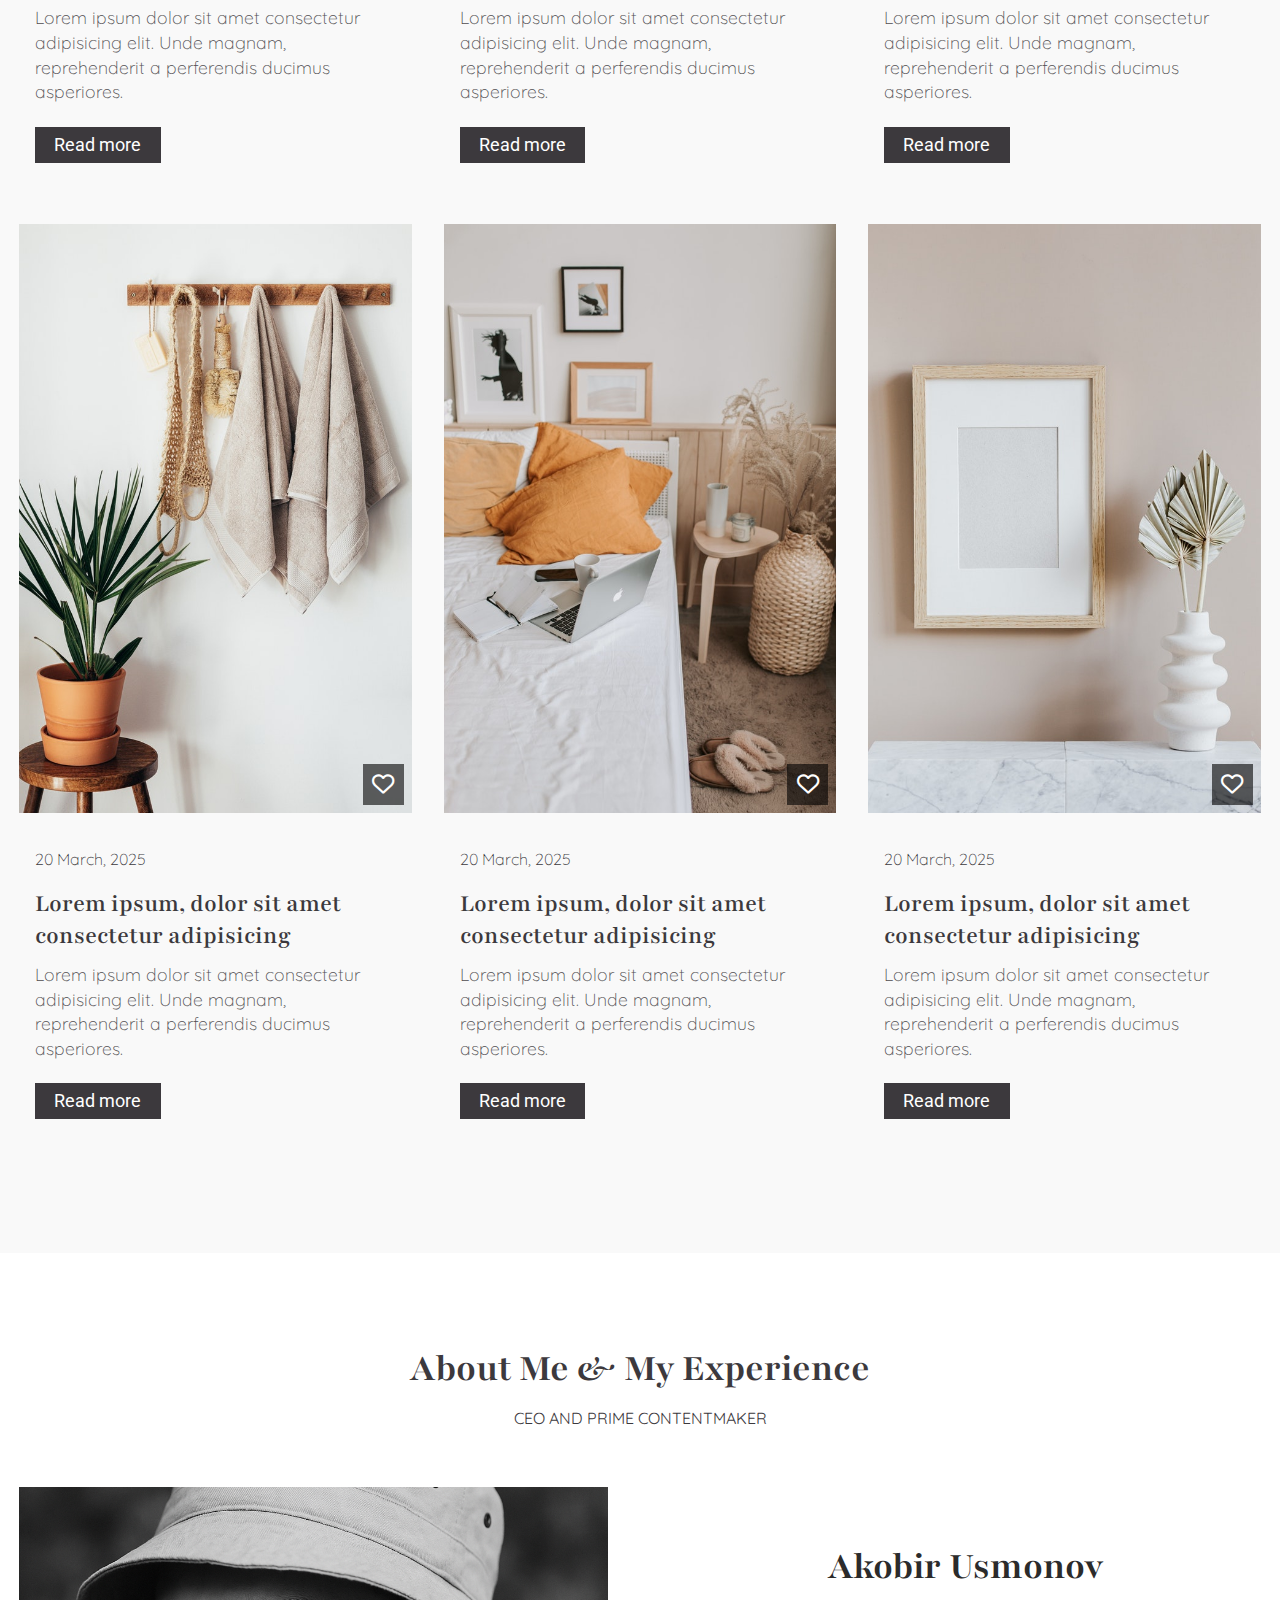
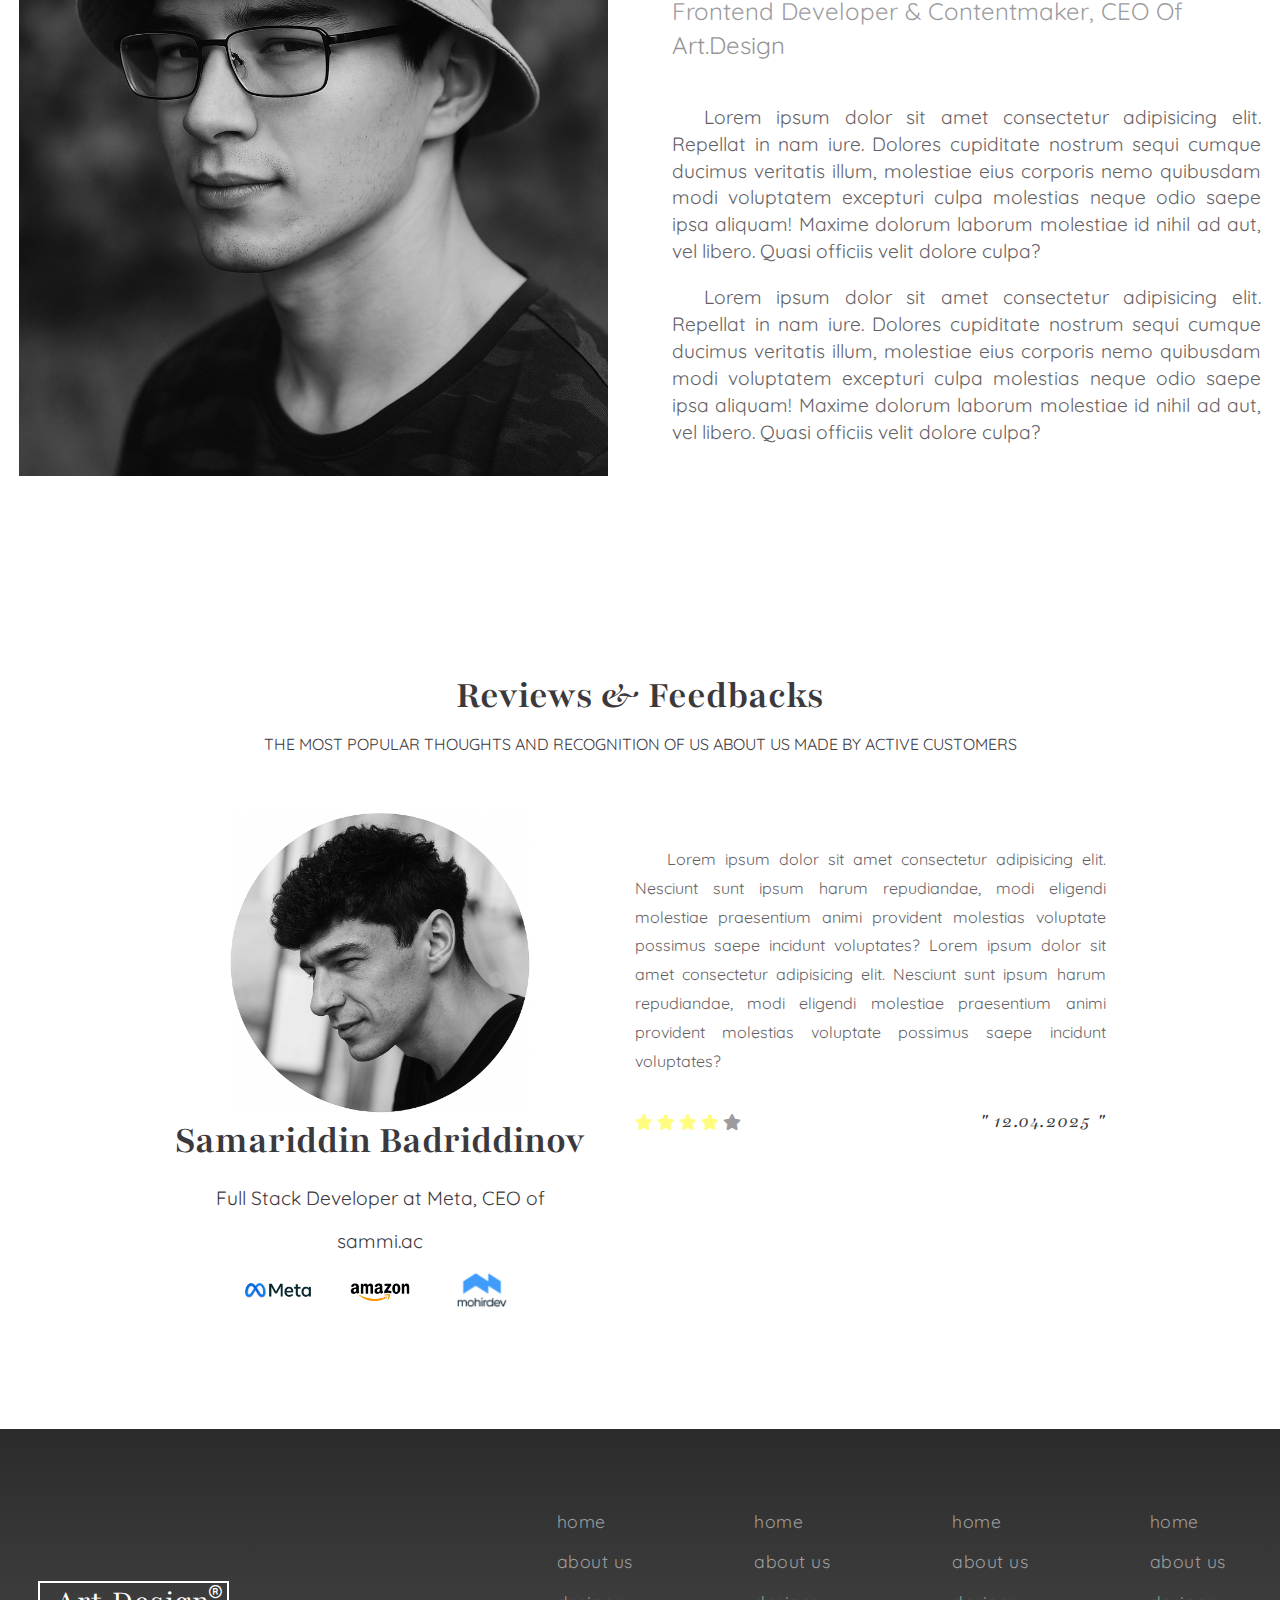
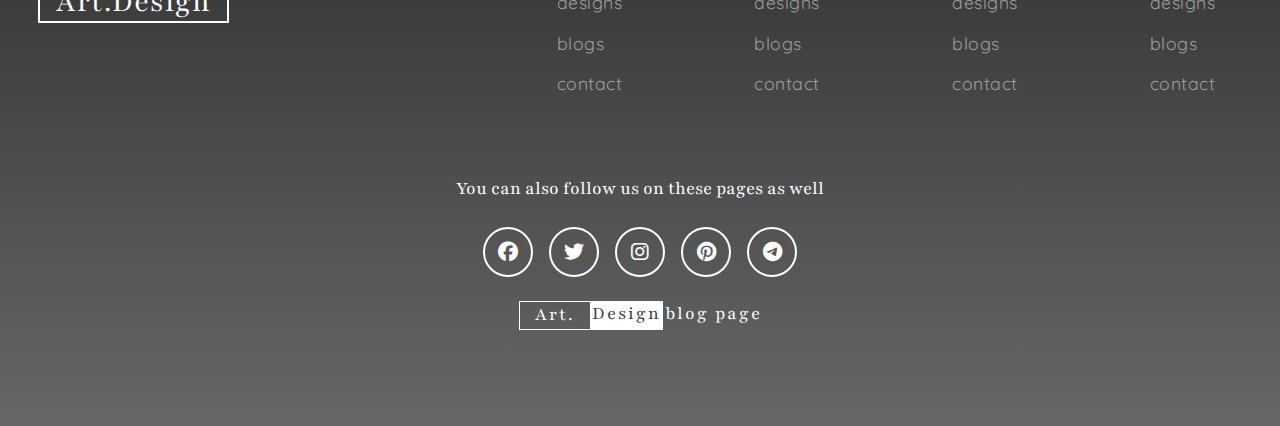
==== commit 1e01bbc6: "Add sign-in.js and change index.html, contac.html, main.css, global.css" ====
--- a/project4/index.html
+++ b/project4/index.html
@@ -1,5 +1,5 @@
 <!DOCTYPE html>
-<html lang="lang">
+<html lang="zxx">
     <head>
         <meta charset="UTF-8">
         <meta name="viewport" content="width=device-width, initial-scale=1.0">
@@ -13,6 +13,7 @@
 
         <!-- Fontawesome icon link -->
         <link rel="stylesheet" href="https://cdnjs.cloudflare.com/ajax/libs/font-awesome/6.7.2/css/all.min.css" integrity="sha512-Evv84Mr4kqVGRNSgIGL/F/aIDqQb7xQ2vcrdIwxfjThSH8CSR7PBEakCr51Ck+w+/U6swU2Im1vVX0SVk9ABhg==" crossorigin="anonymous" referrerpolicy="no-referrer">
+        
         <!-- CSS links -->
         <link rel="stylesheet" href="./css/main.css">
         <link rel="stylesheet" href="./css/global.css">
@@ -48,7 +49,7 @@
                                             <a href="#reviews">reviews</a>
                                         </li>
                                         <li class="navbarItem">
-                                            <a href="./contact.html">contact us</a>
+                                            <a href="./contact.html">contact</a>
                                         </li>
                                     </ul>
                                 </div>
@@ -88,9 +89,14 @@
                                             <a href="#reviews">reviews</a>
                                         </li>
                                         <li class="sidebarNavbarItem">
-                                            <a href="./contact.html">contact us</a>
+                                            <a href="./contact.html">contact</a>
                                         </li>
                                     </ul>
+                                </div>
+                                <div class="sidebarContentFooter">
+                                    <p>
+                                        © 2025 <a href="#">Art.Design</a>. All content is protected by copyright and may not be reproduced without permission.
+                                    </p>
                                 </div>
                             </div>
                         </div>
@@ -116,6 +122,32 @@
                                         <i class="fas fa-search"></i>
                                     </button>
                                 </form>
+                            </div>
+                            <button id="openSignInModal" class="openSignInModal openModal">Sign in</button>
+                            <button id="openSignUpModal" class="openSignUpModal openModal">Sign up</button>
+                            <div id="signInModal" class="signInModal">
+                                <div class="signInModalContent">
+                                    <div class="signInModalContentTitle">
+                                        <h4>Sign in to Art.Design</h4>
+                                    </div>
+                                    <div class="signInModalContentInput">
+                                        <form action="https://echo.htmlacademy.ru" method="GET">
+                                            <div class="contentInputItem">
+                                                <label for="email">Username or email address</label>
+                                                <input type="text" name="Email" id="email" required>
+                                            </div>
+                                            <div class="contentInputItem">
+                                                <label for="password">
+                                                    <span>Password</span>
+                                                    <a href="#">Forgot password?</a>
+                                                </label>
+                                                <input type="password" name="Password" id="password">
+                                            </div>
+                                            <button id="signIn" class="signIn">Sign in</button>
+                                        </form>
+                                        <button id="closeSignInModal" class="closeSignInModal">Cancel</button>
+                                    </div>
+                                </div>
                             </div>
                             <button id="scrollToTopBtn" class="scrollToTopBtnGradient" title="Go to top">
                                 <i class="fa-solid fa-up-long"></i>
@@ -762,6 +794,7 @@
         <!-- /Footer section -->
         
         <!-- JS links -->
+        <script src="./js/sign-in.js"></script>
         <script src="./js/sidebar.js"></script>
         <script src="./js/reviews-carousel.js"></script>
         <script src="./js/scroll-to-top-btn.js"></script>
--- a/project4/css/main.css
+++ b/project4/css/main.css
@@ -89,6 +89,7 @@
 
 .navigationMenuNavbar .navbarItems .navbarItem a {
     color: #fff;
+    font-size: 0.8rem;
     padding-left: 1rem;
     padding-right: 1rem;
     margin-left: 0.2rem;
@@ -140,8 +141,8 @@
     margin-top: 0.8rem;
     border-radius: 2rem;
     padding: 0.6rem 1rem;
+    transition: 0.5s ease;
     justify-content: space-between;
-    transition: 0.5s ease;
 }
 
 .banner .bannerForm form:hover {
--- a/project4/css/global.css
+++ b/project4/css/global.css
@@ -44,8 +44,148 @@
     text-transform: uppercase;
 }
 
+/* Login modal styles */
+.banner .openModal {
+    border: none;
+    color: #fff;
+    cursor: pointer;
+    font-size: 1.2rem;
+    letter-spacing: 1px;
+    padding: 0.5rem 1.2rem;
+    margin: 2rem 1rem 0rem;
+    background: var(--dark);
+    transition: all 0.3s ease;
+    font-family: var(--Roboto);
+}
+
+.openModal:hover {
+    color: #cbcbcb;
+    transform: translateY(-25%);
+}
+
+.openModal:focus {
+    box-shadow: 0px 0px 10px 3px var(--shadow);
+}
+
+.signInModal {
+    top: 0;
+    left: 0;
+    opacity: 0;
+    width: 100%;
+    height: 100%;
+    z-index: 150;
+    display: none;
+    position: fixed;
+    transition: none;
+    align-items: center;
+    transform: scale(1.1);
+    justify-content: center;
+    backdrop-filter: blur(5px);
+    background-color: rgba(0, 0, 0, 0.3);
+}
+
+.signInModal .signInModalContent {
+    width: 375px;
+    border-radius: 10px;
+    background-color: #979797;
+    transition: opacity 4s ease;
+}
+
+.signInModalContent .signInModalContentTitle {
+    display: flex;
+    padding: 2rem 1.5rem;
+    justify-content: center;
+    background: var(--extraDark);
+    border-top-right-radius: 10px;
+    border-top-left-radius: 10px;
+}
+
+.signInModalContentTitle h4 {
+    font-size: 2rem;
+    font-weight: 100;
+    font-family: var(--Playfair);
+}
+
+.signInModalContent .signInModalContentInput {
+    margin: 1.5rem;
+    padding: 1.5rem;
+    border-radius: 10px;
+    background: #cbcbcb;
+}
+
+.signInModalContentInput form .contentInputItem {
+    display: flex;
+    margin-bottom: 1rem;
+    flex-direction: column;
+    align-items: flex-start;
+}
+
+.contentInputItem label {
+    font-size: 1rem;
+    color: var(--dark);
+    margin-bottom: 0.8rem;
+    font-family: var(--Quicksand);
+}
+
+.contentInputItem label[for="password"] {
+    width: 100%;
+    display: flex;
+    justify-content: space-between;
+}
+
+.contentInputItem label[for="password"] a {
+    color: #036dde;
+    text-decoration: none;
+}
+
+.contentInputItem input {
+    width: 100%;
+    outline: none;
+    border-radius: 5px;
+    padding: 0.5rem 1rem;
+    border: 2px solid #979797;
+}
+
+.contentInputItem input:focus {
+    border-color: #464646;
+}
+
+.signInModalContentInput .signIn {
+    width: 100%;
+    border: none;
+    color: #fff;
+    cursor: pointer;
+    font-size: 1rem;
+    font-weight: 400;
+    border-radius: 5px;
+    margin-bottom: 1rem;
+    padding: 0.5rem 1rem;
+    background: #1F883D;
+    font-family: var(--Roboto);
+}
+
+.signInModalContentInput .signIn:hover {
+    background: #1e7437;
+}
+
+.closeSignInModal {
+    width: 100%;
+    border: none;
+    color: #fff;
+    cursor: pointer;
+    font-size: 1rem;
+    border-radius: 5px;
+    padding: 0.5rem 1rem;
+    background: var(--dark);
+    font-family: var(--Roboto);
+}
+
+.closeSignInModal:hover {
+    background: var(--extraDark);
+}
+
 /* Sidebar menu styles */
-.headerSection .aside #toggleSidebar {
+#toggleSidebar {
     top: 50%;
     opacity: 0;
     border: none;
@@ -61,19 +201,19 @@
     border-bottom-right-radius: 1rem;
 }
 
-.aside #toggleSidebar.visible {
+#toggleSidebar.visible {
     opacity: 1;
 }
 
-.aside #toggleSidebar i {
+#toggleSidebar i {
     font-size: 1.4rem;
 }
 
-.aside .sidebar {
+.sidebar {
     top: 0;
     z-index: 50;
-    left: -22rem;
-    width: 22rem;
+    left: -18rem;
+    width: 18rem;
     height: 100vh;
     position: fixed;
     overflow-y: auto;
@@ -84,7 +224,6 @@
     border-bottom-right-radius: 1rem;
     background: rgba(0, 0, 0, 0.8);
     box-shadow: 2px 0px 5px rgba(0, 0, 0, 0.5);
-
 }
 
 .sidebar.active {
@@ -105,6 +244,7 @@
 }
 
 .sidebarContent .sidebarLogo {
+    margin: 2rem 0rem;
     align-self: center;
 }
 
@@ -132,6 +272,7 @@
 }
 
 .sidebarNavigationMenu .sidebarNavbarItems {
+    display: flex;
     list-style: none;
     flex-direction: column;
 }
@@ -142,9 +283,11 @@
 
 .sidebarNavbarItems .sidebarNavbarItem a {
     color: #fff;
-    padding: 1rem 3rem;
     display: block;
     font-weight: 600;
+    font-size: 0.8rem;
+    padding: 1rem 3rem;
+    letter-spacing: 1px;
     text-decoration: none;
     text-transform: uppercase;
     transition: all 0.3s ease;
@@ -155,6 +298,25 @@
     background: rgba(255, 255, 255, 0.1);
 }
 
+.sidebarContent .sidebarContentFooter {
+    margin: 2rem 0rem;
+    align-self: center;
+    padding: 0rem 0.5rem;
+}
+
+.sidebarContentFooter p,
+.sidebarContentFooter a {
+    color: #979797;
+    font-size: 0.8rem;
+    text-align: center;
+    text-decoration: none;
+    font-family: var(--Playfair);
+}
+
+.sidebarContentFooter a:hover {
+    text-decoration: underline;
+}
+
 .backdrop {
     inset: 0;
     z-index: 25;
@@ -169,6 +331,7 @@
     background: rgba(0, 0, 0, 0.7);
 }
 
+/* Scroll to top butotn styles */
 .scrollToTopBtnGradient {
     background: linear-gradient(to bottom, var(--extraDark), #979797);
     background-size: 180% 180%;
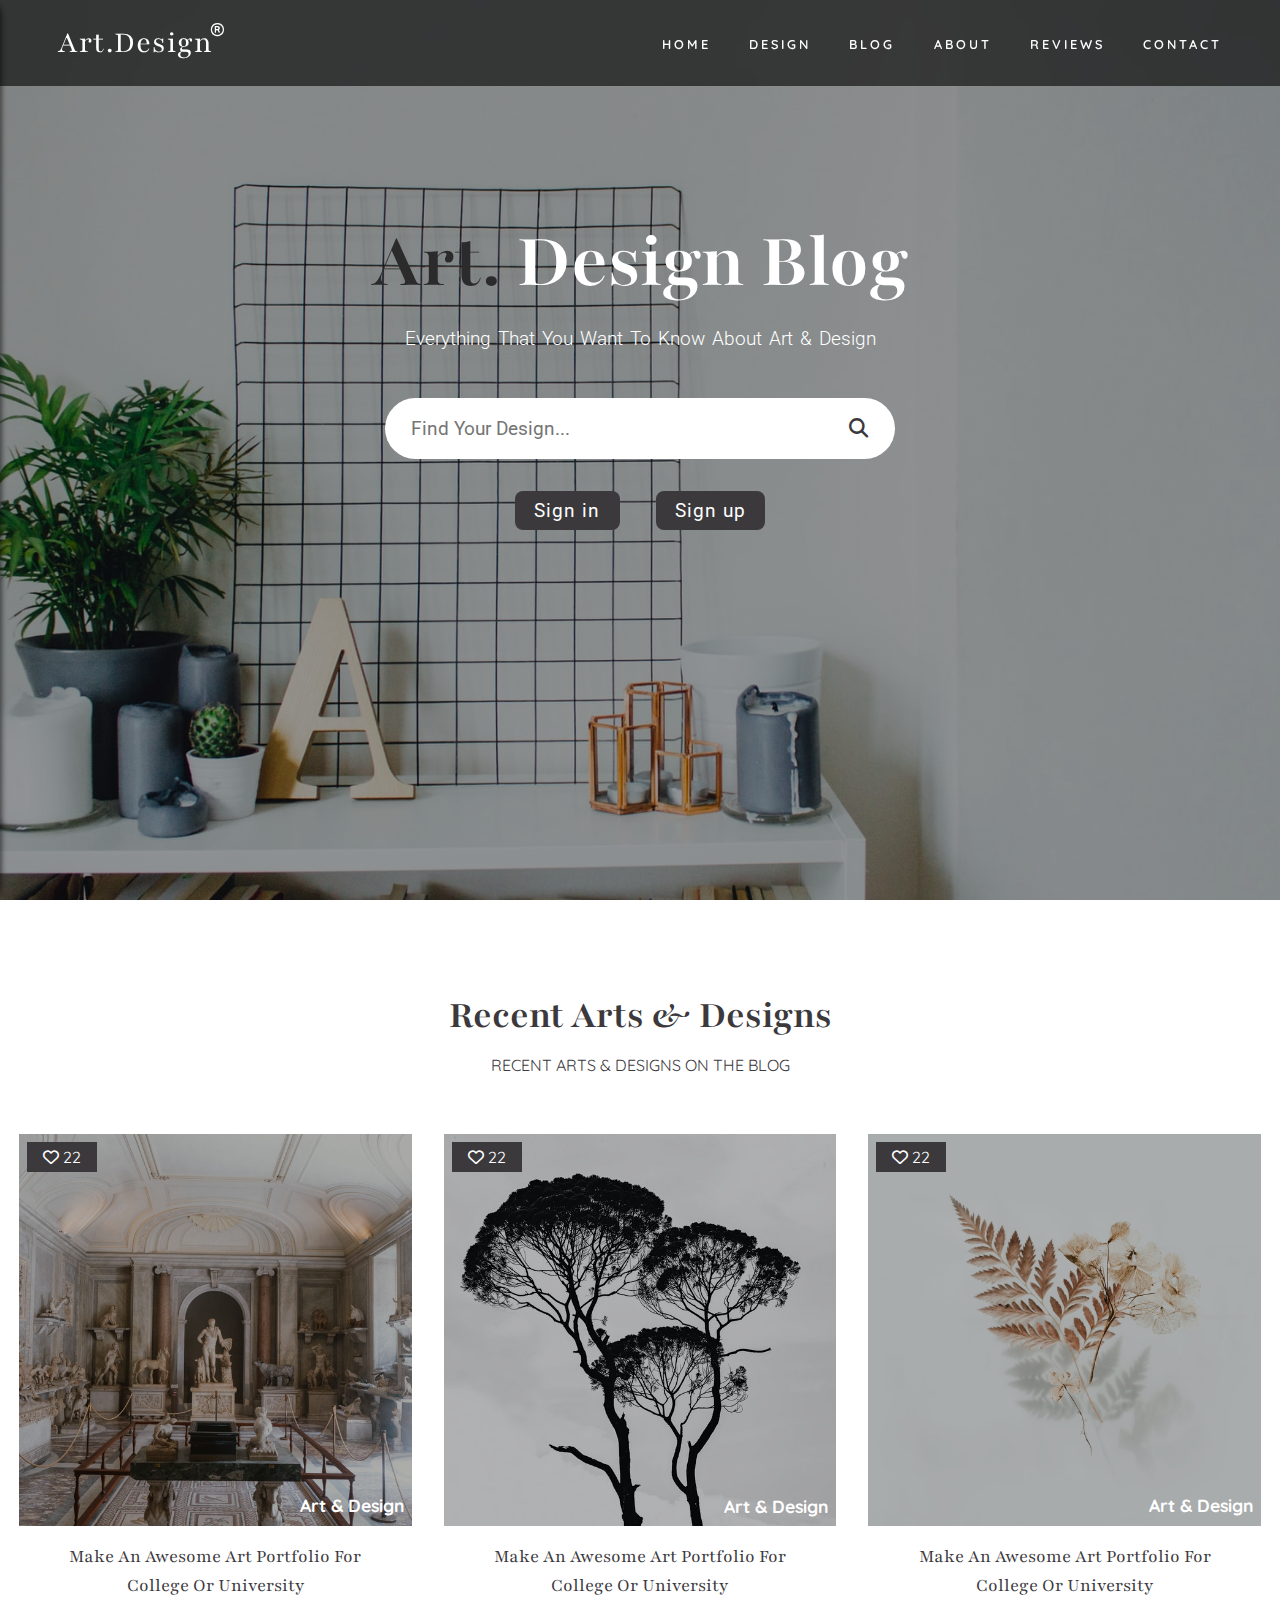
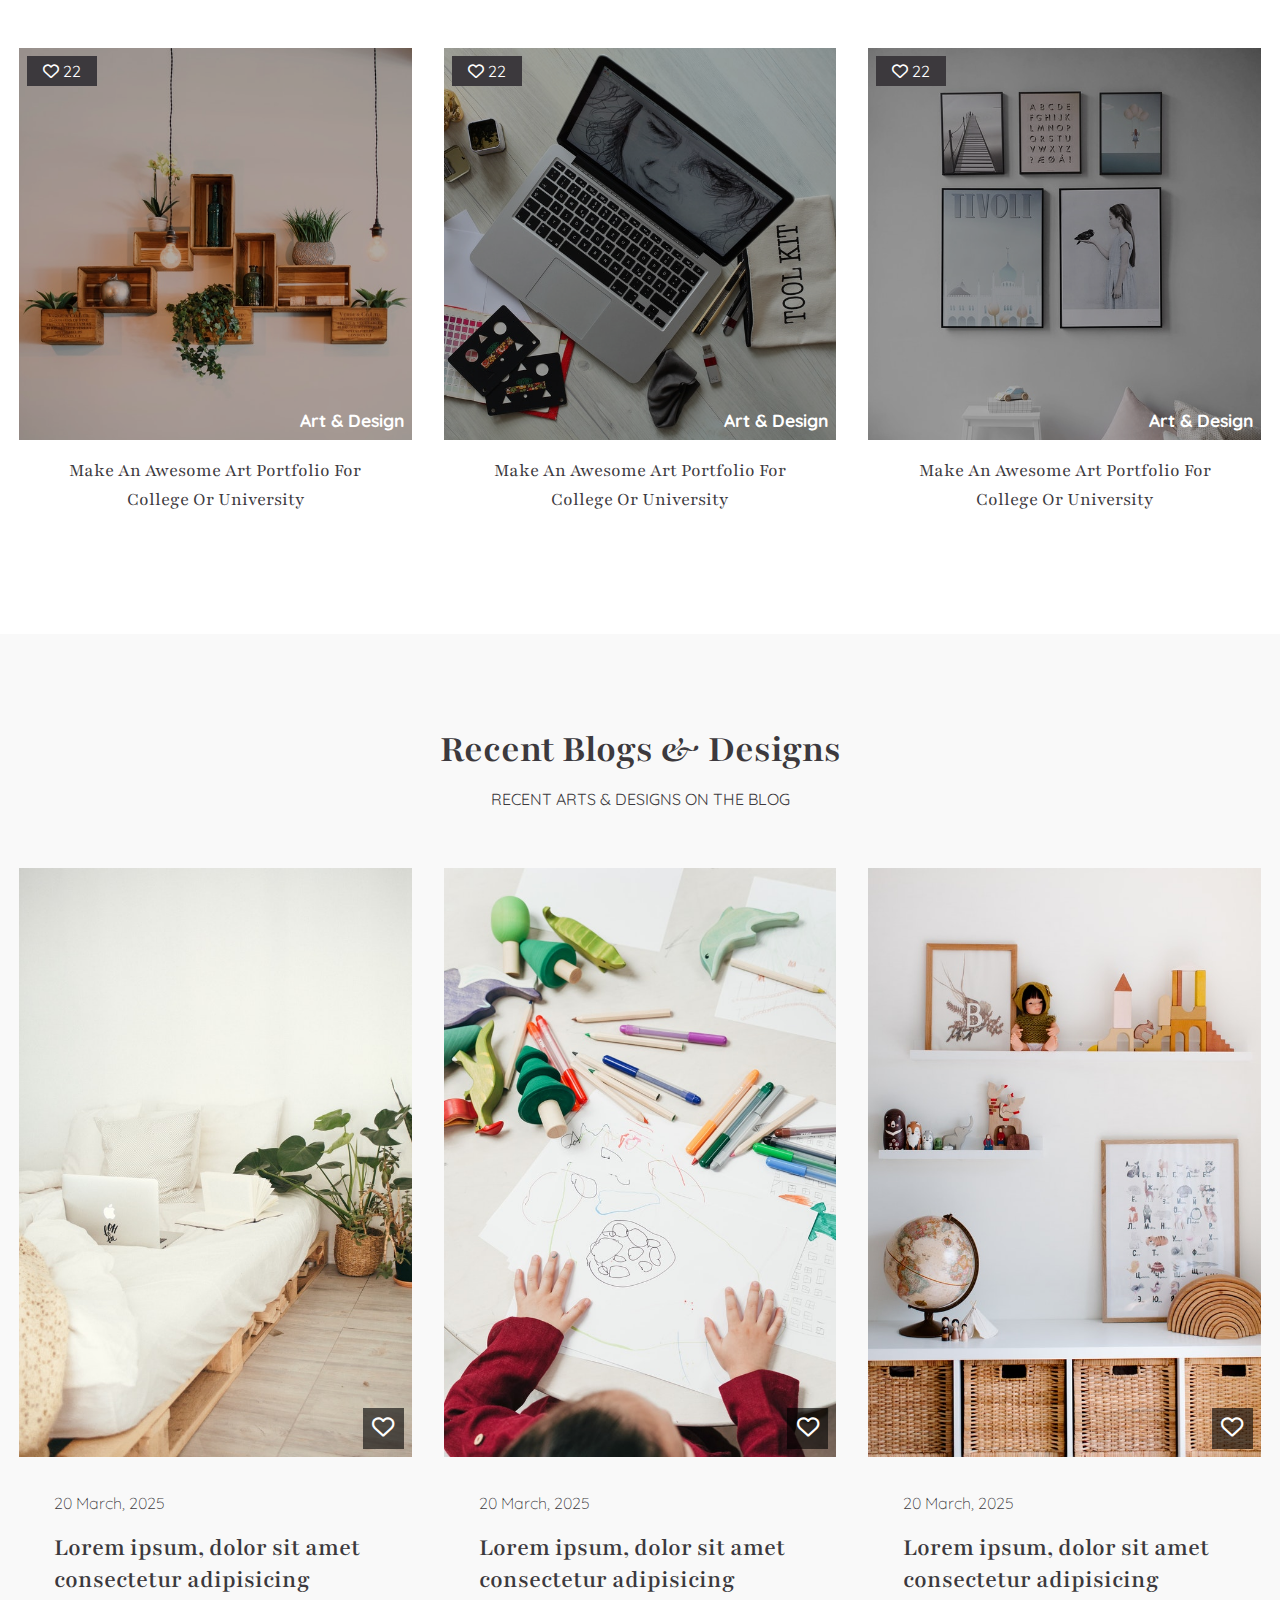
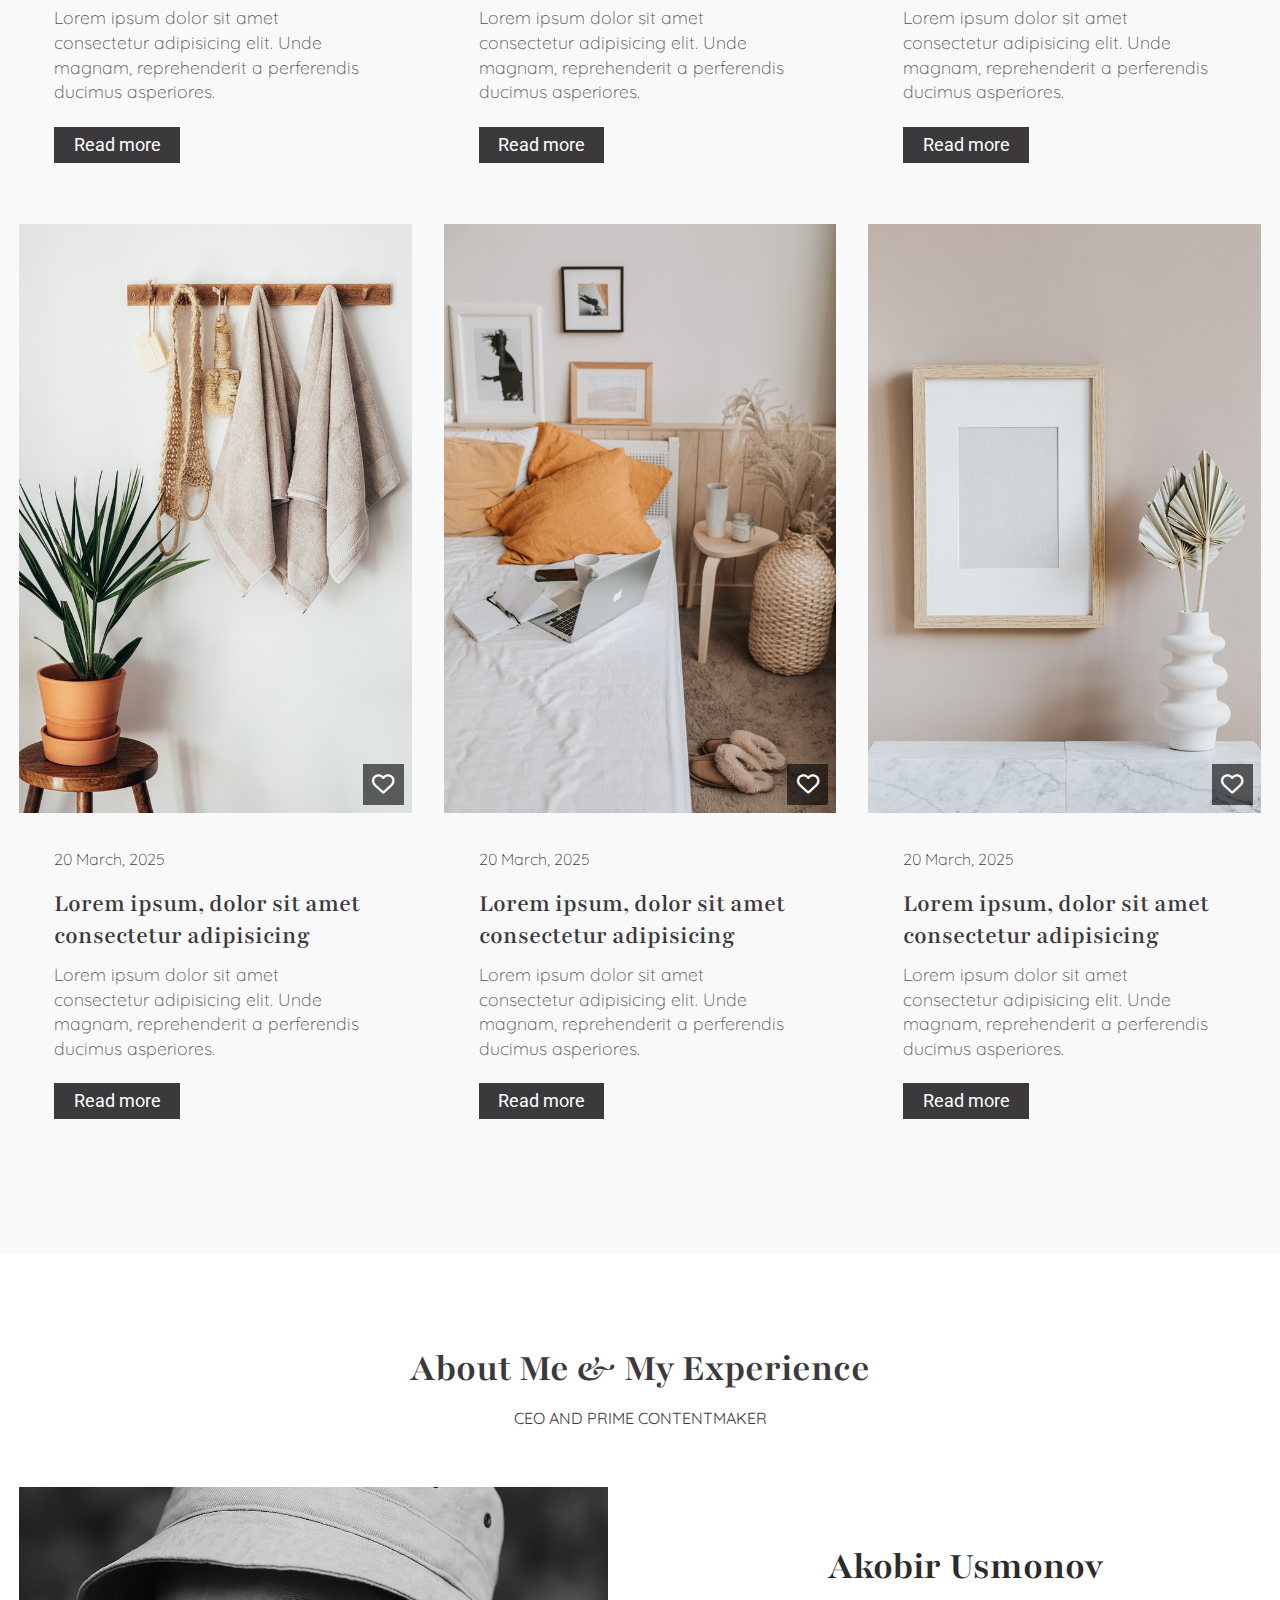
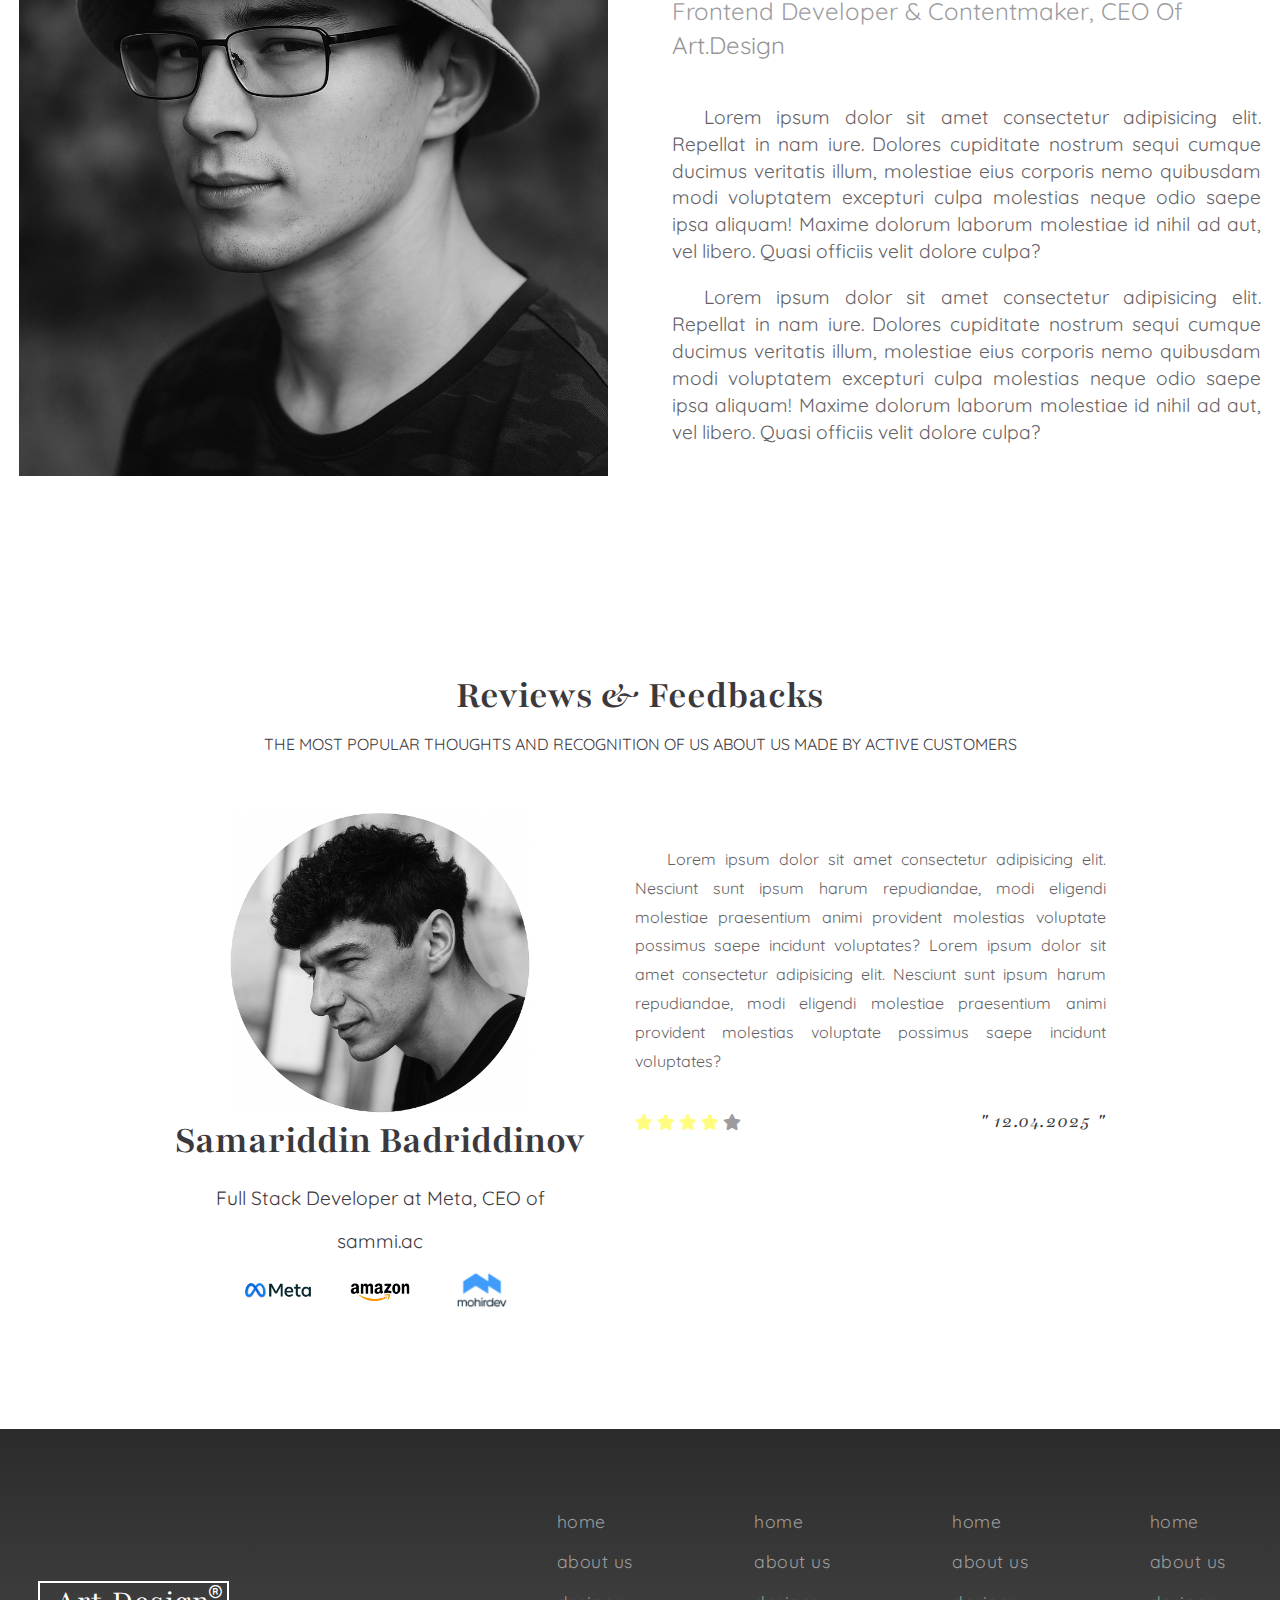
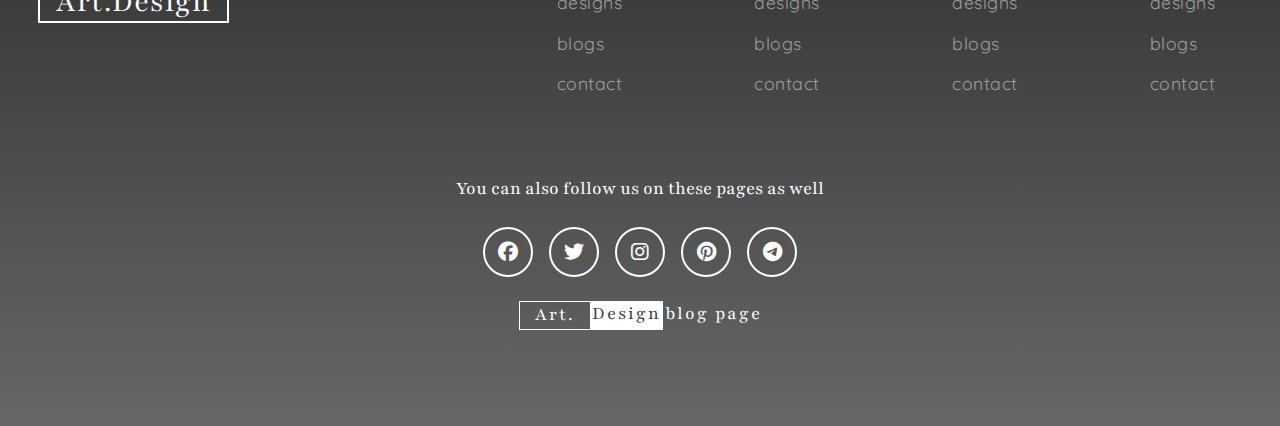
==== commit 44b28fe6: "Add contact.css, there are some chages in index.html, contact.html, main.css, global.css and add new" ====
--- a/project4/index.html
+++ b/project4/index.html
@@ -22,6 +22,7 @@
         
         <!-- Header section -->
             <header id="header" class="headerSection">
+                
                 <!-- Navigation menu -->
                     <nav id="navbar" class="navbar">
                         <div class="container">
--- a/project4/css/main.css
+++ b/project4/css/main.css
@@ -29,107 +29,8 @@
 }
 
 /* Header section styles */
-.headerSection {
-    height: 100vh;
-    background: linear-gradient(rgba(0, 0, 0, 0.4), rgba(0, 0, 0, 0.4)),
-                url("../images/banner-bg.jpg")
-                center/cover
-                no-repeat
-                fixed;
-}
-
-.navbar {
-    top: 0;
-    left: 0;
-    right: 0;
-    z-index: 10;
-    padding: 1.2rem;
-    position: sticky;
-    backdrop-filter: blur(8px);
-    background-color: rgba(0, 0, 0, 0.6);
-}
-
-.navigationMenu {
-    display: flex;
-    align-items: center;
-    justify-content: space-between;
-}
-
-.navigationMenu .navigationMenuLogo a {
-    color: #fff;
-    display: block;
-    font-size: 2rem;
-    position: relative;
-    padding: 0rem 1rem;
-    margin: 0rem 0.2rem;
-    letter-spacing: 1px;
-    text-decoration: none;
-    font-family: var(--Playfair);
-}
-
-.navigationMenu .navigationMenuLogo a i {
-    top: 4px;
-    right: 4px;
-    font-size: 0.8rem;
-    position: absolute;
-} 
-
-.navigationMenu .navigationMenuNavbar {
-    padding: 0.8rem 0rem;
-}
-
-.navigationMenu .navigationMenuNavbar .navbarItems {
-    display: flex;
-    list-style: none;
-    font-weight: 600;
-    letter-spacing: 3px;
-    text-transform: uppercase;
-    font-family: var(--Roboto);
-}
-
-.navigationMenuNavbar .navbarItems .navbarItem a {
-    color: #fff;
-    font-size: 0.8rem;
-    padding-left: 1rem;
-    padding-right: 1rem;
-    margin-left: 0.2rem;
-    margin-right: 0.2rem;
-    display: inline-block;
-    text-decoration: none;
-    transition: opacity 0.5s ease;
-}
-
-.navbarItems .navbarItem a:hover {
-    opacity: 0.7;
-}
-
 .headerSection .banner {
-    color: #fff;
-    display: flex;
     padding-top: 10%;
-    text-align: center;
-    align-items: center;
-    justify-content: center;
-}
-
-.banner .bannerInfo .bannerTitle {
-    font-size: 5rem;
-    line-height: 1.2;
-    font-family: var(--Playfair);
-}
-
-.bannerInfo .bannerTitle span {
-    color: var(--extraDark);
-    font-family: var(--Playfair);
-}
-
-.bannerInfo .bannerText {
-    font-weight: 300;
-    font-size: 1.2rem;
-    word-spacing: 2px;
-    padding: 1rem 0rem 2rem;
-    font-family: var(--Roboto);
-    text-transform: capitalize;
 }
 
 .banner .bannerForm form {
@@ -303,7 +204,7 @@
 }
 
 .blogSectionCard .blogSectionCardInfo {
-    padding: 0rem 1rem;
+    padding: 0rem 2.2rem;
     margin: 2.2rem 0rem;
 }
 
--- a/project4/css/global.css
+++ b/project4/css/global.css
@@ -1,3 +1,15 @@
+/* Root styles */
+@import url('https://fonts.googleapis.com/css2?family=Playfair:ital,opsz,wght@0,5..1200,300..900;1,5..1200,300..900&family=Quicksand:wght@300..700&family=Roboto:ital,wght@0,100..900;1,100..900&display=swap');
+
+:root {
+    --Playfair: "Playfair", serif;
+    --Quicksand: "Quicksand", sans-serif;
+    --Roboto: "Roboto", sans-serif;
+    --dark: #3c393d;
+    --shadow: #6f6f6f;
+    --extraDark: #2b2b2b;
+}
+
 /* Global styles */
 * {
     margin: 0px;
@@ -44,6 +56,109 @@
     text-transform: uppercase;
 }
 
+/* Header section styles */
+.headerSection {
+    height: 100vh;
+    background: linear-gradient(rgba(0, 0, 0, 0.4), rgba(0, 0, 0, 0.4)),
+                url("../images/banner-bg.jpg")
+                center/cover
+                no-repeat
+                fixed;
+}
+
+.navbar {
+    top: 0;
+    left: 0;
+    right: 0;
+    z-index: 10;
+    padding: 1.2rem;
+    position: sticky;
+    backdrop-filter: blur(8px);
+    background-color: rgba(0, 0, 0, 0.6);
+}
+
+.navigationMenu {
+    display: flex;
+    align-items: center;
+    justify-content: space-between;
+}
+
+.navigationMenu .navigationMenuLogo a {
+    color: #fff;
+    display: block;
+    font-size: 2rem;
+    position: relative;
+    padding: 0rem 1rem;
+    margin: 0rem 0.2rem;
+    letter-spacing: 1px;
+    text-decoration: none;
+    font-family: var(--Playfair);
+}
+
+.navigationMenu .navigationMenuLogo a i {
+    top: 4px;
+    right: 4px;
+    font-size: 0.8rem;
+    position: absolute;
+} 
+
+.navigationMenu .navigationMenuNavbar {
+    padding: 0.8rem 0rem;
+}
+
+.navigationMenu .navigationMenuNavbar .navbarItems {
+    display: flex;
+    list-style: none;
+    font-weight: 600;
+    letter-spacing: 3px;
+    text-transform: uppercase;
+    font-family: var(--Roboto);
+}
+
+.navigationMenuNavbar .navbarItems .navbarItem a {
+    color: #fff;
+    font-size: 0.8rem;
+    padding-left: 1rem;
+    padding-right: 1rem;
+    margin-left: 0.2rem;
+    margin-right: 0.2rem;
+    display: inline-block;
+    text-decoration: none;
+    transition: opacity 0.5s ease;
+}
+
+.navbarItems .navbarItem a:hover {
+    opacity: 0.7;
+}
+
+.headerSection .banner {
+    color: #fff;
+    display: flex;
+    text-align: center;
+    align-items: center;
+    justify-content: center;
+}
+
+.banner .bannerInfo .bannerTitle {
+    font-size: 5rem;
+    line-height: 1.2;
+    font-family: var(--Playfair);
+}
+
+.bannerInfo .bannerTitle span {
+    color: var(--extraDark);
+    font-family: var(--Playfair);
+}
+
+.bannerInfo .bannerText {
+    font-weight: 300;
+    font-size: 1.2rem;
+    word-spacing: 2px;
+    padding: 1rem 0rem 2rem;
+    font-family: var(--Roboto);
+    text-transform: capitalize;
+}
+
 /* Login modal styles */
 .banner .openModal {
     border: none;
@@ -51,6 +166,7 @@
     cursor: pointer;
     font-size: 1.2rem;
     letter-spacing: 1px;
+    border-radius: 0.5rem;
     padding: 0.5rem 1.2rem;
     margin: 2rem 1rem 0rem;
     background: var(--dark);
@@ -87,8 +203,8 @@
 .signInModal .signInModalContent {
     width: 375px;
     border-radius: 10px;
-    background-color: #979797;
     transition: opacity 4s ease;
+    background-color: rgba(150, 150, 150, 0.8);
 }
 
 .signInModalContent .signInModalContentTitle {
@@ -96,8 +212,9 @@
     padding: 2rem 1.5rem;
     justify-content: center;
     background: var(--extraDark);
+    border-top-left-radius: 10px;
     border-top-right-radius: 10px;
-    border-top-left-radius: 10px;
+    background: rgba(0, 0, 0, 0.8);
 }
 
 .signInModalContentTitle h4 {
@@ -219,7 +336,7 @@
     overflow-y: auto;
     overflow-x: hidden;
     backdrop-filter: blur(8px);
-    transition: left 0.6s ease;
+    transition: left 0.3s ease;
     border-top-right-radius: 1rem;
     border-bottom-right-radius: 1rem;
     background: rgba(0, 0, 0, 0.8);
@@ -331,7 +448,7 @@
     background: rgba(0, 0, 0, 0.7);
 }
 
-/* Scroll to top butotn styles */
+/* Scroll to top button styles */
 .scrollToTopBtnGradient {
     background: linear-gradient(to bottom, var(--extraDark), #979797);
     background-size: 180% 180%;
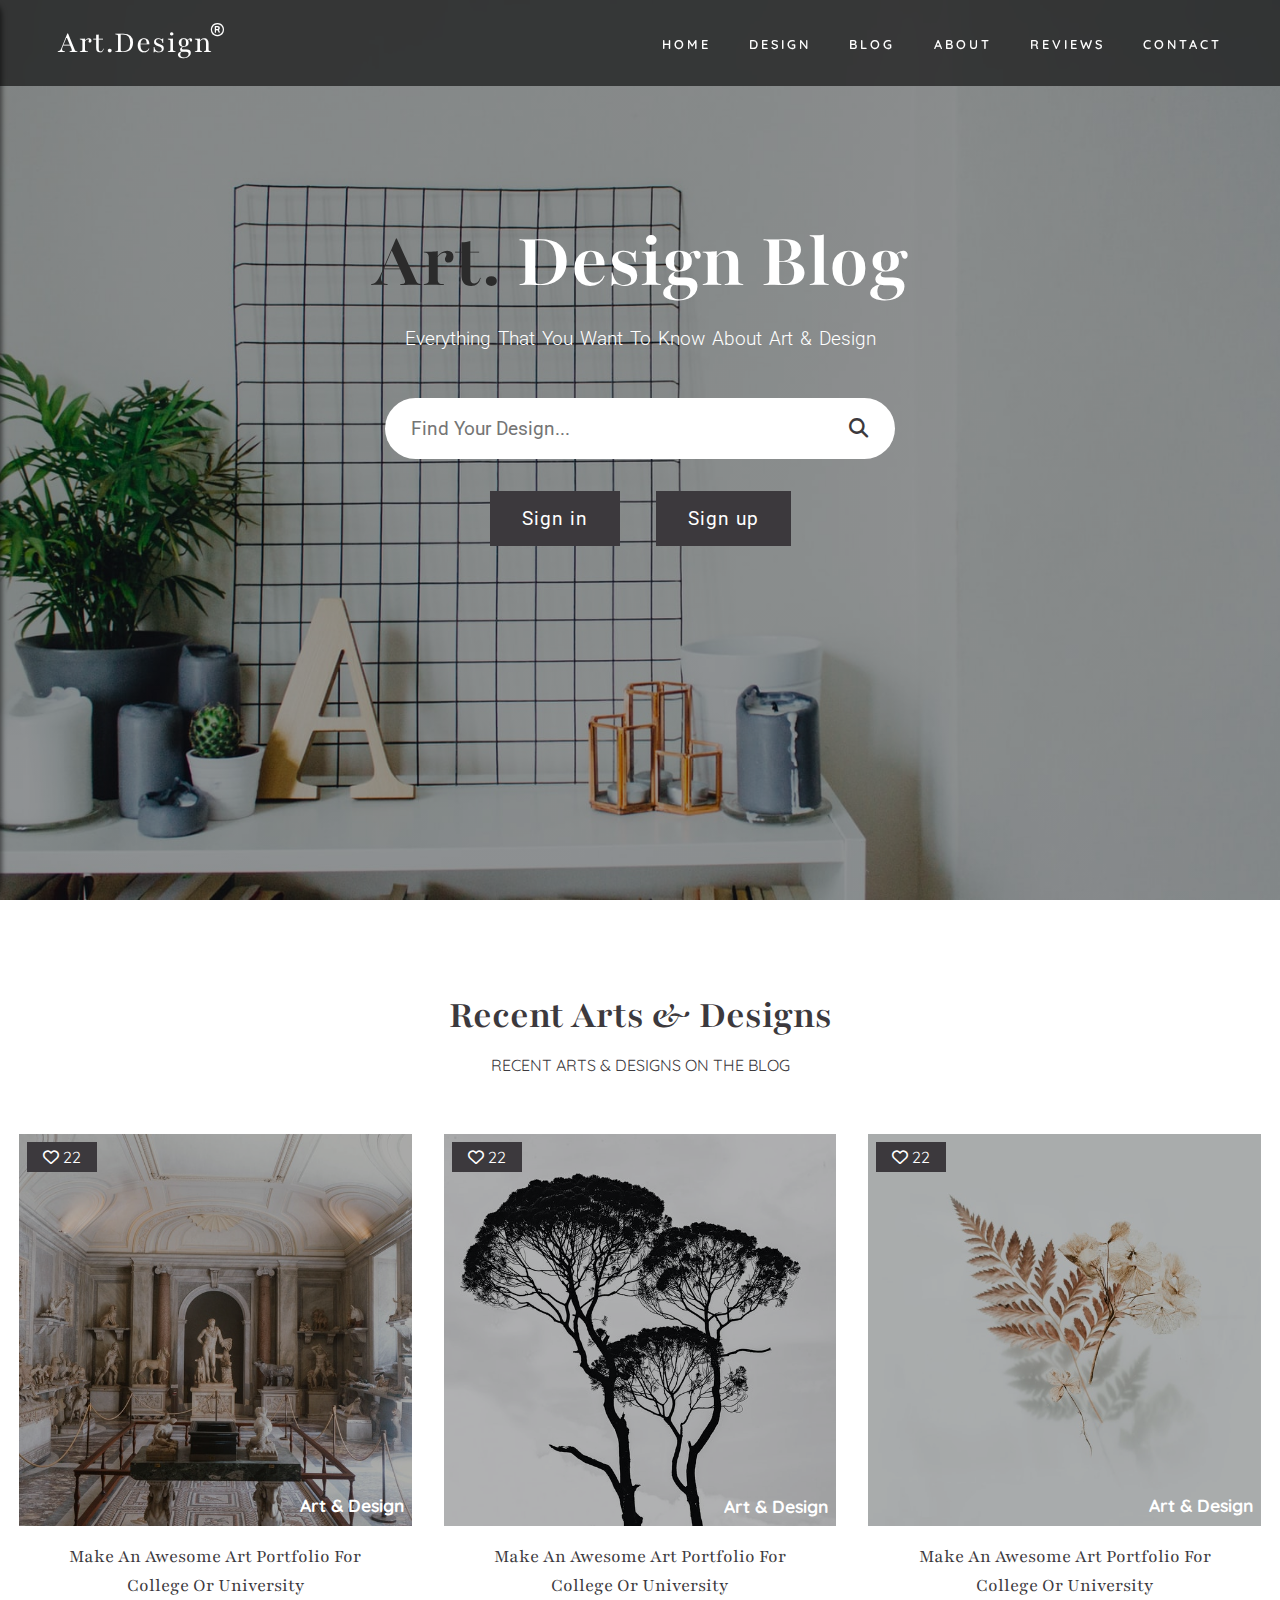
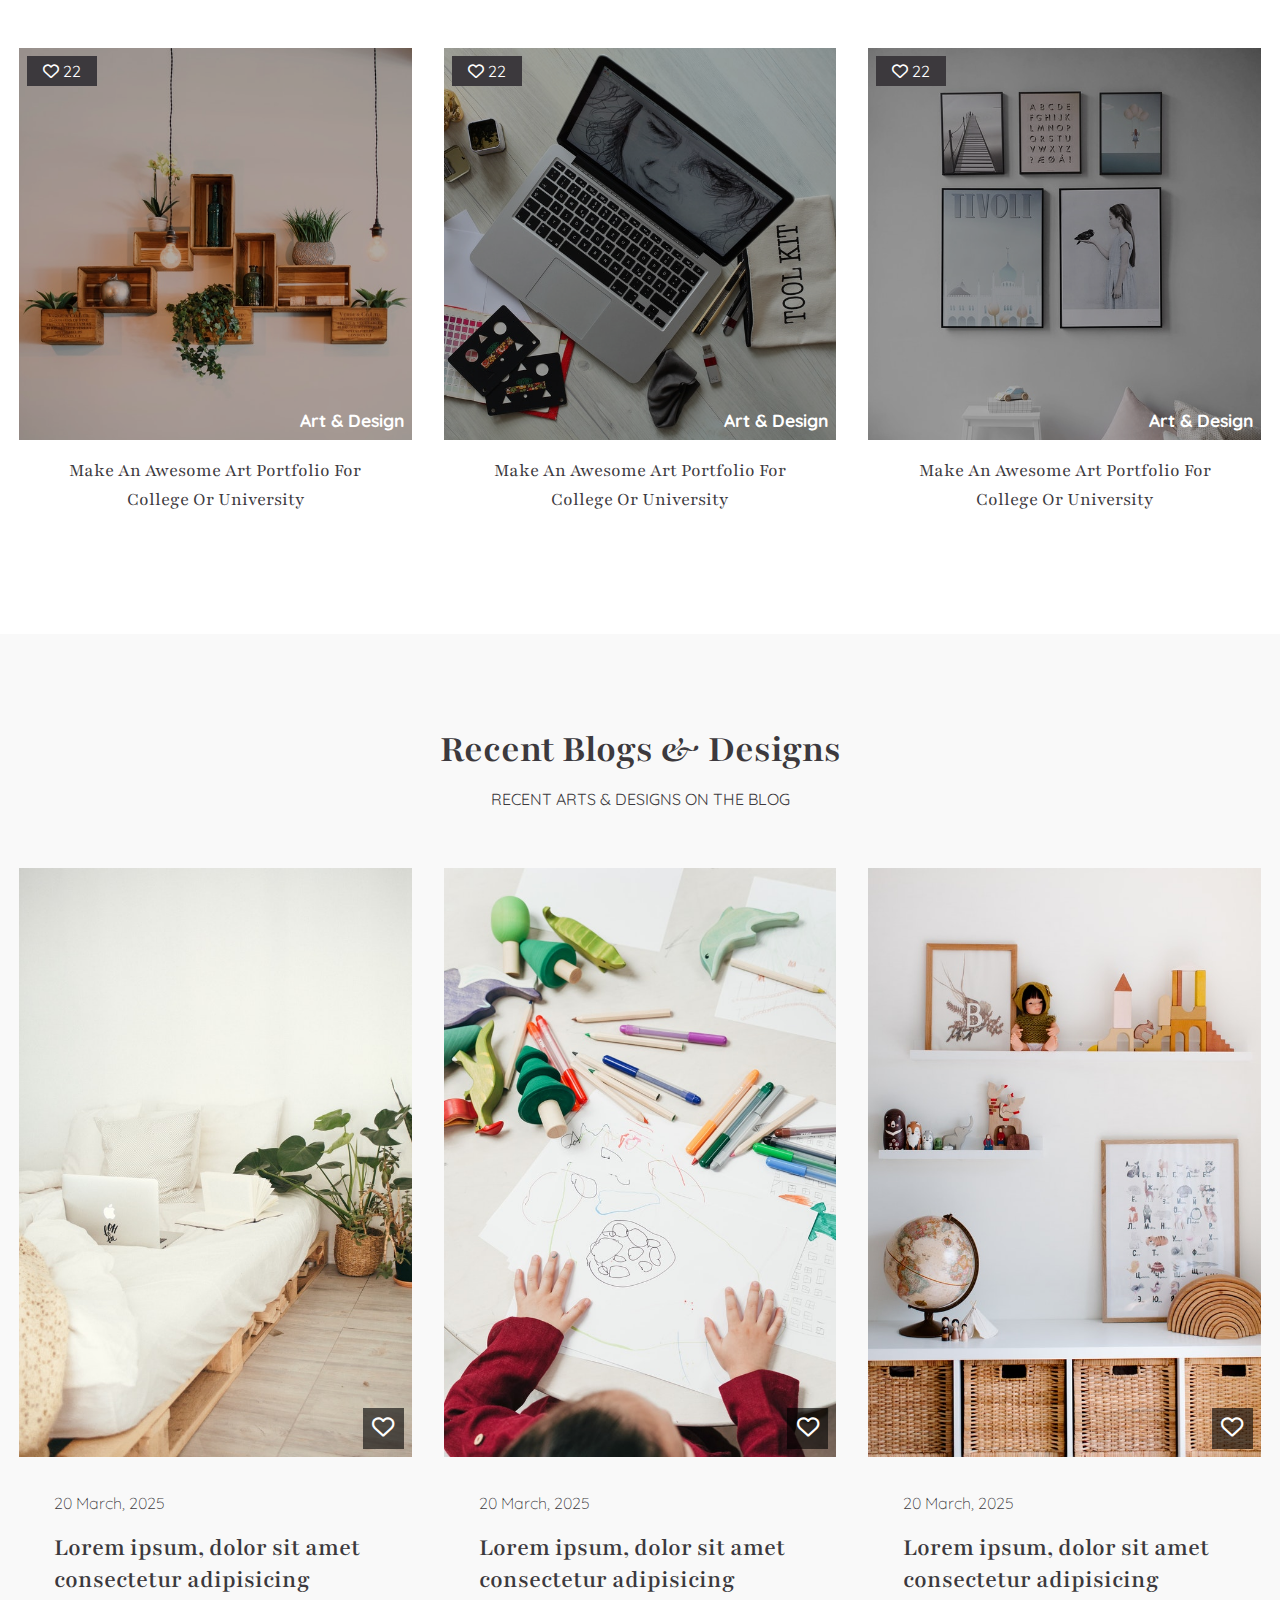
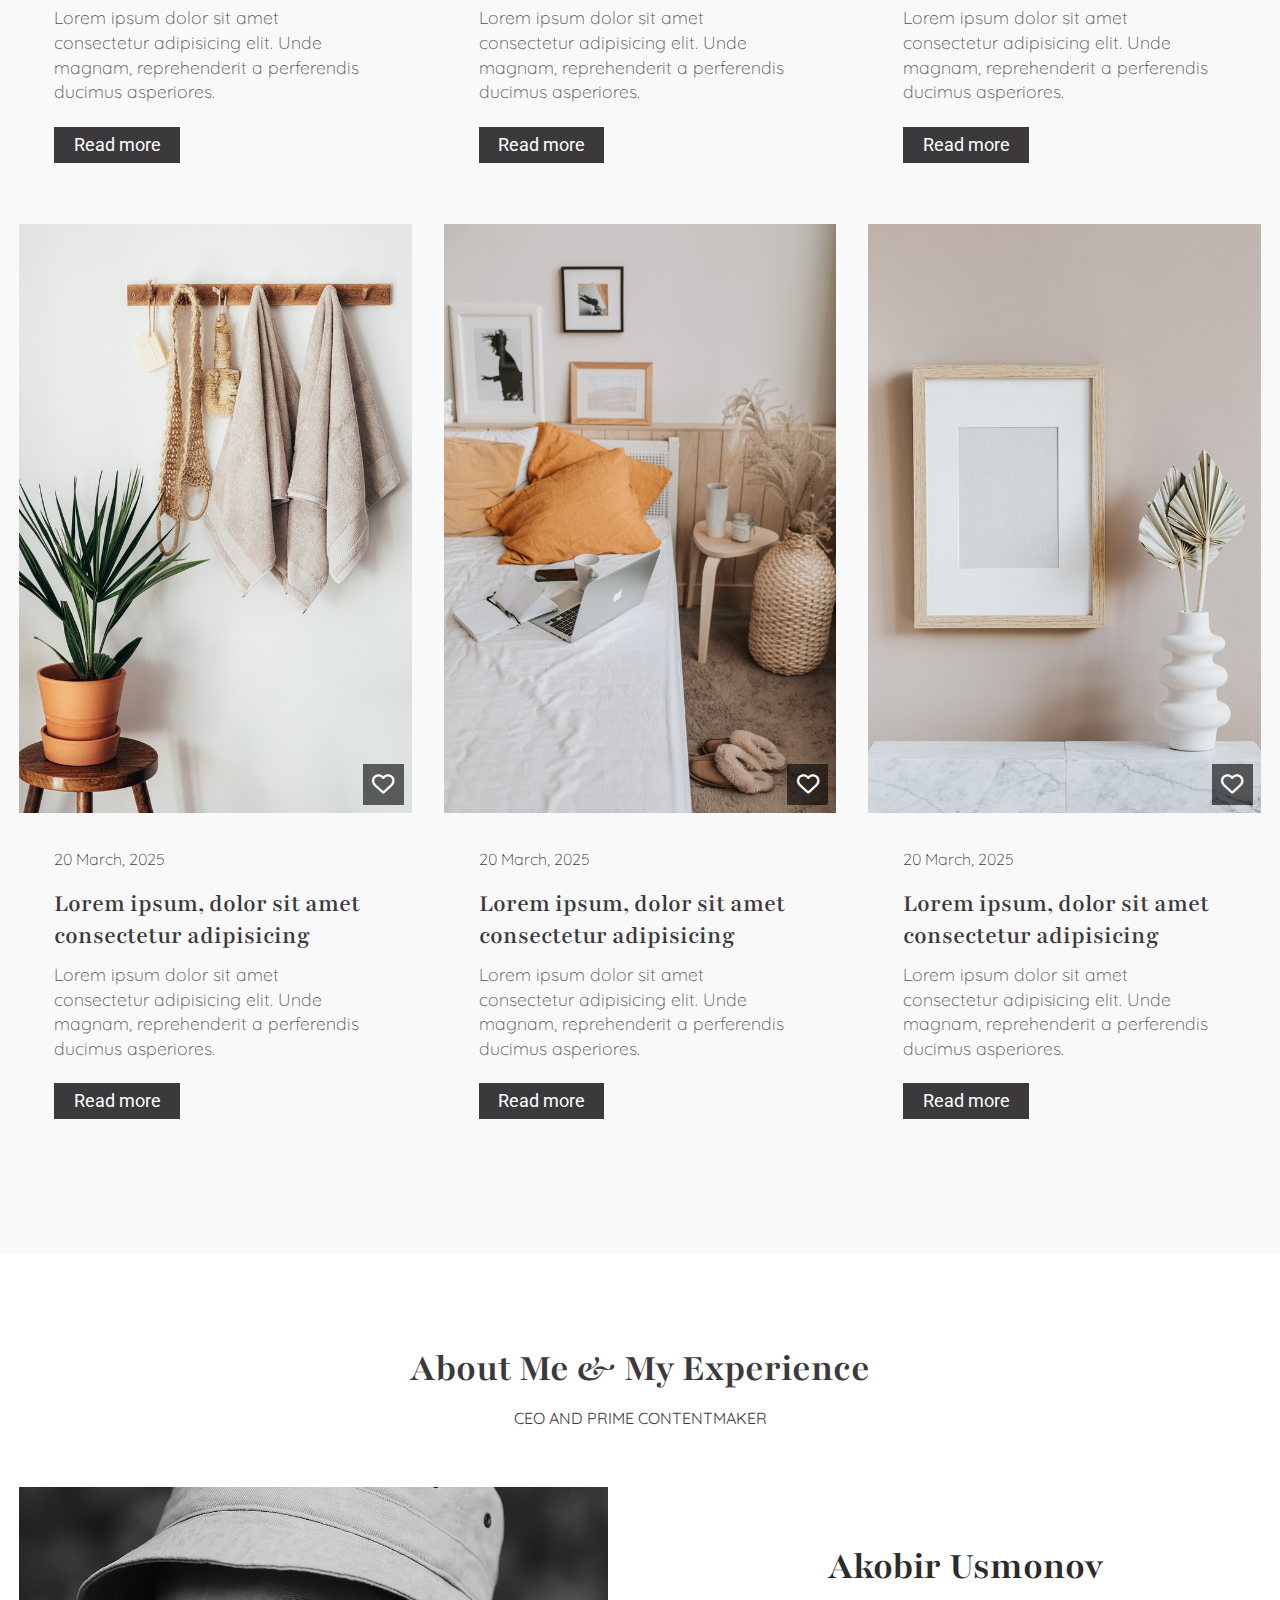
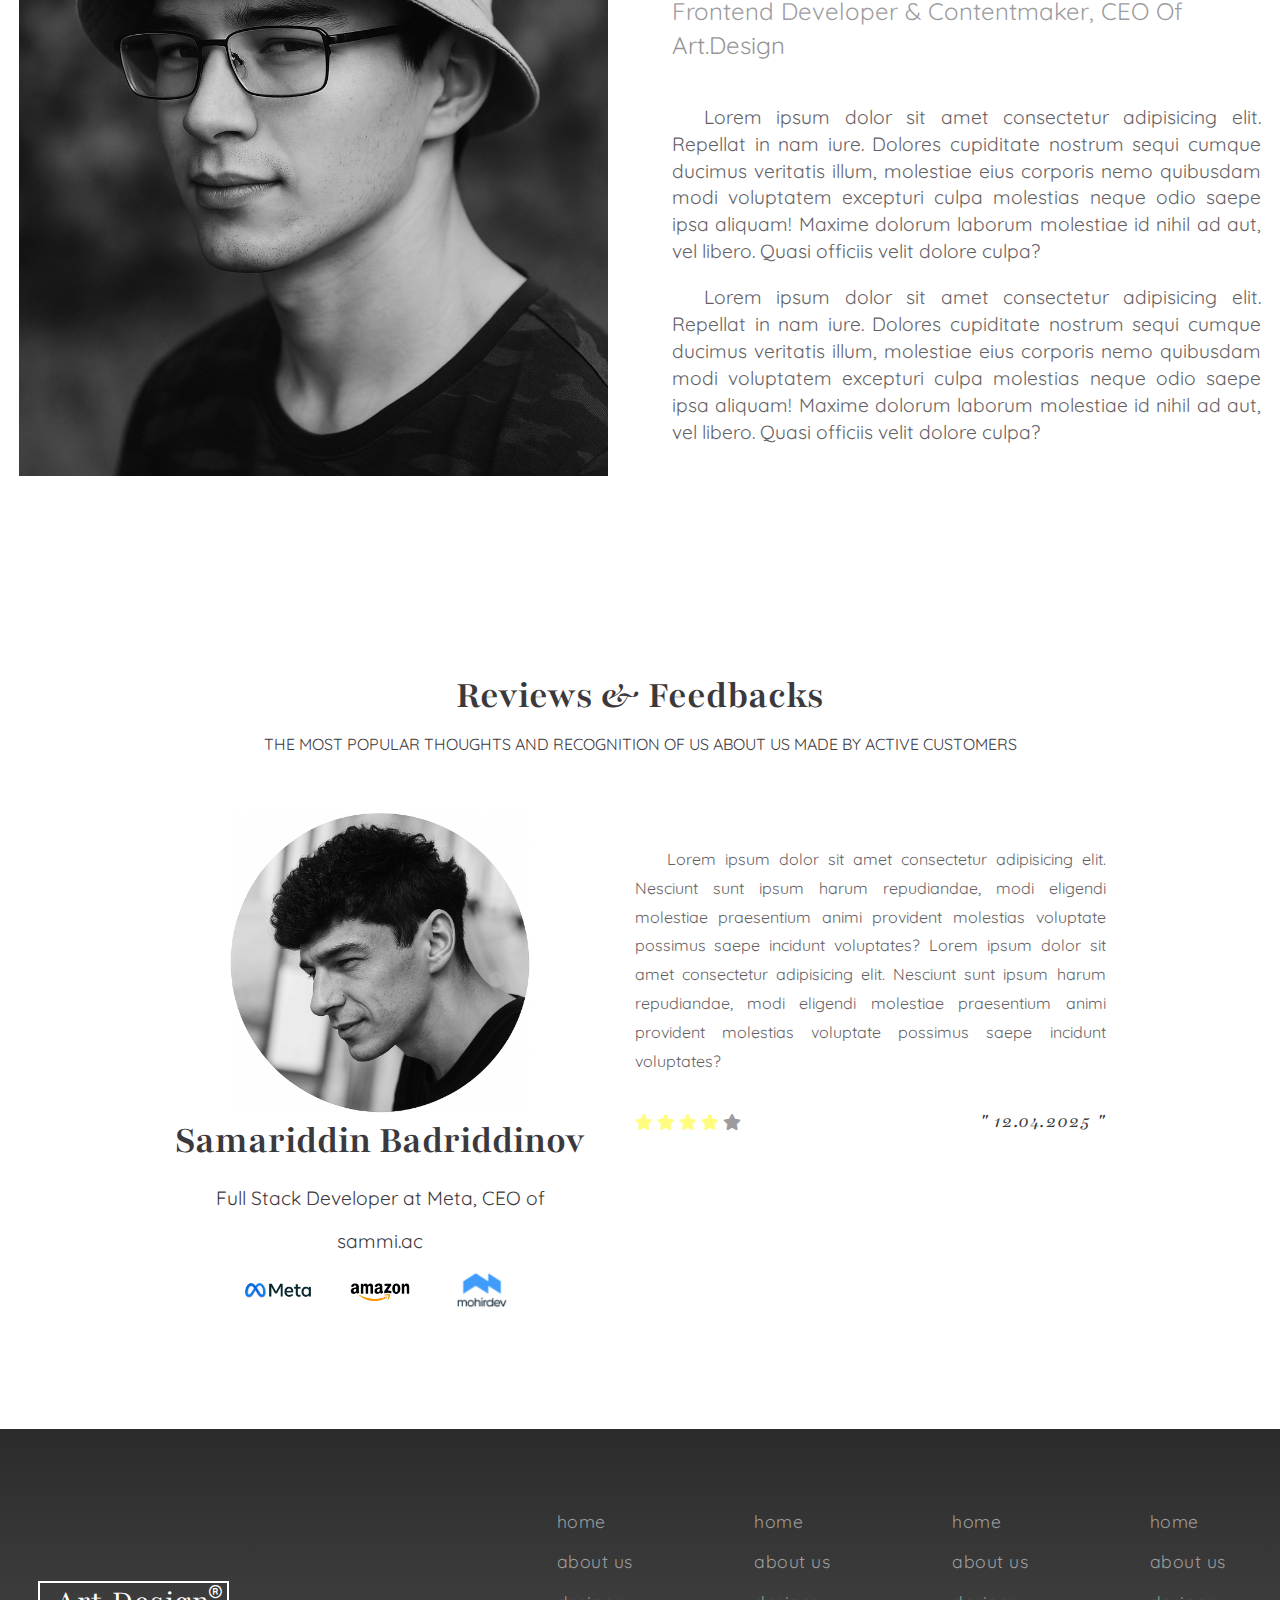
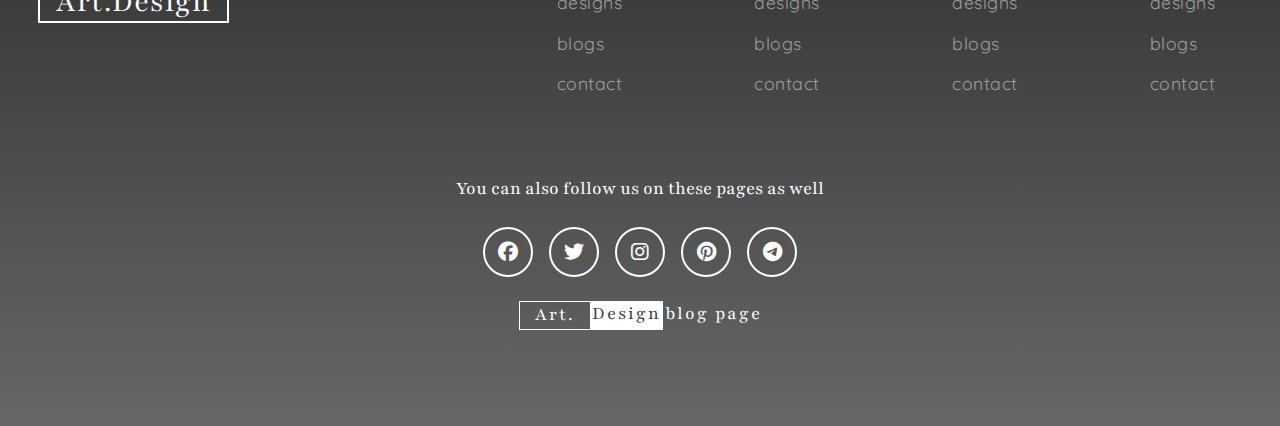
==== commit f8b1104b: "Add design.html, change index.html, contact.html, contact.css, global.css" ====
--- a/project4/index.html
+++ b/project4/index.html
@@ -38,7 +38,7 @@
                                             <a href="#header">home</a>
                                         </li>
                                         <li class="navbarItem">
-                                            <a href="#design">design</a>
+                                            <a href="./design.html">design</a>
                                         </li>
                                         <li class="navbarItem">
                                             <a href="#blog">blog</a>
@@ -78,7 +78,7 @@
                                             <a href="#header">home</a>
                                         </li>
                                         <li class="sidebarNavbarItem">
-                                            <a href="#design">design</a>
+                                            <a href="./design.html">design</a>
                                         </li>
                                         <li class="sidebarNavbarItem">
                                             <a href="#blog">blog</a>
@@ -701,7 +701,7 @@
                                     <a href="#">about us</a>
                                 </li>
                                 <li class="footerSectionNavbarItem">
-                                    <a href="#">designs</a>
+                                    <a href="./design.html">designs</a>
                                 </li>
                                 <li class="footerSectionNavbarItem">
                                     <a href="#">blogs</a>
@@ -718,7 +718,7 @@
                                     <a href="#">about us</a>
                                 </li>
                                 <li class="footerSectionNavbarItem">
-                                    <a href="#">designs</a>
+                                    <a href="./design.html">designs</a>
                                 </li>
                                 <li class="footerSectionNavbarItem">
                                     <a href="#">blogs</a>
@@ -735,7 +735,7 @@
                                     <a href="#">about us</a>
                                 </li>
                                 <li class="footerSectionNavbarItem">
-                                    <a href="#">designs</a>
+                                    <a href="./design.html">designs</a>
                                 </li>
                                 <li class="footerSectionNavbarItem">
                                     <a href="#">blogs</a>
@@ -752,7 +752,7 @@
                                     <a href="#">about us</a>
                                 </li>
                                 <li class="footerSectionNavbarItem">
-                                    <a href="#">designs</a>
+                                    <a href="./design.html">designs</a>
                                 </li>
                                 <li class="footerSectionNavbarItem">
                                     <a href="#">blogs</a>
--- a/project4/css/main.css
+++ b/project4/css/main.css
@@ -8,24 +8,6 @@
     --dark: #3c393d;
     --shadow: #6f6f6f;
     --extraDark: #2b2b2b;
-}
-
-.footerSectionGradient {
-    background: linear-gradient(to bottom, var(--extraDark), #979797);
-    background-size: 180% 180%;
-    animation: customHome-gradient 5s ease infinite;
-}
-
-@keyframes customHome-gradient {
-    0% {
-        background-position: 0% 100%;
-    }
-    50% {
-        background-position: 50% 50%;
-    }
-    100% {
-        background-position: 0% 100%;
-    }
 }
 
 /* Header section styles */
@@ -418,148 +400,4 @@
     font-style: italic;
     letter-spacing: 0.1rem;
     font-family: var(--Playfair);
-} 
-
-/* Footer section styles */
-.footerSection {
-    color: #fff;
-    padding: 4.5rem 0rem;
-}
-
-.footerSection .footerSectionNavigationMenu {
-    display: flex;
-    align-items: center;
-    padding: 0rem 1.2rem;
-    justify-content: space-between;
-}
-
-.footerSectionNavigationMenu .footerSectionLogo a {
-    color: #fff;
-    font-size: 2rem;
-    padding: 0rem 1rem;
-    position: relative;
-    letter-spacing: 1px;
-    text-decoration: none;
-    border: 2px solid #fff;
-    font-family: var(--Playfair);
-}
-
-.footerSectionNavigationMenu .footerSectionLogo a i {
-    top: 4px;
-    right: 4px;
-    font-size: 0.8rem;
-    position: absolute;
-}
-
-.footerSectionNavigationMenu {
-    margin-bottom: 4.5rem;
-}
-
-.footerSectionNavigationMenu .footerSectionNavbar {
-    display: grid;
-    column-gap: 5.6rem;
-    grid-template-columns: repeat(4, 1fr);
-}
-
-.footerSectionNavbarItems {
-    list-style: none;
-}
-
-.footerSectionNavbarItem {
-    padding: 0.5rem;
-}
-
-.footerSectionNavbarItem a {
-    color: #9e9e9e;
-    font-size: 1.1rem;
-    padding: 0rem 0.5rem;
-    letter-spacing: 0.5px;
-    text-decoration: none;
-}
-
-.footerSectionNavbarItem a:hover {
-    color: #e1e1e1;
-    text-decoration: underline;
-}
-
-.footerSection p {
-    display: flex;
-    font-size: 1.2rem;
-    margin-bottom: 1.5rem;
-    justify-content: center;
-    font-family: var(--Playfair);
-}
-
-.footerSection .socialNetworks {
-    display: flex;
-    margin-bottom: 1.5rem;
-    justify-content: center;
-}
-
-.footerSection .socialNetworks .socialNetwork {
-    width: 50px;
-    height: 50px;
-    color: #fff;
-    display: flex;
-    font-size: 20px;
-    border-radius: 50%;
-    align-items: center;
-    margin: 0rem 0.5rem;
-    text-decoration: none;
-    justify-content: center;
-    border: 2px solid #fff;
-    transition: all 1s ease;
-}
-
-.socialNetworks .socialNetwork:hover {
-    color: var(--dark);
-    background: #fff;
-    transform: rotate(360deg);
-}
-
-.footerSection .footerText {
-    display: flex;
-    justify-content: center;
-}
-
-.footerText p {
-    display: flex;
-    font-size: 1.2rem;
-    letter-spacing: 2px;
-    justify-content: center;
-    font-family: var(--Playfair);
-}
-
-.footerSection p .art {
-    font-size: 1.2rem;
-    padding: 0rem 15px;
-    display: inline-block;
-    border: 1px solid #fff;
-    border-right: none;
-    transition: all 0.3s ease;
-    font-family: var(--Playfair);
-}
-
-.footerSection p .design {
-    margin-right: 2px;
-    padding: 0px 2px;
-    font-size: 1.2rem;
-    background: #fff;
-    color: var(--dark);
-    letter-spacing: 2px;
-    align-self: stretch;
-    transition: all 0.3s ease;
-    font-family: var(--Playfair);
-}
-
-.footerText p:hover .art {
-    background: #fff;
-    color: var(--dark);
-}
-
-.footerText p:hover .design {
-    color: #fff;
-    border: 1px solid #fff;
-    border-left: none;
-    background: transparent;
 }--- a/project4/css/global.css
+++ b/project4/css/global.css
@@ -159,15 +159,14 @@
     text-transform: capitalize;
 }
 
-/* Login modal styles */
+/* SignIn modal styles */
 .banner .openModal {
     border: none;
     color: #fff;
     cursor: pointer;
     font-size: 1.2rem;
     letter-spacing: 1px;
-    border-radius: 0.5rem;
-    padding: 0.5rem 1.2rem;
+    padding: 1rem 2rem;
     margin: 2rem 1rem 0rem;
     background: var(--dark);
     transition: all 0.3s ease;
@@ -494,4 +493,166 @@
     background-size: 180% 180%;
     animation: customScrollBtn-gradient 5s ease infinite;
     box-shadow: 0px 0px 3px 10px rgba(203, 203, 203, 0.463);
+}
+
+/* Footer section styles */
+.footerSectionGradient {
+    background: linear-gradient(to bottom, var(--extraDark), #979797);
+    background-size: 180% 180%;
+    animation: customHome-gradient 5s ease infinite;
+}
+
+@keyframes customHome-gradient {
+    0% {
+        background-position: 0% 100%;
+    }
+    50% {
+        background-position: 50% 50%;
+    }
+    100% {
+        background-position: 0% 100%;
+    }
+}
+
+.footerSection {
+    color: #fff;
+    padding: 4.5rem 0rem;
+}
+
+.footerSection .footerSectionNavigationMenu {
+    display: flex;
+    align-items: center;
+    padding: 0rem 1.2rem;
+    justify-content: space-between;
+}
+
+.footerSectionNavigationMenu .footerSectionLogo a {
+    color: #fff;
+    font-size: 2rem;
+    padding: 0rem 1rem;
+    position: relative;
+    letter-spacing: 1px;
+    text-decoration: none;
+    border: 2px solid #fff;
+    font-family: var(--Playfair);
+}
+
+.footerSectionNavigationMenu .footerSectionLogo a i {
+    top: 4px;
+    right: 4px;
+    font-size: 0.8rem;
+    position: absolute;
+}
+
+.footerSectionNavigationMenu {
+    margin-bottom: 4.5rem;
+}
+
+.footerSectionNavigationMenu .footerSectionNavbar {
+    display: grid;
+    column-gap: 5.6rem;
+    grid-template-columns: repeat(4, 1fr);
+}
+
+.footerSectionNavbarItems {
+    list-style: none;
+}
+
+.footerSectionNavbarItem {
+    padding: 0.5rem;
+}
+
+.footerSectionNavbarItem a {
+    color: #9e9e9e;
+    font-size: 1.1rem;
+    padding: 0rem 0.5rem;
+    letter-spacing: 0.5px;
+    text-decoration: none;
+}
+
+.footerSectionNavbarItem a:hover {
+    color: #e1e1e1;
+    text-decoration: underline;
+}
+
+.footerSection p {
+    display: flex;
+    font-size: 1.2rem;
+    margin-bottom: 1.5rem;
+    justify-content: center;
+    font-family: var(--Playfair);
+}
+
+.footerSection .socialNetworks {
+    display: flex;
+    margin-bottom: 1.5rem;
+    justify-content: center;
+}
+
+.footerSection .socialNetworks .socialNetwork {
+    width: 50px;
+    height: 50px;
+    color: #fff;
+    display: flex;
+    font-size: 20px;
+    border-radius: 50%;
+    align-items: center;
+    margin: 0rem 0.5rem;
+    text-decoration: none;
+    justify-content: center;
+    border: 2px solid #fff;
+    transition: all 1s ease;
+}
+
+.socialNetworks .socialNetwork:hover {
+    color: var(--dark);
+    background: #fff;
+    transform: rotate(360deg);
+}
+
+.footerSection .footerText {
+    display: flex;
+    justify-content: center;
+}
+
+.footerText p {
+    display: flex;
+    font-size: 1.2rem;
+    letter-spacing: 2px;
+    justify-content: center;
+    font-family: var(--Playfair);
+}
+
+.footerSection p .art {
+    font-size: 1.2rem;
+    padding: 0rem 15px;
+    display: inline-block;
+    border: 1px solid #fff;
+    border-right: none;
+    transition: all 0.3s ease;
+    font-family: var(--Playfair);
+}
+
+.footerSection p .design {
+    margin-right: 2px;
+    padding: 0px 2px;
+    font-size: 1.2rem;
+    background: #fff;
+    color: var(--dark);
+    letter-spacing: 2px;
+    align-self: stretch;
+    transition: all 0.3s ease;
+    font-family: var(--Playfair);
+}
+
+.footerText p:hover .art {
+    background: #fff;
+    color: var(--dark);
+}
+
+.footerText p:hover .design {
+    color: #fff;
+    border: 1px solid #fff;
+    border-left: none;
+    background: transparent;
 }